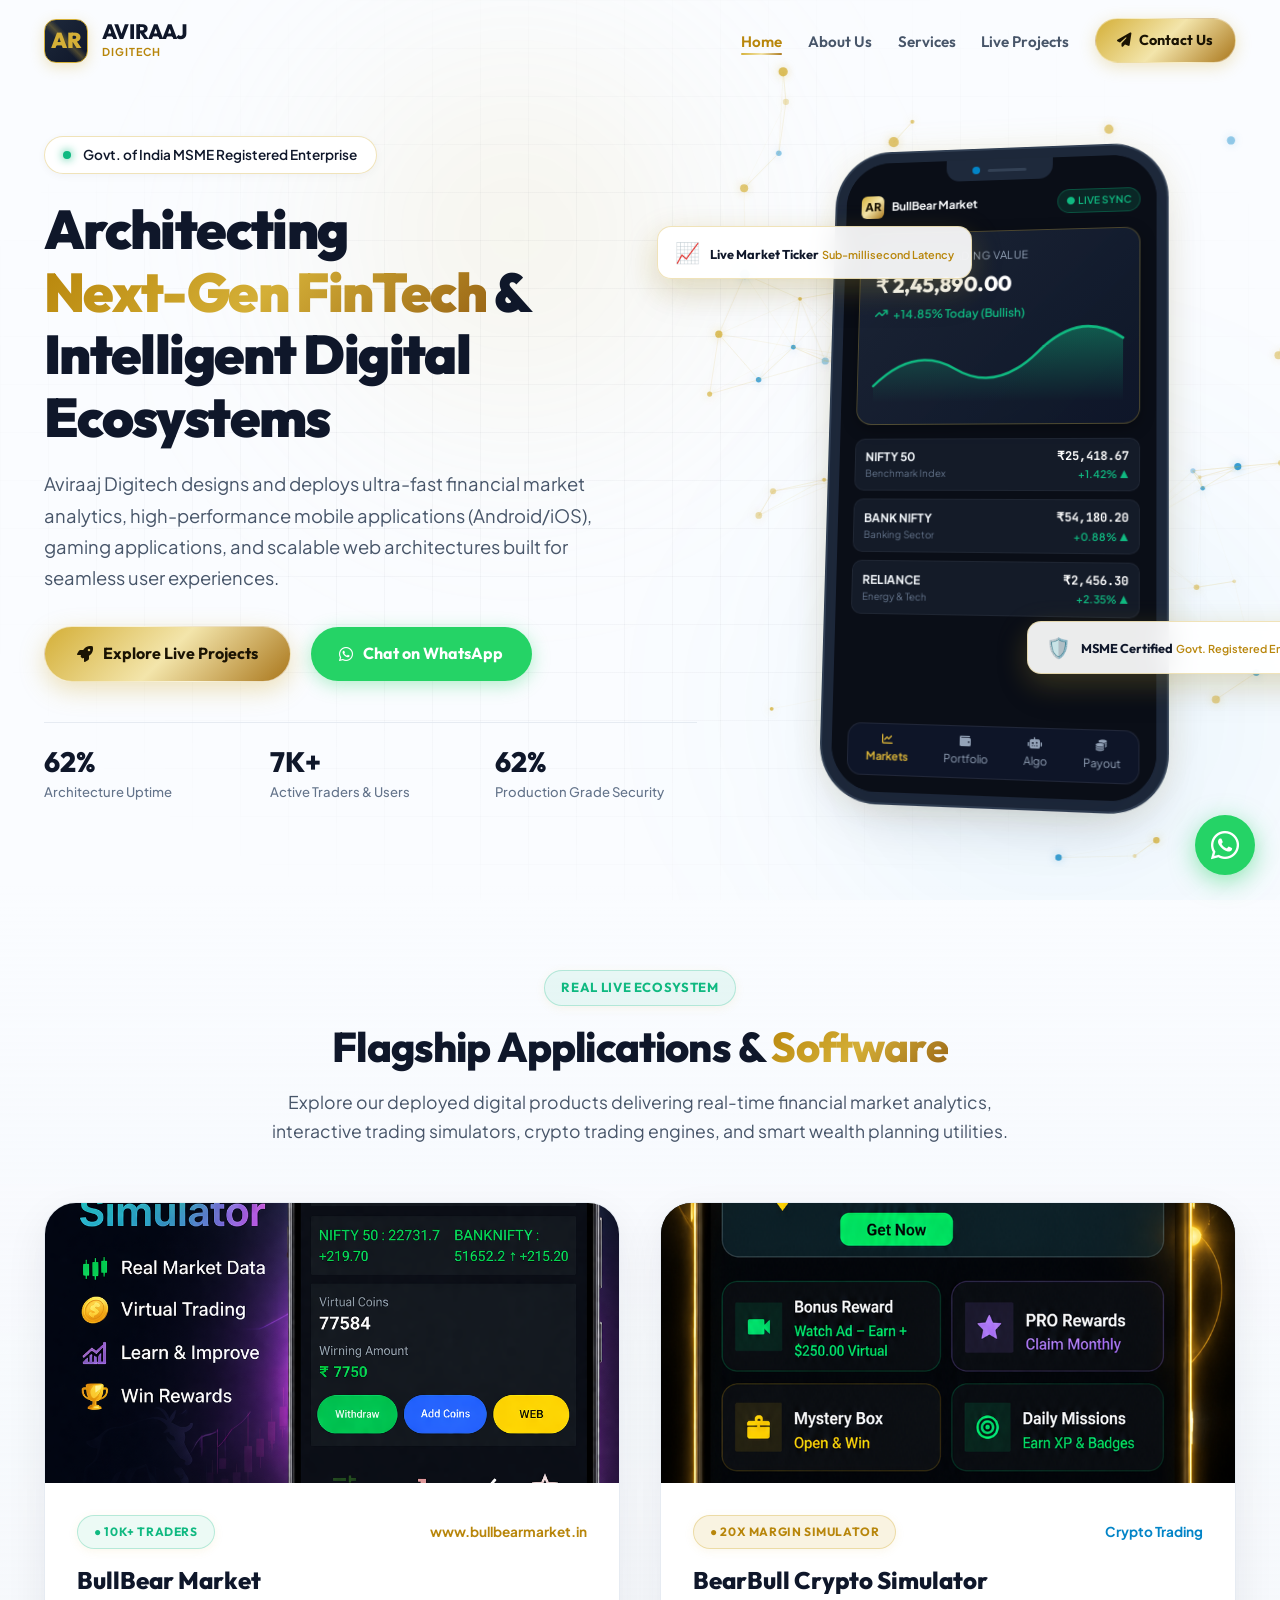
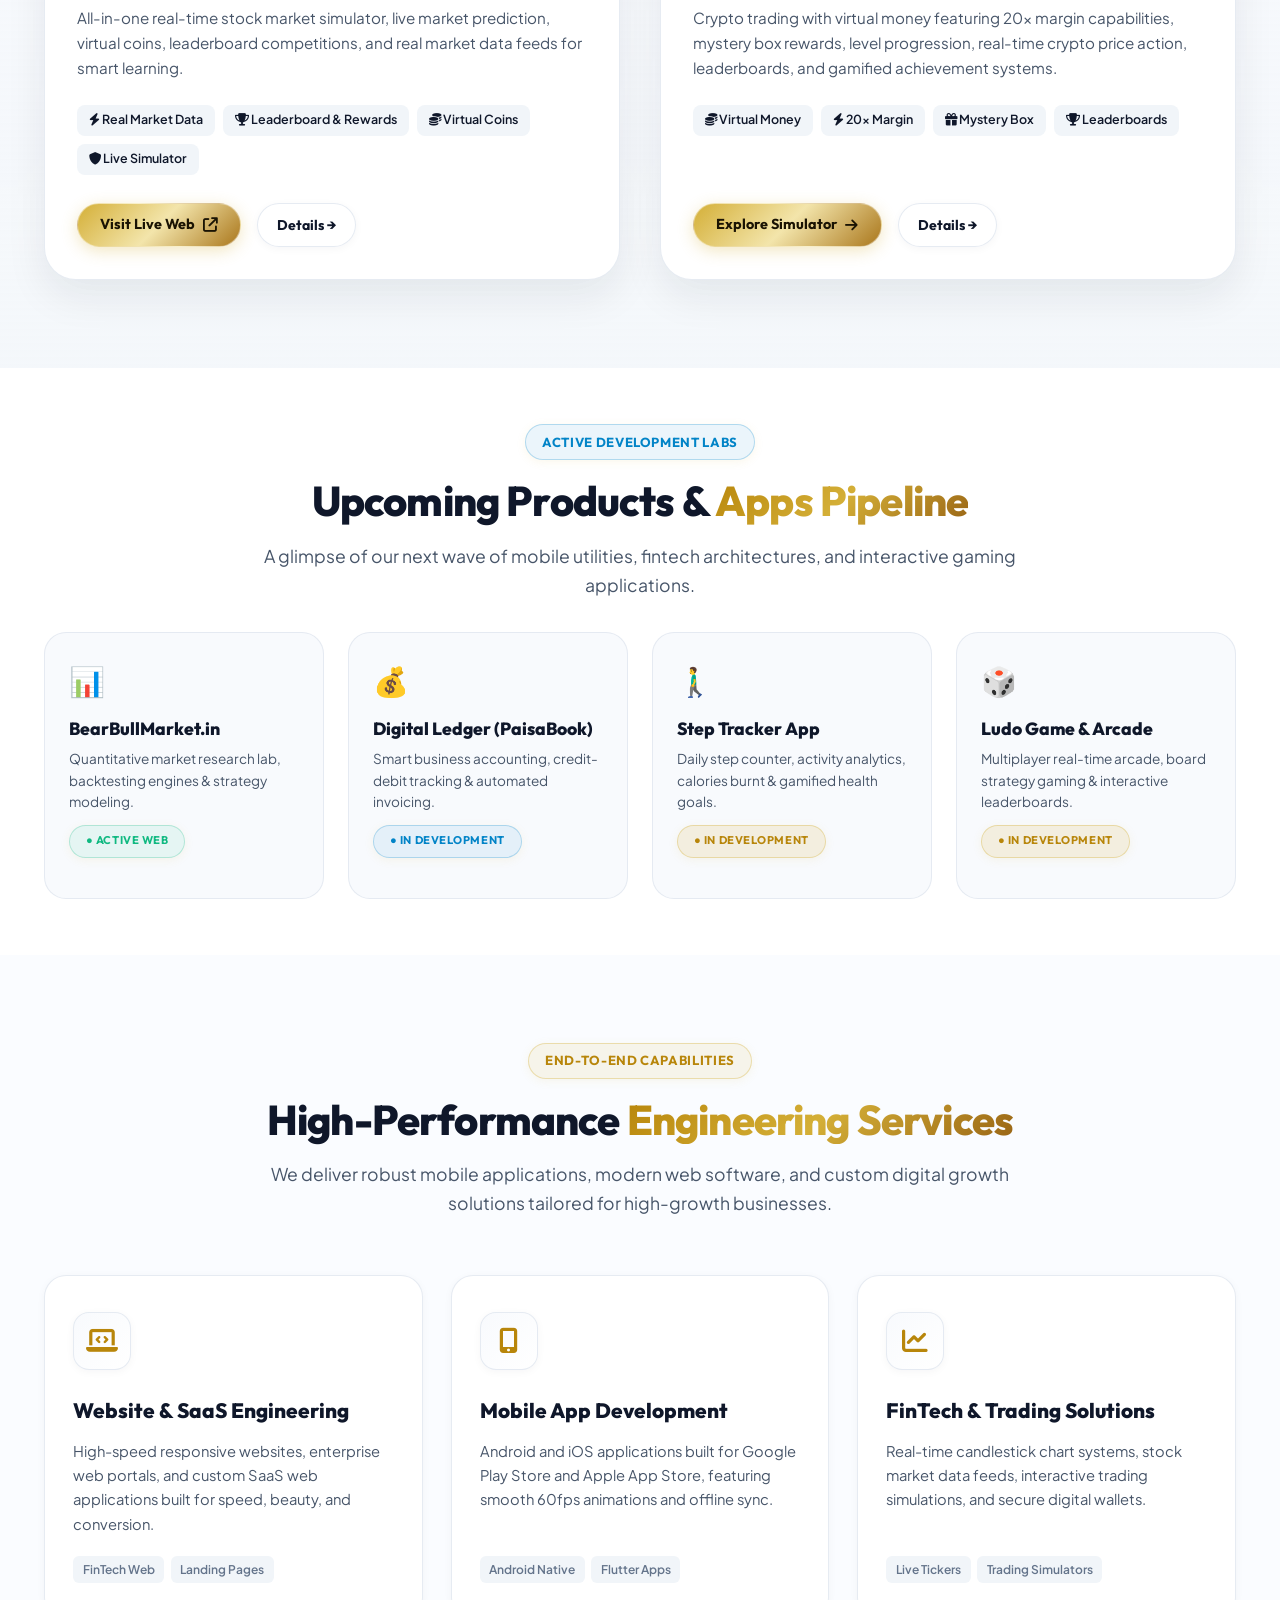
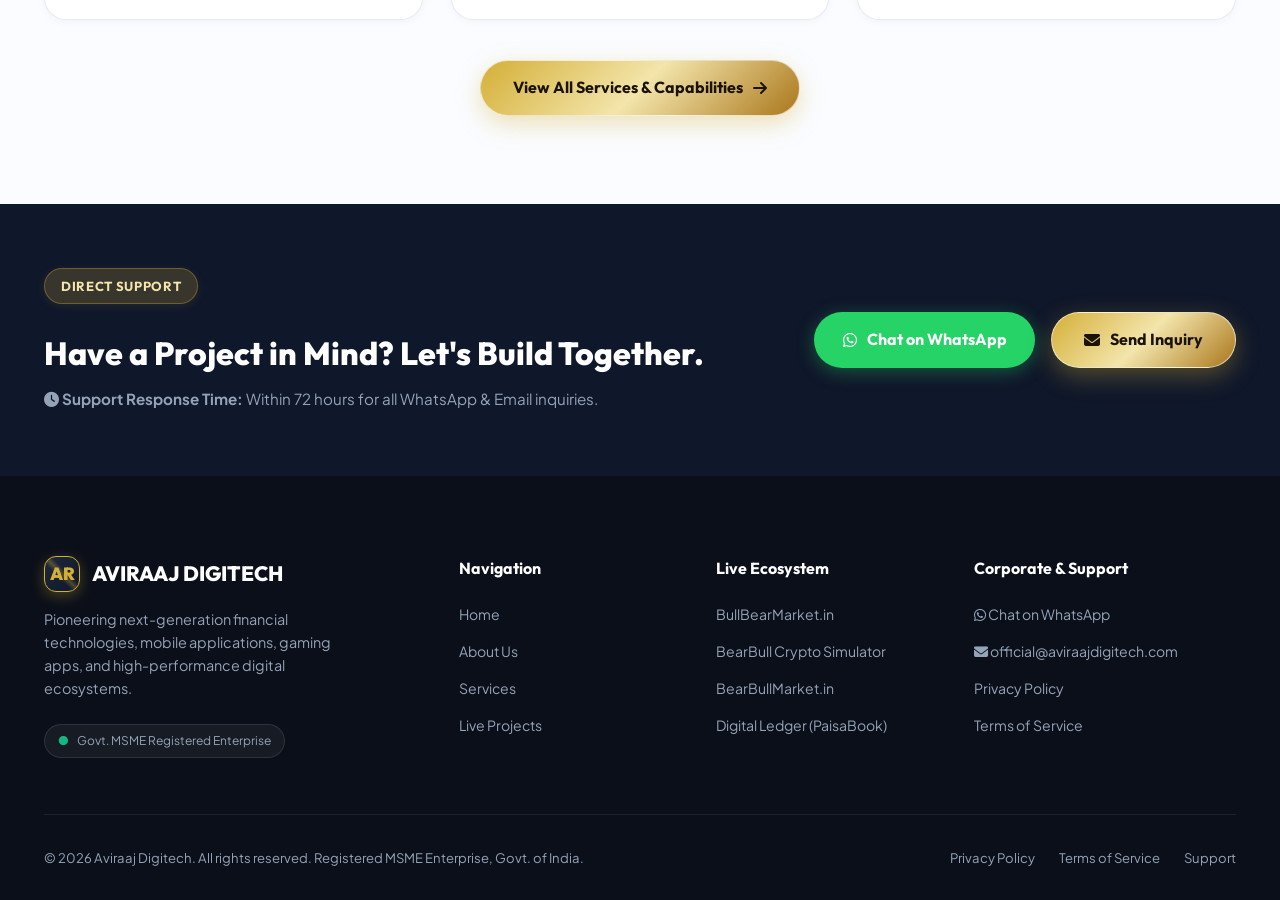
==== index.html @ 0333e838 "Update ecosystem with BearBull Crypto Simulator, pipeline apps, 72h response time notice, and clean " ====
<!DOCTYPE html>
<html lang="en">
<head>
  <meta charset="UTF-8">
  <meta name="viewport" content="width=device-width, initial-scale=1.0">
  
  <title>Aviraaj Digitech | Enterprise FinTech, Mobile Apps & Web Engineering</title>
  <meta name="title" content="Aviraaj Digitech | Enterprise FinTech, Mobile Apps & Web Engineering">
  <meta name="description" content="Aviraaj Digitech is an MSME registered digital technologies enterprise specializing in financial trading platforms, native Android/iOS mobile applications, and intelligent web systems. Creators of BullBearMarket.in, BearBull Crypto Simulator, Wealth Planner Pro, and BearBullMarket.in.">
  <meta name="keywords" content="Aviraaj Digitech, aviraajdigitech.com, BullBearMarket.in, BearBull Crypto Simulator, Wealth Planner Pro, BearBullMarket.in, Step Tracker App, Ludo Game, FinTech software development, mobile app development, Android developer, iOS apps, custom web development, MSME registered tech company">
  <meta name="author" content="Aviraaj Digitech">
  <meta name="robots" content="index, follow">
  <link rel="canonical" href="https://aviraajdigitech.com/">

  <!-- Open Graph -->
  <meta property="og:type" content="website">
  <meta property="og:url" content="https://aviraajdigitech.com/">
  <meta property="og:title" content="Aviraaj Digitech | Next-Gen Digital Products & FinTech Ecosystems">
  <meta property="og:description" content="Building enterprise-grade financial technologies, high-speed mobile apps, and scalable web platforms. Creators of BullBearMarket.in, BearBull Crypto Simulator, and Wealth Planner Pro.">
  <meta property="og:site_name" content="Aviraaj Digitech">

  <!-- Favicon -->
  <link rel="icon" type="image/jpeg" href="assets/logo.jpg">
  <link rel="stylesheet" href="https://cdnjs.cloudflare.com/ajax/libs/font-awesome/6.5.1/css/all.min.css">
  <link rel="stylesheet" href="css/style.css">

  <!-- Schema.org JSON-LD -->
  <script type="application/ld+json">
  {
    "@context": "https://schema.org",
    "@graph": [
      {
        "@type": "Organization",
        "@id": "https://aviraajdigitech.com/#organization",
        "name": "Aviraaj Digitech",
        "url": "https://aviraajdigitech.com",
        "description": "Aviraaj Digitech is a Government of India MSME registered digital technologies organization architecting FinTech platforms, mobile applications, gaming apps, and intelligent web systems.",
        "foundingDate": "2024",
        "knowsAbout": [
          "Financial Technology",
          "Mobile App Development",
          "Web Engineering",
          "Trading Simulators",
          "Gaming & Utility Applications",
          "UI/UX Design"
        ],
        "contactPoint": {
          "@type": "ContactPoint",
          "email": "official@aviraajdigitech.com",
          "contactType": "Customer Support",
          "availableLanguage": ["English", "Hindi"]
        },
        "sameAs": [
          "https://bullbearmarket.in",
          "https://bearbullmarket.in"
        ]
      }
    ]
  }
  </script>
</head>
<body>

  <!-- Ambient Light -->
  <div class="ambient-bg">
    <div class="ambient-blob-1"></div>
    <div class="ambient-blob-2"></div>
    <div class="bg-grid-pattern"></div>
  </div>

  <!-- Floating WhatsApp Quick Button (Direct chat without showing number) -->
  <a href="https://wa.me/918410625142?text=Hello%20Aviraaj%20Digitech%2C%20I%20want%20to%20inquire%20about%20your%20services%20and%20products." target="_blank" rel="noopener noreferrer" class="floating-whatsapp-btn" title="Chat on WhatsApp with Aviraaj Digitech">
    <i class="fab fa-whatsapp"></i>
  </a>

  <!-- Header Navigation -->
  <header>
    <nav class="navbar" id="navbar">
      <div class="nav-container">
        <a href="index.html" class="brand-logo">
          <div class="brand-icon-box">AR</div>
          <div class="brand-text">
            <span class="brand-name">AVIRAAJ</span>
            <span class="brand-tagline">DIGITECH</span>
          </div>
        </a>

        <ul class="nav-menu" id="navMenu">
          <li><a href="index.html" class="nav-link active">Home</a></li>
          <li><a href="about.html" class="nav-link">About Us</a></li>
          <li><a href="services.html" class="nav-link">Services</a></li>
          <li><a href="projects.html" class="nav-link">Live Projects</a></li>
          <li><a href="contact.html" class="nav-cta-btn"><i class="fas fa-paper-plane"></i> Contact Us</a></li>
        </ul>

        <button class="mobile-toggle" id="mobileToggle" aria-label="Toggle navigation">
          <i class="fas fa-bars"></i>
        </button>
      </div>
    </nav>
  </header>

  <main>
    <!-- HERO SECTION -->
    <section class="hero-section" id="home">
      <div class="container">
        <div class="hero-grid">
          
          <div class="hero-content">
            <div class="hero-trust-pill">
              <span class="dot"></span>
              <span>Govt. of India MSME Registered Enterprise</span>
            </div>

            <h1 class="hero-title">
              Architecting <span class="text-gold-gradient">Next-Gen FinTech</span> & Intelligent Digital Ecosystems
            </h1>

            <p class="hero-desc">
              Aviraaj Digitech designs and deploys ultra-fast financial market analytics, high-performance mobile applications (Android/iOS), gaming applications, and scalable web architectures built for seamless user experiences.
            </p>

            <div class="hero-actions">
              <a href="projects.html" class="btn-primary-3d">
                <i class="fas fa-rocket"></i> Explore Live Projects
              </a>
              <a href="https://wa.me/918410625142?text=Hello%20Aviraaj%20Digitech%2C%20I%20want%20to%20discuss%20a%20project." target="_blank" rel="noopener noreferrer" class="btn-whatsapp-hero">
                <i class="fab fa-whatsapp"></i> Chat on WhatsApp
              </a>
            </div>

            <!-- Stats -->
            <div class="hero-stats-row">
              <div class="stat-item">
                <span class="stat-num stat-counter" data-target="99.9" data-suffix="%">99.9%</span>
                <span class="stat-label">Architecture Uptime</span>
              </div>
              <div class="stat-item">
                <span class="stat-num stat-counter" data-target="10" data-suffix="K+">10K+</span>
                <span class="stat-label">Active Traders & Users</span>
              </div>
              <div class="stat-item">
                <span class="stat-num stat-counter" data-target="100" data-suffix="%">100%</span>
                <span class="stat-label">Production Grade Security</span>
              </div>
            </div>
          </div>

          <!-- Hero Right: 3D Visual Stage with Interactive Smartphone -->
          <div class="hero-visual-stage">
            <div class="hero-canvas-container">
              <canvas id="hero-3d-canvas"></canvas>
            </div>

            <div class="floating-chip top-left">
              <span class="chip-icon">📈</span>
              <div class="chip-text">
                <span class="chip-title">Live Market Ticker</span>
                <span class="chip-desc">Sub-millisecond Latency</span>
              </div>
            </div>

            <div class="floating-chip bottom-right">
              <span class="chip-icon">🛡️</span>
              <div class="chip-text">
                <span class="chip-title">MSME Certified</span>
                <span class="chip-desc">Govt. Registered Enterprise</span>
              </div>
            </div>

            <!-- 3D Smartphone Frame -->
            <div class="device-phone-3d">
              <div class="phone-screen">
                <div class="phone-notch">
                  <div class="notch-camera"></div>
                  <div class="notch-speaker"></div>
                </div>

                <div class="phone-header">
                  <div class="phone-brand-mini">
                    <div class="phone-brand-icon">AR</div>
                    <span class="phone-brand-title">BullBear Market</span>
                  </div>
                  <span class="phone-status-badge">● LIVE SYNC</span>
                </div>

                <div class="phone-balance-card">
                  <div class="balance-title">Simulated Trading Value</div>
                  <div class="balance-value" id="phoneBalance">₹ 2,45,890.00</div>
                  <div class="balance-growth">
                    <i class="fas fa-arrow-trend-up"></i> +14.85% Today (Bullish)
                  </div>

                  <div class="phone-chart-container">
                    <svg class="phone-chart-svg" viewBox="0 0 300 80">
                      <defs>
                        <linearGradient id="chartGrad" x1="0" y1="0" x2="0" y2="1">
                          <stop offset="0%" stop-color="#10B981" stop-opacity="0.4"/>
                          <stop offset="100%" stop-color="#10B981" stop-opacity="0.0"/>
                        </linearGradient>
                      </defs>
                      <path id="phoneChartArea" d="M 0 60 Q 50 10, 100 40 T 200 20 T 300 5 L 300 80 L 0 80 Z" fill="url(#chartGrad)"/>
                      <path id="phoneChartPath" d="M 0 60 Q 50 10, 100 40 T 200 20 T 300 5" fill="none" stroke="#10B981" stroke-width="3" stroke-linecap="round"/>
                    </svg>
                  </div>
                </div>

                <div class="phone-stock-list">
                  <div class="phone-stock-row">
                    <div>
                      <div class="stock-symbol">NIFTY 50</div>
                      <div class="stock-name">Benchmark Index</div>
                    </div>
                    <div class="stock-price-box">
                      <div class="stock-price" id="stockNifty">₹25,420.50</div>
                      <div class="stock-change up">+1.42% ▲</div>
                    </div>
                  </div>

                  <div class="phone-stock-row">
                    <div>
                      <div class="stock-symbol">BANK NIFTY</div>
                      <div class="stock-name">Banking Sector</div>
                    </div>
                    <div class="stock-price-box">
                      <div class="stock-price">₹54,180.20</div>
                      <div class="stock-change up">+0.88% ▲</div>
                    </div>
                  </div>

                  <div class="phone-stock-row">
                    <div>
                      <div class="stock-symbol">RELIANCE</div>
                      <div class="stock-name">Energy & Tech</div>
                    </div>
                    <div class="stock-price-box">
                      <div class="stock-price">₹2,456.30</div>
                      <div class="stock-change up">+2.35% ▲</div>
                    </div>
                  </div>
                </div>

                <div class="phone-nav-bar">
                  <div class="phone-nav-item active" data-tab="markets">
                    <i class="fas fa-chart-line"></i>
                    <span>Markets</span>
                  </div>
                  <div class="phone-nav-item" data-tab="portfolio">
                    <i class="fas fa-wallet"></i>
                    <span>Portfolio</span>
                  </div>
                  <div class="phone-nav-item" data-tab="algo">
                    <i class="fas fa-robot"></i>
                    <span>Algo</span>
                  </div>
                  <div class="phone-nav-item" data-tab="wallet">
                    <i class="fas fa-coins"></i>
                    <span>Payout</span>
                  </div>
                </div>
              </div>
            </div>

          </div>

        </div>
      </div>
    </section>

    <!-- REAL PROJECT SHOWCASE SECTION -->
    <section class="section" style="background: linear-gradient(180deg, transparent 0%, rgba(240, 244, 248, 0.6) 100%);">
      <div class="container">
        
        <div class="section-header">
          <span class="badge-tag green">Real Live Ecosystem</span>
          <h2 class="section-title">Flagship Applications & <span class="text-gold-gradient">Software</span></h2>
          <p class="section-subtitle">
            Explore our deployed digital products delivering real-time financial market analytics, interactive trading simulators, crypto trading engines, and smart wealth planning utilities.
          </p>
        </div>

        <div class="showcase-grid-real">
          
          <!-- Card 1: BullBear Market -->
          <div class="project-real-card">
            <div class="project-img-wrapper">
              <img src="assets/bullbear-showcase-1.png" alt="BullBear Market App Preview">
            </div>
            <div class="project-real-body">
              <div style="display:flex; justify-content:space-between; align-items:center; margin-bottom:0.75rem;">
                <span class="badge-tag green" style="margin:0; font-size:0.75rem;">● 10K+ Traders</span>
                <span style="font-size:0.85rem; color:var(--primary-gold-dark); font-weight:700;">www.bullbearmarket.in</span>
              </div>
              <h3>BullBear Market</h3>
              <p>
                All-in-one real-time stock market simulator, live market prediction, virtual coins, leaderboard competitions, and real market data feeds for smart learning.
              </p>
              <div class="project-feat-badges">
                <span class="project-feat-badge"><i class="fas fa-bolt"></i> Real Market Data</span>
                <span class="project-feat-badge"><i class="fas fa-trophy"></i> Leaderboard & Rewards</span>
                <span class="project-feat-badge"><i class="fas fa-coins"></i> Virtual Coins</span>
                <span class="project-feat-badge"><i class="fas fa-shield"></i> Live Simulator</span>
              </div>
              <div style="margin-top:auto; display:flex; gap:1rem;">
                <a href="https://bullbearmarket.in" target="_blank" rel="noopener noreferrer" class="nav-cta-btn" style="padding:0.6rem 1.4rem;">
                  Visit Live Web <i class="fas fa-arrow-up-right-from-square"></i>
                </a>
                <a href="projects.html" class="btn-secondary-glass" style="padding:0.6rem 1.2rem; font-size:0.88rem;">
                  Details →
                </a>
              </div>
            </div>
          </div>

          <!-- Card 2: BearBull Crypto Simulator -->
          <div class="project-real-card">
            <div class="project-img-wrapper">
              <img src="assets/bullbear-pro-game.png" alt="BearBull Crypto Simulator Preview">
            </div>
            <div class="project-real-body">
              <div style="display:flex; justify-content:space-between; align-items:center; margin-bottom:0.75rem;">
                <span class="badge-tag" style="background:rgba(212,175,55,0.15); color:var(--primary-gold-dark); margin:0; font-size:0.75rem;">● 20x Margin Simulator</span>
                <span style="font-size:0.85rem; color:var(--tech-blue); font-weight:700;">Crypto Trading</span>
              </div>
              <h3>BearBull Crypto Simulator</h3>
              <p>
                Crypto trading with virtual money featuring 20x margin capabilities, mystery box rewards, level progression, real-time crypto price action, leaderboards, and gamified achievement systems.
              </p>
              <div class="project-feat-badges">
                <span class="project-feat-badge"><i class="fas fa-coins"></i> Virtual Money</span>
                <span class="project-feat-badge"><i class="fas fa-bolt"></i> 20x Margin</span>
                <span class="project-feat-badge"><i class="fas fa-gift"></i> Mystery Box</span>
                <span class="project-feat-badge"><i class="fas fa-trophy"></i> Leaderboards</span>
              </div>
              <div style="margin-top:auto; display:flex; gap:1rem;">
                <a href="https://bullbearmarket.in" target="_blank" rel="noopener noreferrer" class="nav-cta-btn" style="padding:0.6rem 1.4rem;">
                  Explore Simulator <i class="fas fa-arrow-right"></i>
                </a>
                <a href="projects.html" class="btn-secondary-glass" style="padding:0.6rem 1.2rem; font-size:0.88rem;">
                  Details →
                </a>
              </div>
            </div>
          </div>

        </div>

      </div>
    </section>

    <!-- PIPELINE & IN-DEVELOPMENT APPS STRIP -->
    <section class="section" style="padding: 3.5rem 0; background:#FFFFFF;">
      <div class="container">
        <div class="section-header" style="margin-bottom: 2rem;">
          <span class="badge-tag blue">Active Development Labs</span>
          <h2 class="section-title">Upcoming Products & <span class="text-gold-gradient">Apps Pipeline</span></h2>
          <p class="section-subtitle">A glimpse of our next wave of mobile utilities, fintech architectures, and interactive gaming applications.</p>
        </div>

        <div style="display:grid; grid-template-columns: repeat(4, 1fr); gap:1.5rem;">
          <div style="background:var(--bg-accent-light); border:1px solid var(--border-subtle); padding:1.5rem; border-radius:var(--radius-lg);">
            <div style="font-size:1.8rem; margin-bottom:0.75rem;">📊</div>
            <h4 style="font-family:var(--font-heading); font-size:1.1rem; font-weight:800;">BearBullMarket.in</h4>
            <p style="font-size:0.85rem; color:var(--text-muted); margin-top:0.3rem;">Quantitative market research lab, backtesting engines & strategy modeling.</p>
            <span class="badge-tag green" style="margin-top:0.75rem; font-size:0.7rem;">● Active Web</span>
          </div>

          <div style="background:var(--bg-accent-light); border:1px solid var(--border-subtle); padding:1.5rem; border-radius:var(--radius-lg);">
            <div style="font-size:1.8rem; margin-bottom:0.75rem;">💰</div>
            <h4 style="font-family:var(--font-heading); font-size:1.1rem; font-weight:800;">Digital Ledger (PaisaBook)</h4>
            <p style="font-size:0.85rem; color:var(--text-muted); margin-top:0.3rem;">Smart business accounting, credit-debit tracking & automated invoicing.</p>
            <span class="badge-tag blue" style="margin-top:0.75rem; font-size:0.7rem;">● In Development</span>
          </div>

          <div style="background:var(--bg-accent-light); border:1px solid var(--border-subtle); padding:1.5rem; border-radius:var(--radius-lg);">
            <div style="font-size:1.8rem; margin-bottom:0.75rem;">🚶‍♂️</div>
            <h4 style="font-family:var(--font-heading); font-size:1.1rem; font-weight:800;">Step Tracker App</h4>
            <p style="font-size:0.85rem; color:var(--text-muted); margin-top:0.3rem;">Daily step counter, activity analytics, calories burnt & gamified health goals.</p>
            <span class="badge-tag" style="background:rgba(212,175,55,0.15); color:var(--primary-gold-dark); margin-top:0.75rem; font-size:0.7rem;">● In Development</span>
          </div>

          <div style="background:var(--bg-accent-light); border:1px solid var(--border-subtle); padding:1.5rem; border-radius:var(--radius-lg);">
            <div style="font-size:1.8rem; margin-bottom:0.75rem;">🎲</div>
            <h4 style="font-family:var(--font-heading); font-size:1.1rem; font-weight:800;">Ludo Game & Arcade</h4>
            <p style="font-size:0.85rem; color:var(--text-muted); margin-top:0.3rem;">Multiplayer real-time arcade, board strategy gaming & interactive leaderboards.</p>
            <span class="badge-tag" style="background:rgba(212,175,55,0.15); color:var(--primary-gold-dark); margin-top:0.75rem; font-size:0.7rem;">● In Development</span>
          </div>
        </div>
      </div>
    </section>

    <!-- CORE SERVICES OVERVIEW -->
    <section class="section">
      <div class="container">
        
        <div class="section-header">
          <span class="badge-tag">End-to-End Capabilities</span>
          <h2 class="section-title">High-Performance <span class="text-gold-gradient">Engineering Services</span></h2>
          <p class="section-subtitle">
            We deliver robust mobile applications, modern web software, and custom digital growth solutions tailored for high-growth businesses.
          </p>
        </div>

        <div class="services-grid">
          
          <div class="service-card">
            <div class="service-icon-box"><i class="fas fa-laptop-code"></i></div>
            <h3>Website & SaaS Engineering</h3>
            <p>High-speed responsive websites, enterprise web portals, and custom SaaS web applications built for speed, beauty, and conversion.</p>
            <div class="service-tags">
              <span class="service-tag-item">FinTech Web</span>
              <span class="service-tag-item">Landing Pages</span>
            </div>
          </div>

          <div class="service-card">
            <div class="service-icon-box"><i class="fas fa-mobile-screen-button"></i></div>
            <h3>Mobile App Development</h3>
            <p>Android and iOS applications built for Google Play Store and Apple App Store, featuring smooth 60fps animations and offline sync.</p>
            <div class="service-tags">
              <span class="service-tag-item">Android Native</span>
              <span class="service-tag-item">Flutter Apps</span>
            </div>
          </div>

          <div class="service-card">
            <div class="service-icon-box"><i class="fas fa-chart-line"></i></div>
            <h3>FinTech & Trading Solutions</h3>
            <p>Real-time candlestick chart systems, stock market data feeds, interactive trading simulations, and secure digital wallets.</p>
            <div class="service-tags">
              <span class="service-tag-item">Live Tickers</span>
              <span class="service-tag-item">Trading Simulators</span>
            </div>
          </div>

        </div>

        <div style="text-align:center; margin-top:2.5rem;">
          <a href="services.html" class="btn-primary-3d">
            View All Services & Capabilities <i class="fas fa-arrow-right"></i>
          </a>
        </div>

      </div>
    </section>

    <!-- QUICK CONTACT STRIP WITH 72H RESPONSE TIME NOTICE -->
    <section class="section" style="background: #0F172A; color:#FFFFFF; padding: 4rem 0;">
      <div class="container">
        <div style="display:flex; justify-content:space-between; align-items:center; flex-wrap:wrap; gap:2rem;">
          <div>
            <span class="badge-tag" style="background:rgba(212,175,55,0.2); color:#F3E5AB;">Direct Support</span>
            <h2 style="font-family:var(--font-heading); font-size:2rem; font-weight:800; margin:0.5rem 0;">Have a Project in Mind? Let's Build Together.</h2>
            <p style="color:#94A3B8; margin:0; font-size:0.95rem;">
              <i class="fas fa-clock"></i> <strong>Support Response Time:</strong> Within 72 hours for all WhatsApp & Email inquiries.
            </p>
          </div>
          <div style="display:flex; gap:1rem; flex-wrap:wrap;">
            <a href="https://wa.me/918410625142?text=Hello%20Aviraaj%20Digitech%2C%20I%20want%20to%20discuss%20a%20project." target="_blank" rel="noopener noreferrer" class="btn-whatsapp-hero">
              <i class="fab fa-whatsapp"></i> Chat on WhatsApp
            </a>
            <a href="contact.html" class="btn-primary-3d">
              <i class="fas fa-envelope"></i> Send Inquiry
            </a>
          </div>
        </div>
      </div>
    </section>
  </main>

  <!-- FOOTER -->
  <footer class="footer">
    <div class="container">
      <div class="footer-top-grid">
        
        <div class="footer-brand">
          <div style="display:flex; align-items:center; gap:0.75rem; margin-bottom:1rem;">
            <div class="brand-icon-box" style="width:36px; height:36px; font-size:1.1rem;">AR</div>
            <h3 style="margin:0; font-size:1.3rem;">AVIRAAJ DIGITECH</h3>
          </div>
          <p>
            Pioneering next-generation financial technologies, mobile applications, gaming apps, and high-performance digital ecosystems.
          </p>
          <div style="display:inline-flex; align-items:center; gap:0.5rem; background:rgba(255,255,255,0.05); padding:0.4rem 0.8rem; border-radius:20px; font-size:0.75rem; border:1px solid rgba(255,255,255,0.1);">
            <span style="color:#10B981;">●</span> Govt. MSME Registered Enterprise
          </div>
        </div>

        <div class="footer-col">
          <h4>Navigation</h4>
          <ul class="footer-links">
            <li class="footer-link"><a href="index.html">Home</a></li>
            <li class="footer-link"><a href="about.html">About Us</a></li>
            <li class="footer-link"><a href="services.html">Services</a></li>
            <li class="footer-link"><a href="projects.html">Live Projects</a></li>
          </ul>
        </div>

        <div class="footer-col">
          <h4>Live Ecosystem</h4>
          <ul class="footer-links">
            <li class="footer-link"><a href="https://bullbearmarket.in" target="_blank" rel="noopener noreferrer">BullBearMarket.in</a></li>
            <li class="footer-link"><a href="projects.html">BearBull Crypto Simulator</a></li>
            <li class="footer-link"><a href="https://bearbullmarket.in" target="_blank" rel="noopener noreferrer">BearBullMarket.in</a></li>
            <li class="footer-link"><a href="projects.html">Digital Ledger (PaisaBook)</a></li>
          </ul>
        </div>

        <div class="footer-col">
          <h4>Corporate & Support</h4>
          <ul class="footer-links">
            <li class="footer-link"><a href="https://wa.me/918410625142?text=Hello%20Aviraaj%20Digitech%2C%20I%20have%20an%20inquiry." target="_blank" rel="noopener noreferrer"><i class="fab fa-whatsapp"></i> Chat on WhatsApp</a></li>
            <li class="footer-link"><a href="mailto:official@aviraajdigitech.com"><i class="fas fa-envelope"></i> official@aviraajdigitech.com</a></li>
            <li class="footer-link"><a href="privacy.html">Privacy Policy</a></li>
            <li class="footer-link"><a href="terms.html">Terms of Service</a></li>
          </ul>
        </div>

      </div>

      <div class="footer-bottom">
        <div>
          © 2026 Aviraaj Digitech. All rights reserved. Registered MSME Enterprise, Govt. of India.
        </div>
        <div class="footer-legal-links">
          <a href="privacy.html">Privacy Policy</a>
          <a href="terms.html">Terms of Service</a>
          <a href="contact.html">Support</a>
        </div>
      </div>
    </div>
  </footer>

  <script src="js/main.js"></script>
</body>
</html>
---- css/style.css ----
/* ==========================================================================
   AVIRAAJ DIGITECH - OFFICIAL MULTI-PAGE CORPORATE PORTFOLIO
   Theme: Modern Light Tech & Gold FinTech Aesthetic (Apple / Stripe standard)
   ========================================================================== */

@import url('https://fonts.googleapis.com/css2?family=Outfit:wght@300;400;500;600;700;800;900&family=Plus+Jakarta+Sans:wght@300;400;500;600;700;800&family=JetBrains+Mono:wght@400;600;700&display=swap');

:root {
  /* Color Tokens */
  --bg-main: #FAFCFF;
  --bg-surface: #FFFFFF;
  --bg-card: rgba(255, 255, 255, 0.9);
  --bg-subtle: #F1F5F9;
  --bg-accent-light: #F8FAFD;
  
  /* Primary & Accents */
  --primary-gold: #D4AF37;
  --primary-gold-dark: #B8860B;
  --primary-gold-light: #FDF4D8;
  --gold-gradient: linear-gradient(135deg, #D4AF37 0%, #F3E5AB 50%, #AA771C 100%);
  --gold-text-gradient: linear-gradient(135deg, #B8860B 0%, #D4AF37 50%, #996515 100%);
  
  --tech-blue: #0284C7;
  --tech-blue-gradient: linear-gradient(135deg, #0284C7 0%, #2563EB 100%);
  --fintech-green: #10B981;
  --fintech-green-gradient: linear-gradient(135deg, #10B981 0%, #059669 100%);
  --whatsapp-green: #25D366;
  
  /* Typography */
  --text-dark: #0F172A;
  --text-muted: #475569;
  --text-subtle: #64748B;
  --text-light: #94A3B8;
  
  /* Borders & Shadows */
  --border-subtle: rgba(226, 232, 240, 0.85);
  --border-gold: rgba(212, 175, 55, 0.35);
  --border-gold-glow: rgba(212, 175, 55, 0.6);
  --shadow-sm: 0 2px 8px rgba(15, 23, 42, 0.04);
  --shadow-md: 0 8px 24px rgba(15, 23, 42, 0.06);
  --shadow-lg: 0 16px 40px rgba(15, 23, 42, 0.08);
  --shadow-xl: 0 24px 60px rgba(15, 23, 42, 0.12);
  --shadow-gold: 0 10px 30px rgba(212, 175, 55, 0.25);

  /* Radii & Font */
  --radius-sm: 8px;
  --radius-md: 14px;
  --radius-lg: 22px;
  --radius-xl: 32px;
  --radius-full: 9999px;
  --transition: all 0.3s cubic-bezier(0.16, 1, 0.3, 1);
  --font-heading: 'Outfit', -apple-system, BlinkMacSystemFont, sans-serif;
  --font-body: 'Plus Jakarta Sans', -apple-system, BlinkMacSystemFont, sans-serif;
  --font-mono: 'JetBrains Mono', monospace;
}

*, *::before, *::after {
  margin: 0;
  padding: 0;
  box-sizing: border-box;
}

html {
  scroll-behavior: smooth;
  font-size: 16px;
  background-color: var(--bg-main);
  color: var(--text-dark);
}

body {
  font-family: var(--font-body);
  line-height: 1.6;
  background: var(--bg-main);
  overflow-x: hidden;
  position: relative;
  -webkit-font-smoothing: antialiased;
}

/* Ambient Animated Lighting */
.ambient-bg {
  position: fixed;
  top: 0;
  left: 0;
  width: 100vw;
  height: 100vh;
  pointer-events: none;
  z-index: 0;
  overflow: hidden;
}

.ambient-blob-1 {
  position: absolute;
  top: -10%;
  left: 15%;
  width: 650px;
  height: 650px;
  background: radial-gradient(circle, rgba(212, 175, 55, 0.12) 0%, rgba(253, 244, 216, 0.05) 50%, transparent 70%);
  filter: blur(80px);
  animation: floatOrb 22s infinite alternate ease-in-out;
}

.ambient-blob-2 {
  position: absolute;
  top: 40%;
  right: -10%;
  width: 700px;
  height: 700px;
  background: radial-gradient(circle, rgba(2, 132, 199, 0.08) 0%, rgba(56, 189, 248, 0.03) 50%, transparent 70%);
  filter: blur(90px);
  animation: floatOrb 28s infinite alternate-reverse ease-in-out;
}

.bg-grid-pattern {
  position: absolute;
  inset: 0;
  background-image: 
    linear-gradient(to right, rgba(15, 23, 42, 0.03) 1px, transparent 1px),
    linear-gradient(to bottom, rgba(15, 23, 42, 0.03) 1px, transparent 1px);
  background-size: 48px 48px;
  mask-image: radial-gradient(ellipse at center, black 40%, transparent 80%);
  -webkit-mask-image: radial-gradient(ellipse at center, black 40%, transparent 80%);
}

@keyframes floatOrb {
  0% { transform: translate(0, 0) scale(1); }
  50% { transform: translate(50px, -30px) scale(1.08); }
  100% { transform: translate(-30px, 50px) scale(0.95); }
}

/* Container & Global Helpers */
.container {
  width: 100%;
  max-width: 1240px;
  margin: 0 auto;
  padding: 0 1.5rem;
  position: relative;
  z-index: 1;
}

.section {
  padding: 5.5rem 0;
  position: relative;
}

.section-header {
  text-align: center;
  max-width: 780px;
  margin: 0 auto 3.5rem auto;
}

.badge-tag {
  display: inline-flex;
  align-items: center;
  gap: 0.5rem;
  padding: 0.4rem 1rem;
  border-radius: var(--radius-full);
  background: rgba(212, 175, 55, 0.1);
  border: 1px solid var(--border-gold);
  color: var(--primary-gold-dark);
  font-family: var(--font-heading);
  font-size: 0.82rem;
  font-weight: 700;
  letter-spacing: 0.05em;
  text-transform: uppercase;
  margin-bottom: 1rem;
  box-shadow: 0 2px 10px rgba(212, 175, 55, 0.1);
}

.badge-tag.blue {
  background: rgba(2, 132, 199, 0.08);
  border-color: rgba(2, 132, 199, 0.25);
  color: var(--tech-blue);
}

.badge-tag.green {
  background: rgba(16, 185, 129, 0.08);
  border-color: rgba(16, 185, 129, 0.25);
  color: var(--fintech-green);
}

.section-title {
  font-family: var(--font-heading);
  font-size: 2.6rem;
  font-weight: 800;
  line-height: 1.2;
  color: var(--text-dark);
  letter-spacing: -0.02em;
  margin-bottom: 1rem;
}

.section-subtitle {
  font-size: 1.1rem;
  color: var(--text-muted);
  font-weight: 400;
  line-height: 1.65;
}

.text-gold-gradient {
  background: var(--gold-text-gradient);
  -webkit-background-clip: text;
  -webkit-text-fill-color: transparent;
  display: inline-block;
}

.text-blue-gradient {
  background: var(--tech-blue-gradient);
  -webkit-background-clip: text;
  -webkit-text-fill-color: transparent;
  display: inline-block;
}

/* NAVBAR */
.navbar {
  position: fixed;
  top: 0;
  left: 0;
  width: 100%;
  z-index: 1000;
  transition: var(--transition);
  padding: 1.1rem 0;
}

.navbar.scrolled {
  background: rgba(255, 255, 255, 0.94);
  backdrop-filter: blur(18px);
  -webkit-backdrop-filter: blur(18px);
  border-bottom: 1px solid rgba(226, 232, 240, 0.85);
  box-shadow: 0 4px 20px rgba(15, 23, 42, 0.04);
  padding: 0.75rem 0;
}

.nav-container {
  display: flex;
  align-items: center;
  justify-content: space-between;
  max-width: 1240px;
  margin: 0 auto;
  padding: 0 1.5rem;
}

/* Brand Logo with 3D Monogram & Correct Double-A */
.brand-logo {
  display: flex;
  align-items: center;
  gap: 0.85rem;
  text-decoration: none;
}

.brand-icon-box {
  width: 44px;
  height: 44px;
  border-radius: 12px;
  background: linear-gradient(135deg, #1E293B 0%, #0F172A 100%);
  border: 1.5px solid var(--primary-gold);
  display: flex;
  align-items: center;
  justify-content: center;
  font-family: var(--font-heading);
  font-size: 1.35rem;
  font-weight: 900;
  color: var(--primary-gold);
  box-shadow: 0 4px 14px rgba(212, 175, 55, 0.3);
  position: relative;
  overflow: hidden;
  transition: transform 0.3s ease;
}

.brand-icon-box::before {
  content: '';
  position: absolute;
  top: 0;
  left: 0;
  width: 100%;
  height: 100%;
  background: linear-gradient(45deg, transparent 40%, rgba(212,175,55,0.3) 50%, transparent 60%);
  animation: shineSheen 4s infinite;
}

.brand-logo:hover .brand-icon-box {
  transform: rotate(4deg) scale(1.06);
}

.brand-text {
  display: flex;
  flex-direction: column;
}

.brand-name {
  font-family: var(--font-heading);
  font-size: 1.3rem;
  font-weight: 800;
  color: var(--text-dark);
  letter-spacing: -0.01em;
  line-height: 1.1;
}

.brand-tagline {
  font-size: 0.68rem;
  font-weight: 700;
  letter-spacing: 0.1em;
  color: var(--primary-gold-dark);
  text-transform: uppercase;
}

.nav-menu {
  display: flex;
  align-items: center;
  list-style: none;
  gap: 1.6rem;
}

.nav-link {
  font-family: var(--font-heading);
  font-size: 0.95rem;
  font-weight: 600;
  color: var(--text-muted);
  text-decoration: none;
  transition: var(--transition);
  position: relative;
  padding: 0.3rem 0;
}

.nav-link:hover, .nav-link.active {
  color: var(--primary-gold-dark);
}

.nav-link::after {
  content: '';
  position: absolute;
  bottom: 0;
  left: 0;
  width: 0;
  height: 2px;
  background: var(--gold-gradient);
  border-radius: 2px;
  transition: width 0.3s ease;
}

.nav-link:hover::after, .nav-link.active::after {
  width: 100%;
}

.nav-cta-btn {
  display: inline-flex;
  align-items: center;
  gap: 0.5rem;
  padding: 0.65rem 1.35rem;
  background: var(--gold-gradient);
  color: #1A1303;
  font-family: var(--font-heading);
  font-size: 0.9rem;
  font-weight: 700;
  border-radius: var(--radius-full);
  text-decoration: none;
  box-shadow: 0 4px 16px rgba(212, 175, 55, 0.3);
  transition: var(--transition);
  border: 1px solid rgba(255, 255, 255, 0.4);
}

.nav-cta-btn:hover {
  transform: translateY(-2px);
  box-shadow: 0 8px 24px rgba(212, 175, 55, 0.45);
}

.mobile-toggle {
  display: none;
  background: transparent;
  border: none;
  font-size: 1.5rem;
  color: var(--text-dark);
  cursor: pointer;
}

/* SUBPAGE HERO HEADER */
.page-hero {
  padding: 8.5rem 0 4rem 0;
  background: linear-gradient(180deg, #F8FAFD 0%, #FFFFFF 100%);
  border-bottom: 1px solid var(--border-subtle);
  text-align: center;
  position: relative;
}

.page-hero-title {
  font-family: var(--font-heading);
  font-size: 3rem;
  font-weight: 900;
  color: var(--text-dark);
  margin-bottom: 1rem;
  letter-spacing: -0.02em;
}

.page-hero-subtitle {
  font-size: 1.15rem;
  color: var(--text-muted);
  max-width: 720px;
  margin: 0 auto;
  line-height: 1.6;
}

/* HERO SECTION (HOME) */
.hero-section {
  padding: 8.5rem 0 5rem 0;
  min-height: 92vh;
  display: flex;
  align-items: center;
  position: relative;
}

.hero-grid {
  display: grid;
  grid-template-columns: 1.15fr 0.85fr;
  gap: 3.5rem;
  align-items: center;
}

.hero-trust-pill {
  display: inline-flex;
  align-items: center;
  gap: 0.75rem;
  background: rgba(255, 255, 255, 0.92);
  padding: 0.45rem 1.15rem;
  border-radius: var(--radius-full);
  border: 1px solid var(--border-gold);
  box-shadow: var(--shadow-sm);
  margin-bottom: 1.5rem;
  font-size: 0.85rem;
  font-weight: 600;
  color: var(--text-dark);
  backdrop-filter: blur(10px);
}

.hero-trust-pill .dot {
  width: 8px;
  height: 8px;
  border-radius: 50%;
  background: var(--fintech-green);
  box-shadow: 0 0 10px var(--fintech-green);
  animation: pulseDot 2s infinite;
}

@keyframes pulseDot {
  0% { transform: scale(0.9); opacity: 0.8; }
  50% { transform: scale(1.3); opacity: 1; }
  100% { transform: scale(0.9); opacity: 0.8; }
}

.hero-title {
  font-family: var(--font-heading);
  font-size: 3.4rem;
  font-weight: 900;
  line-height: 1.15;
  color: var(--text-dark);
  letter-spacing: -0.03em;
  margin-bottom: 1.25rem;
}

.hero-desc {
  font-size: 1.15rem;
  color: var(--text-muted);
  line-height: 1.7;
  margin-bottom: 2rem;
  max-width: 580px;
}

.hero-actions {
  display: flex;
  align-items: center;
  gap: 1.25rem;
  flex-wrap: wrap;
  margin-bottom: 2.5rem;
}

.btn-primary-3d {
  display: inline-flex;
  align-items: center;
  gap: 0.6rem;
  padding: 0.9rem 2rem;
  background: var(--gold-gradient);
  color: #1A1303;
  font-family: var(--font-heading);
  font-size: 1rem;
  font-weight: 700;
  border-radius: var(--radius-full);
  text-decoration: none;
  box-shadow: 0 8px 25px rgba(212, 175, 55, 0.35);
  transition: var(--transition);
  border: 1px solid rgba(255, 255, 255, 0.6);
  position: relative;
  overflow: hidden;
}

.btn-primary-3d::after {
  content: '';
  position: absolute;
  top: -50%;
  left: -50%;
  width: 200%;
  height: 200%;
  background: linear-gradient(60deg, transparent 20%, rgba(255, 255, 255, 0.5) 45%, rgba(255, 255, 255, 0.8) 50%, transparent 60%);
  transform: rotate(30deg) translateX(-100%);
  animation: shineSheen 4.5s infinite;
}

@keyframes shineSheen {
  0%, 60% { transform: rotate(30deg) translateX(-100%); }
  100% { transform: rotate(30deg) translateX(100%); }
}

.btn-primary-3d:hover {
  transform: translateY(-3px) scale(1.02);
  box-shadow: 0 12px 35px rgba(212, 175, 55, 0.5);
}

.btn-whatsapp-hero {
  display: inline-flex;
  align-items: center;
  gap: 0.6rem;
  padding: 0.9rem 1.8rem;
  background: #25D366;
  color: #FFFFFF;
  font-family: var(--font-heading);
  font-size: 1rem;
  font-weight: 700;
  border-radius: var(--radius-full);
  text-decoration: none;
  box-shadow: 0 4px 18px rgba(37, 211, 102, 0.35);
  transition: var(--transition);
}

.btn-whatsapp-hero:hover {
  transform: translateY(-2px);
  box-shadow: 0 8px 25px rgba(37, 211, 102, 0.5);
  background: #20BA5A;
}

.btn-secondary-glass {
  display: inline-flex;
  align-items: center;
  gap: 0.6rem;
  padding: 0.9rem 1.8rem;
  background: rgba(255, 255, 255, 0.85);
  color: var(--text-dark);
  font-family: var(--font-heading);
  font-size: 1rem;
  font-weight: 700;
  border-radius: var(--radius-full);
  text-decoration: none;
  border: 1px solid var(--border-subtle);
  box-shadow: var(--shadow-sm);
  backdrop-filter: blur(10px);
  transition: var(--transition);
}

.btn-secondary-glass:hover {
  background: #FFFFFF;
  border-color: var(--primary-gold);
  transform: translateY(-2px);
  box-shadow: var(--shadow-md);
  color: var(--primary-gold-dark);
}

/* Quick Metrics Row */
.hero-stats-row {
  display: grid;
  grid-template-columns: repeat(3, 1fr);
  gap: 1.5rem;
  padding-top: 1.5rem;
  border-top: 1px solid rgba(226, 232, 240, 0.85);
}

.stat-item {
  display: flex;
  flex-direction: column;
}

.stat-num {
  font-family: var(--font-heading);
  font-size: 1.75rem;
  font-weight: 800;
  color: var(--text-dark);
  line-height: 1.1;
}

.stat-label {
  font-size: 0.82rem;
  color: var(--text-subtle);
  font-weight: 500;
  margin-top: 0.2rem;
}

/* 3D Visual Stage */
.hero-visual-stage {
  position: relative;
  display: flex;
  justify-content: center;
  align-items: center;
  perspective: 1200px;
}

.hero-canvas-container {
  position: absolute;
  inset: -15%;
  z-index: 1;
  pointer-events: none;
}

#hero-3d-canvas {
  width: 100%;
  height: 100%;
}

.device-phone-3d {
  position: relative;
  width: 320px;
  height: 640px;
  background: #0B0F19;
  border-radius: 46px;
  box-shadow: 
    0 25px 60px -15px rgba(15, 23, 42, 0.25),
    0 0 0 10px #1E293B,
    0 0 0 12px #334155,
    0 0 40px rgba(212, 175, 55, 0.25);
  overflow: hidden;
  z-index: 2;
  transform: rotateY(-8deg) rotateX(6deg);
  transition: transform 0.5s cubic-bezier(0.16, 1, 0.3, 1), box-shadow 0.5s ease;
  transform-style: preserve-3d;
}

.device-phone-3d:hover {
  transform: rotateY(0deg) rotateX(0deg) scale(1.02);
  box-shadow: 
    0 35px 80px -15px rgba(15, 23, 42, 0.3),
    0 0 0 10px #1E293B,
    0 0 0 12px #D4AF37,
    0 0 60px rgba(212, 175, 55, 0.4);
}

.phone-screen {
  width: 100%;
  height: 100%;
  background: #0A0E17;
  color: #FFFFFF;
  display: flex;
  flex-direction: column;
  padding: 1.25rem 1rem 1rem 1rem;
  overflow: hidden;
  position: relative;
  font-family: var(--font-body);
}

.phone-notch {
  width: 110px;
  height: 22px;
  background: #1E293B;
  border-radius: 0 0 14px 14px;
  margin: -1.25rem auto 0.75rem auto;
  display: flex;
  align-items: center;
  justify-content: center;
  gap: 8px;
}

.notch-camera {
  width: 8px;
  height: 8px;
  background: #0284C7;
  border-radius: 50%;
}

.notch-speaker {
  width: 40px;
  height: 3px;
  background: #334155;
  border-radius: 2px;
}

.phone-header {
  display: flex;
  align-items: center;
  justify-content: space-between;
  margin-bottom: 1rem;
}

.phone-brand-mini {
  display: flex;
  align-items: center;
  gap: 0.5rem;
}

.phone-brand-icon {
  width: 24px;
  height: 24px;
  background: var(--gold-gradient);
  color: #1A1303;
  border-radius: 6px;
  display: flex;
  align-items: center;
  justify-content: center;
  font-size: 0.75rem;
  font-weight: 900;
}

.phone-brand-title {
  font-size: 0.75rem;
  font-weight: 700;
  color: #F8FAFC;
}

.phone-status-badge {
  font-size: 0.65rem;
  padding: 0.2rem 0.5rem;
  background: rgba(16, 185, 129, 0.15);
  color: #10B981;
  border-radius: 20px;
  font-weight: 600;
  border: 1px solid rgba(16, 185, 129, 0.3);
}

.phone-balance-card {
  background: linear-gradient(135deg, rgba(30, 41, 59, 0.85) 0%, rgba(15, 23, 42, 0.95) 100%);
  border: 1px solid rgba(212, 175, 55, 0.3);
  border-radius: 16px;
  padding: 1rem;
  margin-bottom: 0.85rem;
  box-shadow: 0 4px 15px rgba(0,0,0,0.3);
}

.balance-title {
  font-size: 0.7rem;
  color: #94A3B8;
  text-transform: uppercase;
  letter-spacing: 0.05em;
}

.balance-value {
  font-family: var(--font-heading);
  font-size: 1.35rem;
  font-weight: 800;
  color: #FFFFFF;
  margin: 0.2rem 0;
}

.balance-growth {
  display: flex;
  align-items: center;
  gap: 0.3rem;
  font-size: 0.75rem;
  color: #10B981;
  font-weight: 600;
}

.phone-chart-container {
  height: 80px;
  width: 100%;
  margin-top: 0.5rem;
  position: relative;
}

.phone-chart-svg {
  width: 100%;
  height: 100%;
  overflow: visible;
}

.phone-stock-list {
  display: flex;
  flex-direction: column;
  gap: 0.5rem;
  flex: 1;
}

.phone-stock-row {
  display: flex;
  align-items: center;
  justify-content: space-between;
  padding: 0.5rem 0.6rem;
  background: rgba(30, 41, 59, 0.5);
  border-radius: 10px;
  font-size: 0.75rem;
  border: 1px solid rgba(255, 255, 255, 0.05);
}

.stock-symbol {
  font-weight: 700;
  color: #F1F5F9;
}

.stock-name {
  font-size: 0.62rem;
  color: #64748B;
}

.stock-price-box {
  text-align: right;
}

.stock-price {
  font-weight: 700;
  color: #FFFFFF;
  font-family: var(--font-mono);
}

.stock-change {
  font-size: 0.65rem;
  font-weight: 600;
}

.stock-change.up { color: #10B981; }

.phone-nav-bar {
  display: flex;
  justify-content: space-around;
  padding: 0.6rem 0;
  background: rgba(15, 23, 42, 0.95);
  border-radius: 14px;
  border: 1px solid rgba(255, 255, 255, 0.08);
  margin-top: auto;
}

.phone-nav-item {
  font-size: 0.68rem;
  color: #94A3B8;
  display: flex;
  flex-direction: column;
  align-items: center;
  gap: 2px;
  cursor: pointer;
}

.phone-nav-item.active {
  color: var(--primary-gold);
  font-weight: 700;
}

.floating-chip {
  position: absolute;
  background: rgba(255, 255, 255, 0.92);
  backdrop-filter: blur(14px);
  -webkit-backdrop-filter: blur(14px);
  padding: 0.6rem 1.1rem;
  border-radius: var(--radius-md);
  border: 1px solid var(--border-gold);
  box-shadow: var(--shadow-lg), var(--shadow-gold);
  display: flex;
  align-items: center;
  gap: 0.6rem;
  z-index: 3;
  animation: floatChip 5s infinite ease-in-out;
}

.floating-chip.top-left {
  top: 12%;
  left: -20%;
  animation-delay: 0s;
}

.floating-chip.bottom-right {
  bottom: 18%;
  right: -22%;
  animation-delay: 2.5s;
}

.floating-chip .chip-icon { font-size: 1.25rem; }
.floating-chip .chip-title {
  font-family: var(--font-heading);
  font-size: 0.8rem;
  font-weight: 700;
  color: var(--text-dark);
}
.floating-chip .chip-desc {
  font-size: 0.68rem;
  color: var(--primary-gold-dark);
  font-weight: 600;
}

@keyframes floatChip {
  0%, 100% { transform: translateY(0); }
  50% { transform: translateY(-12px); }
}

/* REAL PROJECT SHOWCASE CARDS */
.showcase-grid-real {
  display: grid;
  grid-template-columns: repeat(2, 1fr);
  gap: 2.5rem;
}

.project-real-card {
  background: #FFFFFF;
  border: 1px solid var(--border-subtle);
  border-radius: var(--radius-xl);
  overflow: hidden;
  box-shadow: var(--shadow-lg);
  display: flex;
  flex-direction: column;
  transition: var(--transition);
}

.project-real-card:hover {
  transform: translateY(-6px);
  box-shadow: var(--shadow-xl), var(--shadow-gold);
  border-color: var(--border-gold);
}

.project-img-wrapper {
  width: 100%;
  height: 280px;
  background: #0B0F19;
  position: relative;
  overflow: hidden;
  display: flex;
  align-items: center;
  justify-content: center;
}

.project-img-wrapper img {
  width: 100%;
  height: 100%;
  object-fit: cover;
  transition: transform 0.5s ease;
}

.project-real-card:hover .project-img-wrapper img {
  transform: scale(1.05);
}

.project-real-body {
  padding: 2rem;
  display: flex;
  flex-direction: column;
  flex: 1;
}

.project-real-body h3 {
  font-family: var(--font-heading);
  font-size: 1.5rem;
  font-weight: 800;
  color: var(--text-dark);
  margin-bottom: 0.4rem;
}

.project-real-body p {
  font-size: 0.95rem;
  color: var(--text-muted);
  line-height: 1.65;
  margin-bottom: 1.5rem;
}

.project-feat-badges {
  display: flex;
  flex-wrap: wrap;
  gap: 0.5rem;
  margin-bottom: 1.75rem;
}

.project-feat-badge {
  font-size: 0.78rem;
  font-weight: 600;
  padding: 0.35rem 0.75rem;
  background: var(--bg-subtle);
  border-radius: var(--radius-sm);
  color: var(--text-dark);
}

/* SERVICES GRID */
.services-grid {
  display: grid;
  grid-template-columns: repeat(3, 1fr);
  gap: 1.75rem;
}

.service-card {
  background: var(--bg-surface);
  border: 1px solid var(--border-subtle);
  border-radius: var(--radius-lg);
  padding: 2.25rem 1.75rem;
  box-shadow: var(--shadow-sm);
  transition: var(--transition);
  position: relative;
  overflow: hidden;
  display: flex;
  flex-direction: column;
}

.service-card::after {
  content: '';
  position: absolute;
  bottom: 0;
  left: 0;
  width: 100%;
  height: 3px;
  background: var(--gold-gradient);
  transform: scaleX(0);
  transform-origin: left;
  transition: transform 0.35s ease;
}

.service-card:hover {
  transform: translateY(-6px);
  box-shadow: var(--shadow-xl);
  border-color: var(--border-gold);
}

.service-card:hover::after {
  transform: scaleX(1);
}

.service-icon-box {
  width: 58px;
  height: 58px;
  border-radius: 16px;
  background: linear-gradient(135deg, #F8FAFD 0%, #FFFFFF 100%);
  border: 1px solid var(--border-subtle);
  display: flex;
  align-items: center;
  justify-content: center;
  font-size: 1.6rem;
  color: var(--primary-gold-dark);
  margin-bottom: 1.5rem;
  box-shadow: var(--shadow-sm);
  transition: var(--transition);
}

.service-card:hover .service-icon-box {
  background: var(--gold-gradient);
  color: #1A1303;
  transform: rotate(-6deg) scale(1.08);
  box-shadow: 0 8px 20px rgba(212, 175, 55, 0.35);
}

.service-card h3 {
  font-family: var(--font-heading);
  font-size: 1.3rem;
  font-weight: 800;
  color: var(--text-dark);
  margin-bottom: 0.75rem;
}

.service-card p {
  color: var(--text-muted);
  font-size: 0.92rem;
  line-height: 1.65;
  margin-bottom: 1.25rem;
}

.service-tags {
  display: flex;
  flex-wrap: wrap;
  gap: 0.4rem;
  margin-top: auto;
}

.service-tag-item {
  font-size: 0.75rem;
  font-weight: 600;
  padding: 0.25rem 0.6rem;
  background: var(--bg-subtle);
  color: var(--text-subtle);
  border-radius: 6px;
}

/* CONTACT PAGE CARDS */
.contact-hub-grid {
  display: grid;
  grid-template-columns: repeat(3, 1fr);
  gap: 1.5rem;
  margin-bottom: 3.5rem;
}

.contact-hub-card {
  background: #FFFFFF;
  border: 1px solid var(--border-subtle);
  border-radius: var(--radius-lg);
  padding: 2rem;
  text-align: center;
  box-shadow: var(--shadow-sm);
  transition: var(--transition);
  display: flex;
  flex-direction: column;
  align-items: center;
}

.contact-hub-card:hover {
  transform: translateY(-4px);
  border-color: var(--primary-gold);
  box-shadow: var(--shadow-md);
}

.contact-hub-icon {
  width: 60px;
  height: 60px;
  border-radius: 50%;
  display: flex;
  align-items: center;
  justify-content: center;
  font-size: 1.6rem;
  margin-bottom: 1.25rem;
}

.contact-hub-icon.whatsapp { background: rgba(37, 211, 102, 0.12); color: #25D366; }
.contact-hub-icon.email { background: rgba(212, 175, 55, 0.12); color: var(--primary-gold-dark); }
.contact-hub-icon.location { background: rgba(2, 132, 199, 0.12); color: var(--tech-blue); }

.contact-hub-card h3 {
  font-family: var(--font-heading);
  font-size: 1.25rem;
  font-weight: 800;
  margin-bottom: 0.4rem;
}

.contact-hub-card p {
  font-size: 0.9rem;
  color: var(--text-muted);
  margin-bottom: 1.25rem;
}

.btn-contact-action {
  display: inline-flex;
  align-items: center;
  gap: 0.5rem;
  padding: 0.6rem 1.4rem;
  border-radius: var(--radius-full);
  font-family: var(--font-heading);
  font-size: 0.88rem;
  font-weight: 700;
  text-decoration: none;
  transition: var(--transition);
}

.btn-contact-action.wa {
  background: #25D366;
  color: #FFFFFF;
}

.btn-contact-action.mail {
  background: var(--text-dark);
  color: #FFFFFF;
}

/* FLOATING WHATSAPP BUTTON */
.floating-whatsapp-btn {
  position: fixed;
  bottom: 25px;
  right: 25px;
  width: 60px;
  height: 60px;
  background: #25D366;
  color: #FFFFFF;
  border-radius: 50%;
  display: flex;
  align-items: center;
  justify-content: center;
  font-size: 2rem;
  box-shadow: 0 6px 25px rgba(37, 211, 102, 0.5);
  z-index: 9999;
  text-decoration: none;
  transition: transform 0.3s ease, box-shadow 0.3s ease;
  animation: pulseWa 2.5s infinite;
}

.floating-whatsapp-btn:hover {
  transform: scale(1.1);
  box-shadow: 0 10px 30px rgba(37, 211, 102, 0.7);
}

@keyframes pulseWa {
  0% { box-shadow: 0 0 0 0 rgba(37, 211, 102, 0.6); }
  70% { box-shadow: 0 0 0 15px rgba(37, 211, 102, 0); }
  100% { box-shadow: 0 0 0 0 rgba(37, 211, 102, 0); }
}

/* LEGAL CONTENT PAGES */
.legal-content-card {
  background: #FFFFFF;
  border: 1px solid var(--border-subtle);
  border-radius: var(--radius-xl);
  padding: 3.5rem;
  box-shadow: var(--shadow-md);
  margin: 2rem auto;
  max-width: 960px;
}

.legal-content-card h2 {
  font-family: var(--font-heading);
  font-size: 1.45rem;
  font-weight: 800;
  color: var(--text-dark);
  margin: 2.2rem 0 0.75rem 0;
  padding-bottom: 0.4rem;
  border-bottom: 2px solid var(--bg-subtle);
}

.legal-content-card h2:first-of-type { margin-top: 0; }
.legal-content-card p, .legal-content-card li {
  color: var(--text-muted);
  font-size: 1rem;
  line-height: 1.75;
  margin-bottom: 1rem;
}
.legal-content-card ul { padding-left: 1.5rem; margin-bottom: 1.5rem; }

/* FOOTER */
.footer {
  background: #0B0F19;
  color: #94A3B8;
  padding: 5rem 0 2rem 0;
  position: relative;
  overflow: hidden;
}

.footer-top-grid {
  display: grid;
  grid-template-columns: 1.4fr 0.8fr 0.8fr 1fr;
  gap: 3rem;
  padding-bottom: 3.5rem;
  border-bottom: 1px solid rgba(255, 255, 255, 0.08);
}

.footer-brand h3 {
  font-family: var(--font-heading);
  font-size: 1.4rem;
  font-weight: 800;
  color: #FFFFFF;
  margin-bottom: 0.75rem;
}

.footer-brand p {
  font-size: 0.9rem;
  line-height: 1.6;
  margin-bottom: 1.5rem;
  max-width: 320px;
}

.footer-col h4 {
  font-family: var(--font-heading);
  font-size: 1rem;
  font-weight: 700;
  color: #FFFFFF;
  margin-bottom: 1.25rem;
}

.footer-links {
  list-style: none;
  display: flex;
  flex-direction: column;
  gap: 0.7rem;
}

.footer-link a {
  color: #94A3B8;
  text-decoration: none;
  font-size: 0.88rem;
  transition: color 0.2s ease;
}

.footer-link a:hover { color: var(--primary-gold); }

.footer-bottom {
  display: flex;
  align-items: center;
  justify-content: space-between;
  padding-top: 2rem;
  font-size: 0.82rem;
}

.footer-legal-links {
  display: flex;
  gap: 1.5rem;
}

.footer-legal-links a {
  color: #94A3B8;
  text-decoration: none;
  transition: color 0.2s ease;
}

.footer-legal-links a:hover { color: var(--primary-gold); }

/* RESPONSIVE DESIGN */
@media (max-width: 1024px) {
  .hero-grid, .showcase-grid-real, .services-grid, .contact-hub-grid {
    grid-template-columns: 1fr;
    gap: 2.5rem;
  }
  .hero-title { font-size: 2.8rem; }
  .page-hero-title { font-size: 2.4rem; }
  .footer-top-grid { grid-template-columns: repeat(2, 1fr); }
  .hero-visual-stage { margin-top: 2rem; }
}

@media (max-width: 768px) {
  .section { padding: 3.5rem 0; }
  .hero-section { padding: 6.5rem 0 3.5rem 0; }
  .hero-title { font-size: 2.2rem; }
  .section-title { font-size: 2rem; }
  .page-hero-title { font-size: 2rem; }
  
  .mobile-toggle { display: block; }
  
  .nav-menu {
    position: fixed;
    top: 70px;
    left: -100%;
    width: 100%;
    height: calc(100vh - 70px);
    background: rgba(255, 255, 255, 0.98);
    backdrop-filter: blur(20px);
    flex-direction: column;
    padding: 2.5rem 2rem;
    gap: 1.5rem;
    align-items: flex-start;
    transition: left 0.35s ease;
    box-shadow: var(--shadow-xl);
  }
  
  .nav-menu.open { left: 0; }
  .nav-link { font-size: 1.15rem; }
  .hero-stats-row { grid-template-columns: 1fr; gap: 1rem; }
  .device-phone-3d { width: 290px; height: 580px; }
  .floating-chip.top-left { left: -5%; }
  .floating-chip.bottom-right { right: -5%; }
  .footer-top-grid { grid-template-columns: 1fr; }
  .footer-bottom { flex-direction: column; gap: 1rem; text-align: center; }
  .legal-content-card { padding: 2rem 1.25rem; }
}
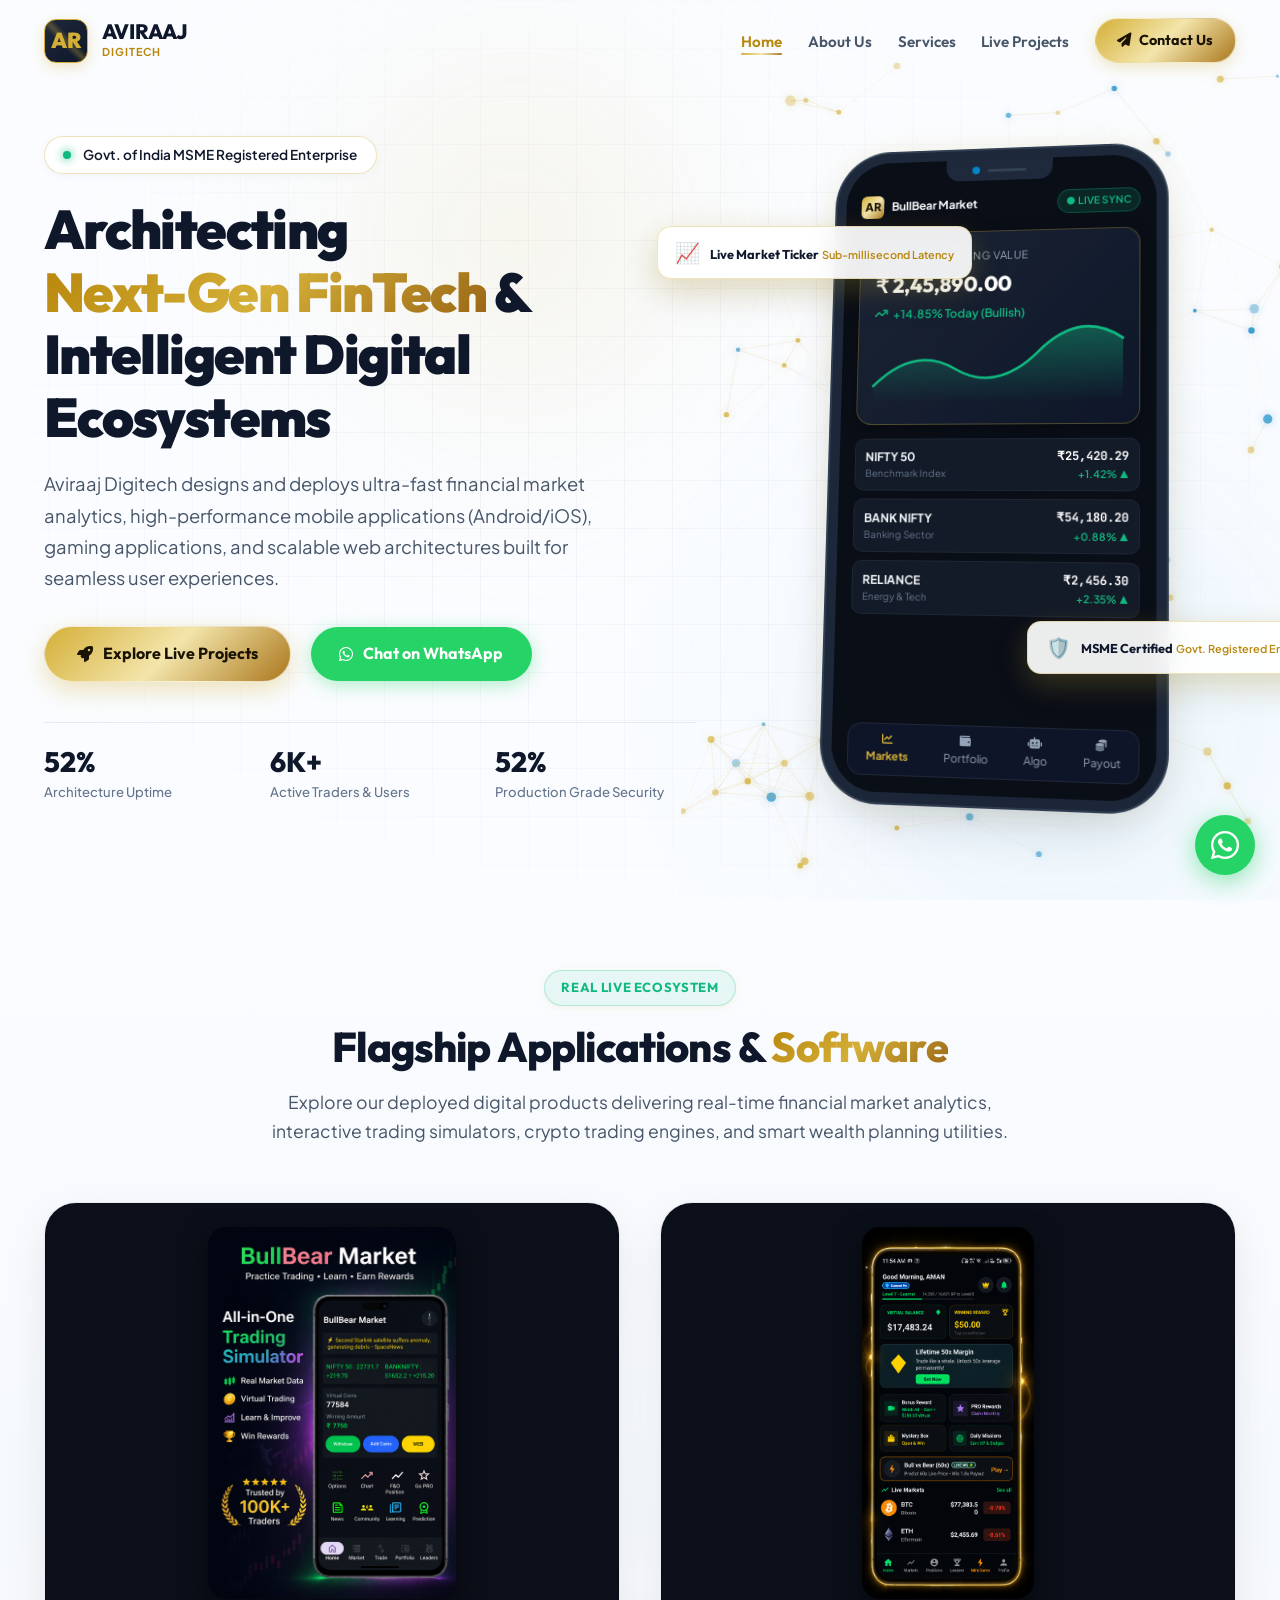
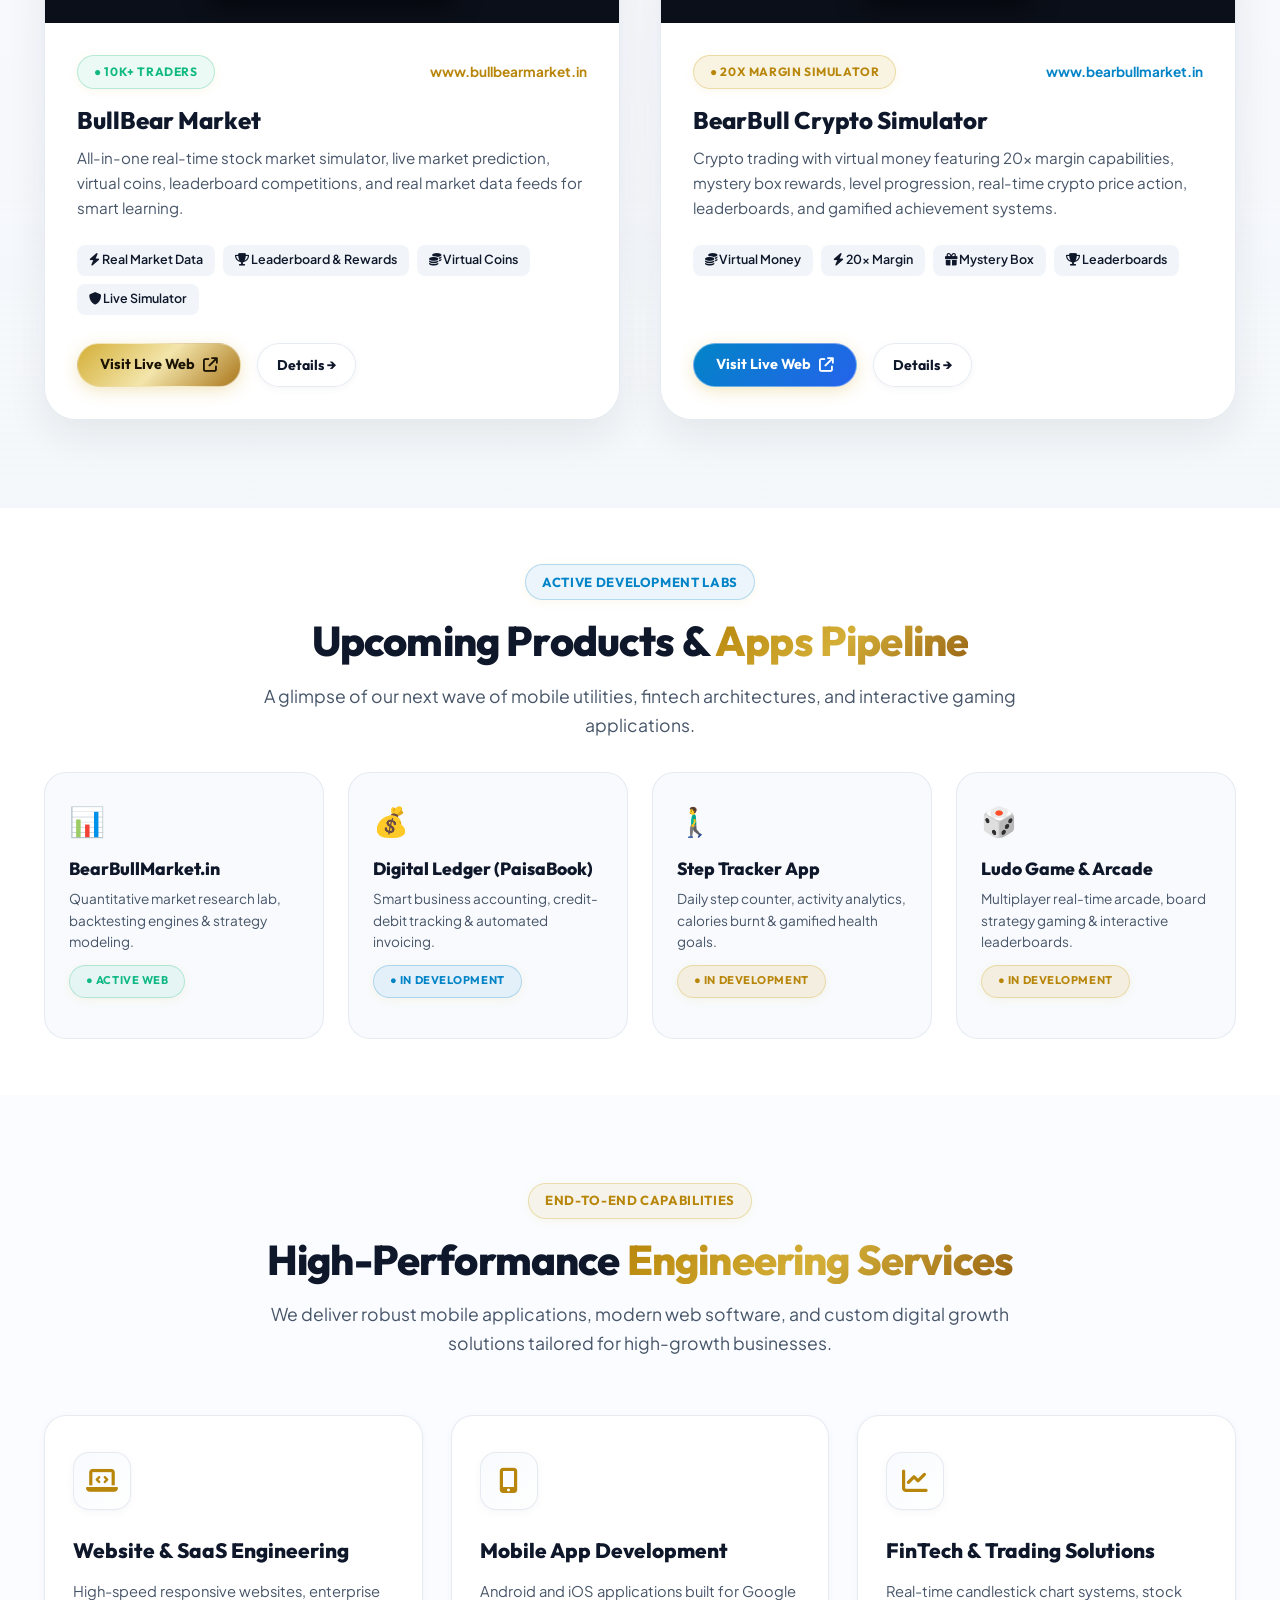
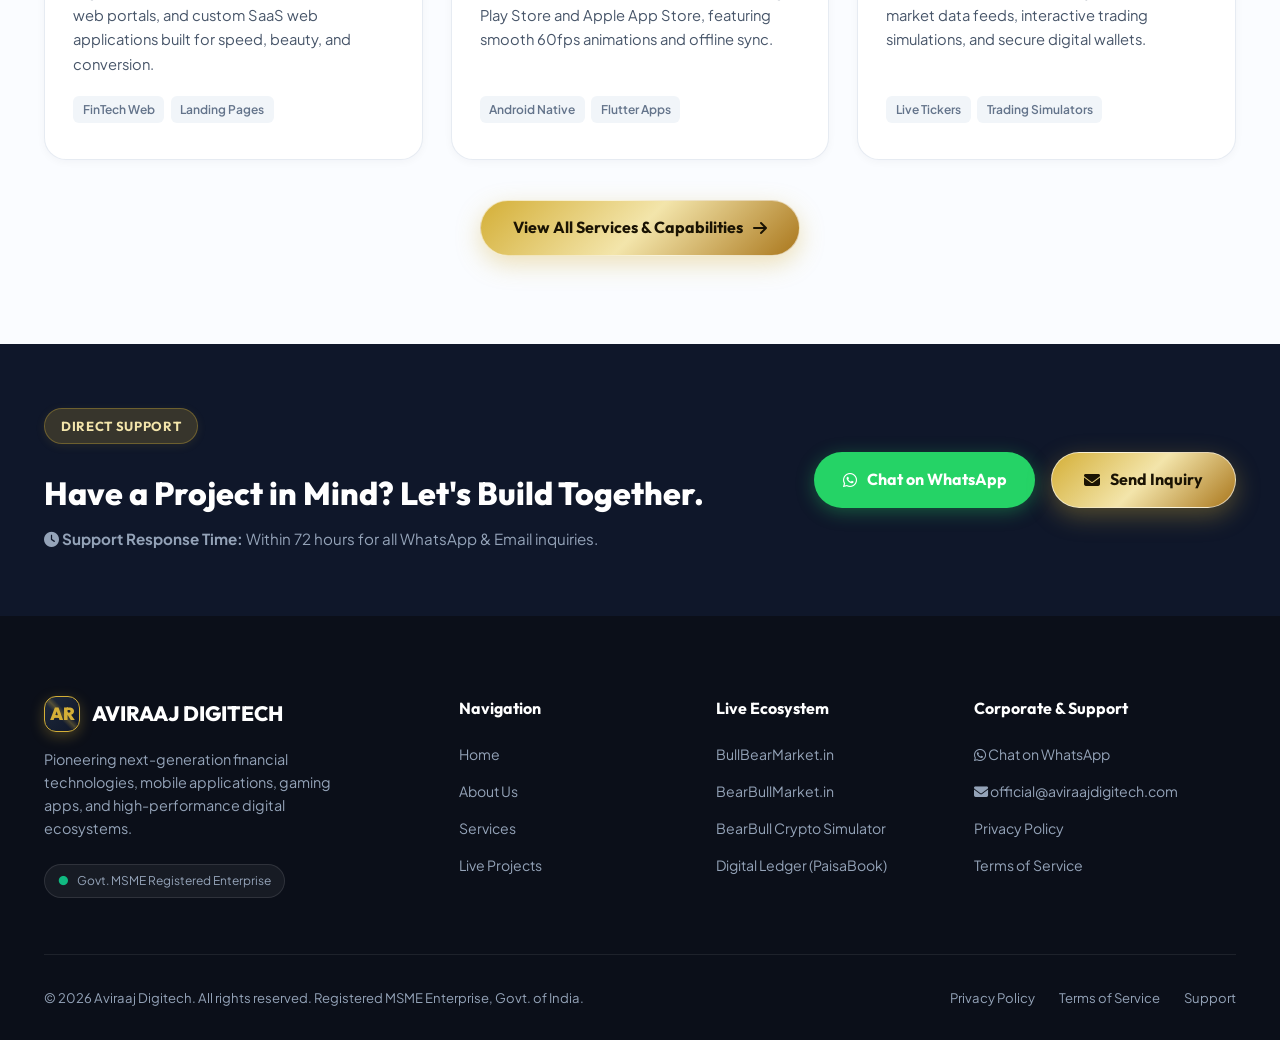
==== commit 9fa02e30: "Fix project screenshot container framing and set BearBull Crypto Simulator link to bearbullmarket.in" ====
--- a/index.html
+++ b/index.html
@@ -6,8 +6,8 @@
   
   <title>Aviraaj Digitech | Enterprise FinTech, Mobile Apps & Web Engineering</title>
   <meta name="title" content="Aviraaj Digitech | Enterprise FinTech, Mobile Apps & Web Engineering">
-  <meta name="description" content="Aviraaj Digitech is an MSME registered digital technologies enterprise specializing in financial trading platforms, native Android/iOS mobile applications, and intelligent web systems. Creators of BullBearMarket.in, BearBull Crypto Simulator, Wealth Planner Pro, and BearBullMarket.in.">
-  <meta name="keywords" content="Aviraaj Digitech, aviraajdigitech.com, BullBearMarket.in, BearBull Crypto Simulator, Wealth Planner Pro, BearBullMarket.in, Step Tracker App, Ludo Game, FinTech software development, mobile app development, Android developer, iOS apps, custom web development, MSME registered tech company">
+  <meta name="description" content="Aviraaj Digitech is an MSME registered digital technologies enterprise specializing in financial trading platforms, native Android/iOS mobile applications, and intelligent web systems. Creators of BullBearMarket.in, BearBull Crypto Simulator (bearbullmarket.in), Wealth Planner Pro, and more.">
+  <meta name="keywords" content="Aviraaj Digitech, aviraajdigitech.com, BullBearMarket.in, BearBull Crypto Simulator, bearbullmarket.in, Wealth Planner Pro, Step Tracker App, Ludo Game, FinTech software development, mobile app development, Android developer, iOS apps, custom web development, MSME registered tech company">
   <meta name="author" content="Aviraaj Digitech">
   <meta name="robots" content="index, follow">
   <link rel="canonical" href="https://aviraajdigitech.com/">
@@ -16,7 +16,7 @@
   <meta property="og:type" content="website">
   <meta property="og:url" content="https://aviraajdigitech.com/">
   <meta property="og:title" content="Aviraaj Digitech | Next-Gen Digital Products & FinTech Ecosystems">
-  <meta property="og:description" content="Building enterprise-grade financial technologies, high-speed mobile apps, and scalable web platforms. Creators of BullBearMarket.in, BearBull Crypto Simulator, and Wealth Planner Pro.">
+  <meta property="og:description" content="Building enterprise-grade financial technologies, high-speed mobile apps, and scalable web platforms. Creators of BullBearMarket.in, BearBull Crypto Simulator (bearbullmarket.in), and Wealth Planner Pro.">
   <meta property="og:site_name" content="Aviraaj Digitech">
 
   <!-- Favicon -->
@@ -68,7 +68,7 @@
     <div class="bg-grid-pattern"></div>
   </div>
 
-  <!-- Floating WhatsApp Quick Button (Direct chat without showing number) -->
+  <!-- Floating WhatsApp Quick Button -->
   <a href="https://wa.me/918410625142?text=Hello%20Aviraaj%20Digitech%2C%20I%20want%20to%20inquire%20about%20your%20services%20and%20products." target="_blank" rel="noopener noreferrer" class="floating-whatsapp-btn" title="Chat on WhatsApp with Aviraaj Digitech">
     <i class="fab fa-whatsapp"></i>
   </a>
@@ -312,7 +312,7 @@
             </div>
           </div>
 
-          <!-- Card 2: BearBull Crypto Simulator -->
+          <!-- Card 2: BearBull Crypto Simulator (Connected to bearbullmarket.in) -->
           <div class="project-real-card">
             <div class="project-img-wrapper">
               <img src="assets/bullbear-pro-game.png" alt="BearBull Crypto Simulator Preview">
@@ -320,7 +320,7 @@
             <div class="project-real-body">
               <div style="display:flex; justify-content:space-between; align-items:center; margin-bottom:0.75rem;">
                 <span class="badge-tag" style="background:rgba(212,175,55,0.15); color:var(--primary-gold-dark); margin:0; font-size:0.75rem;">● 20x Margin Simulator</span>
-                <span style="font-size:0.85rem; color:var(--tech-blue); font-weight:700;">Crypto Trading</span>
+                <span style="font-size:0.85rem; color:var(--tech-blue); font-weight:700;">www.bearbullmarket.in</span>
               </div>
               <h3>BearBull Crypto Simulator</h3>
               <p>
@@ -333,8 +333,8 @@
                 <span class="project-feat-badge"><i class="fas fa-trophy"></i> Leaderboards</span>
               </div>
               <div style="margin-top:auto; display:flex; gap:1rem;">
-                <a href="https://bullbearmarket.in" target="_blank" rel="noopener noreferrer" class="nav-cta-btn" style="padding:0.6rem 1.4rem;">
-                  Explore Simulator <i class="fas fa-arrow-right"></i>
+                <a href="https://bearbullmarket.in" target="_blank" rel="noopener noreferrer" class="nav-cta-btn" style="padding:0.6rem 1.4rem; background: var(--tech-blue-gradient); color:#fff;">
+                  Visit Live Web <i class="fas fa-arrow-up-right-from-square"></i>
                 </a>
                 <a href="projects.html" class="btn-secondary-glass" style="padding:0.6rem 1.2rem; font-size:0.88rem;">
                   Details →
@@ -500,8 +500,8 @@
           <h4>Live Ecosystem</h4>
           <ul class="footer-links">
             <li class="footer-link"><a href="https://bullbearmarket.in" target="_blank" rel="noopener noreferrer">BullBearMarket.in</a></li>
+            <li class="footer-link"><a href="https://bearbullmarket.in" target="_blank" rel="noopener noreferrer">BearBullMarket.in</a></li>
             <li class="footer-link"><a href="projects.html">BearBull Crypto Simulator</a></li>
-            <li class="footer-link"><a href="https://bearbullmarket.in" target="_blank" rel="noopener noreferrer">BearBullMarket.in</a></li>
             <li class="footer-link"><a href="projects.html">Digital Ledger (PaisaBook)</a></li>
           </ul>
         </div>
--- a/css/style.css
+++ b/css/style.css
@@ -238,7 +238,7 @@
   padding: 0 1.5rem;
 }
 
-/* Brand Logo with 3D Monogram & Correct Double-A */
+/* Brand Logo */
 .brand-logo {
   display: flex;
   align-items: center;
@@ -879,7 +879,7 @@
   50% { transform: translateY(-12px); }
 }
 
-/* REAL PROJECT SHOWCASE CARDS */
+/* REAL PROJECT SHOWCASE CARDS (Full Phone View, No Crop) */
 .showcase-grid-real {
   display: grid;
   grid-template-columns: repeat(2, 1fr);
@@ -905,24 +905,29 @@
 
 .project-img-wrapper {
   width: 100%;
-  height: 280px;
+  height: 420px;
   background: #0B0F19;
   position: relative;
   overflow: hidden;
   display: flex;
   align-items: center;
   justify-content: center;
+  padding: 1.5rem;
 }
 
 .project-img-wrapper img {
-  width: 100%;
+  max-width: 100%;
+  max-height: 100%;
+  width: auto;
   height: 100%;
-  object-fit: cover;
-  transition: transform 0.5s ease;
+  object-fit: contain;
+  border-radius: 18px;
+  box-shadow: 0 10px 25px rgba(0, 0, 0, 0.5);
+  transition: transform 0.4s ease;
 }
 
 .project-real-card:hover .project-img-wrapper img {
-  transform: scale(1.05);
+  transform: scale(1.03);
 }
 
 .project-real-body {
@@ -1295,6 +1300,7 @@
   .hero-title { font-size: 2.2rem; }
   .section-title { font-size: 2rem; }
   .page-hero-title { font-size: 2rem; }
+  .project-img-wrapper { height: 320px; }
   
   .mobile-toggle { display: block; }
   
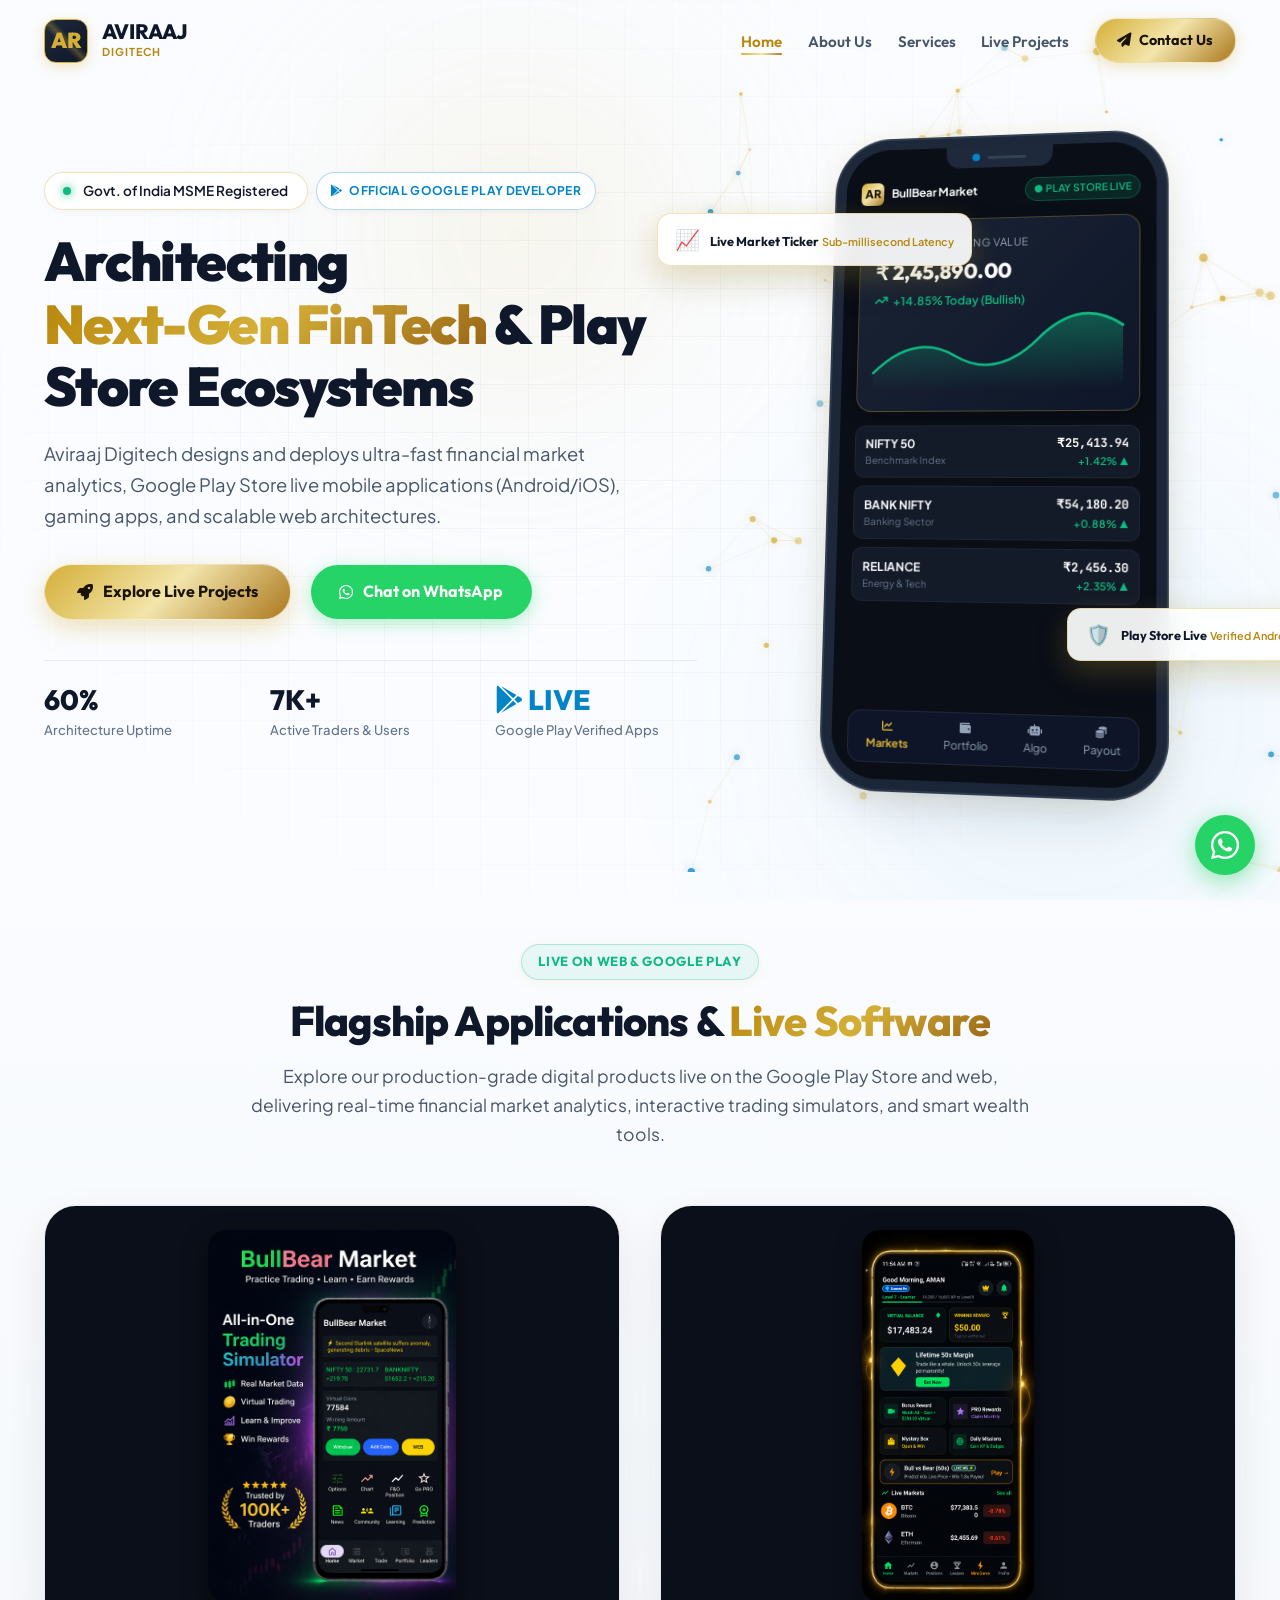
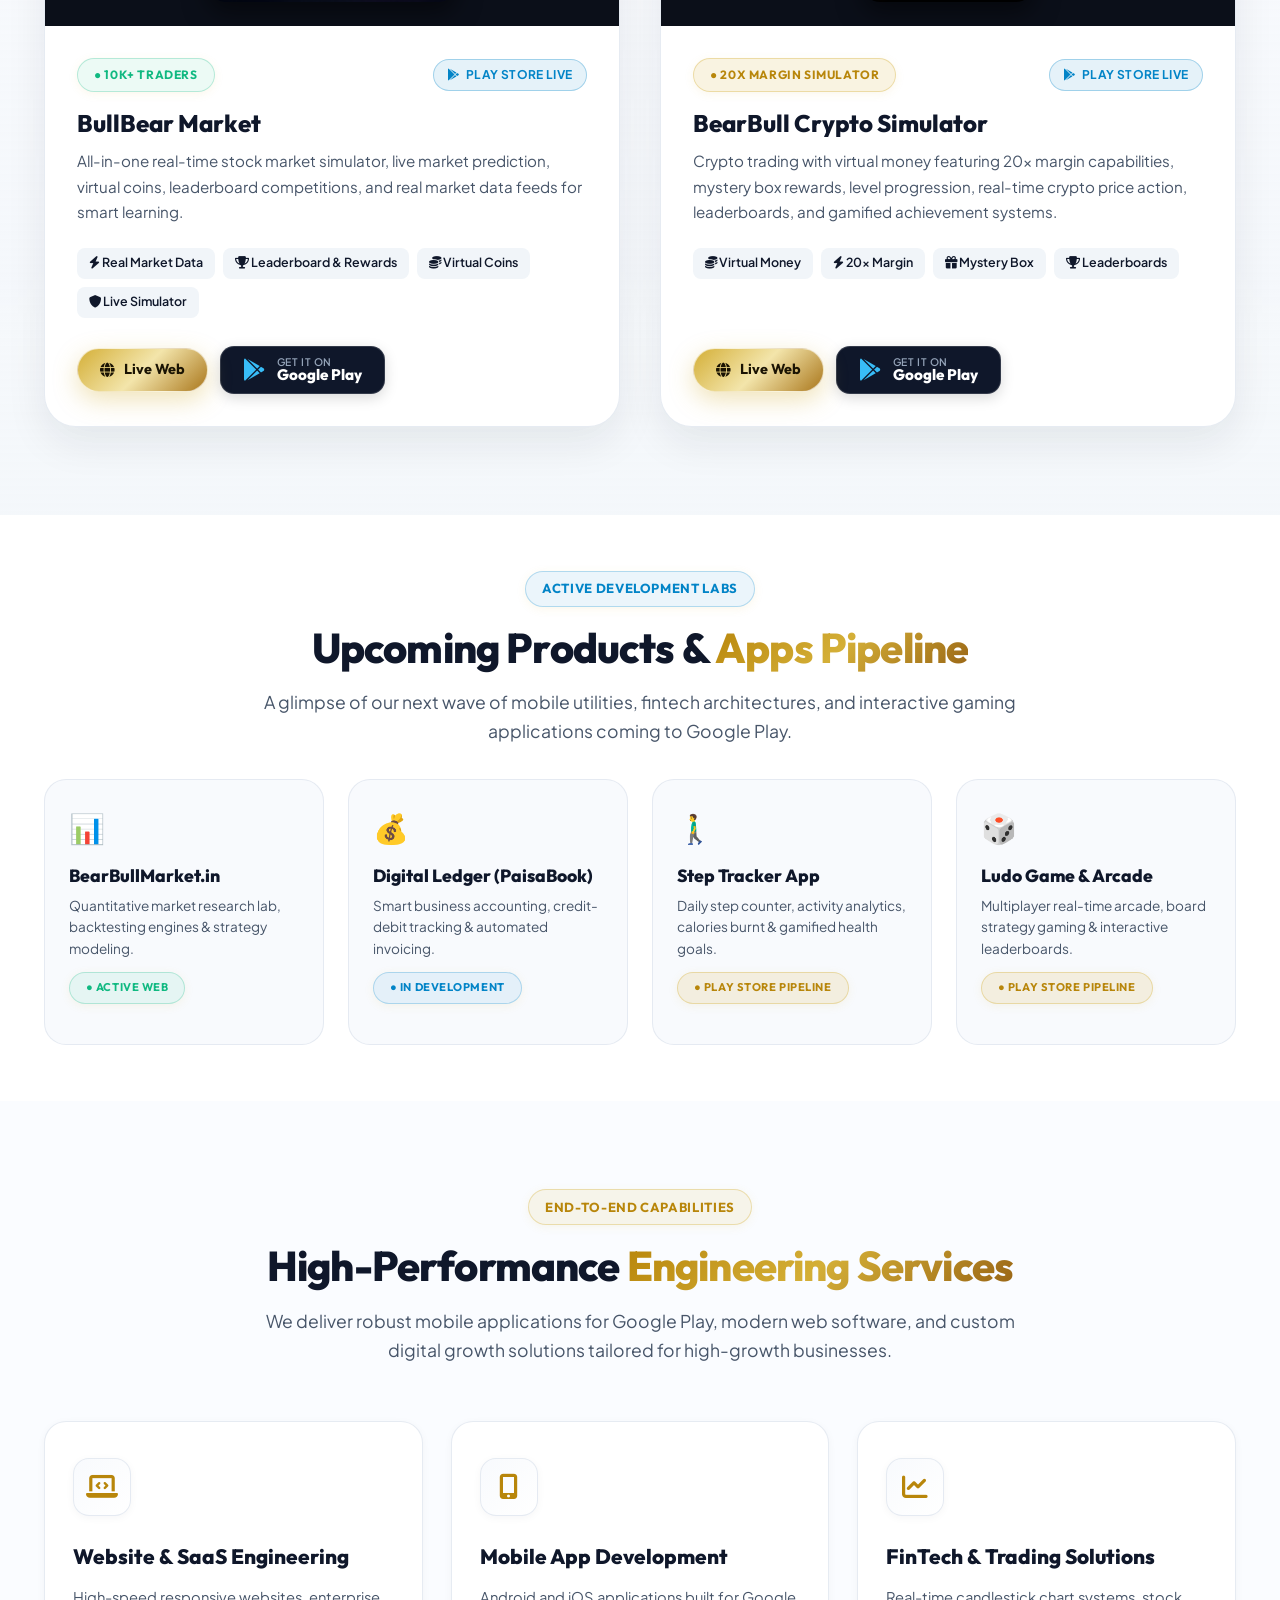
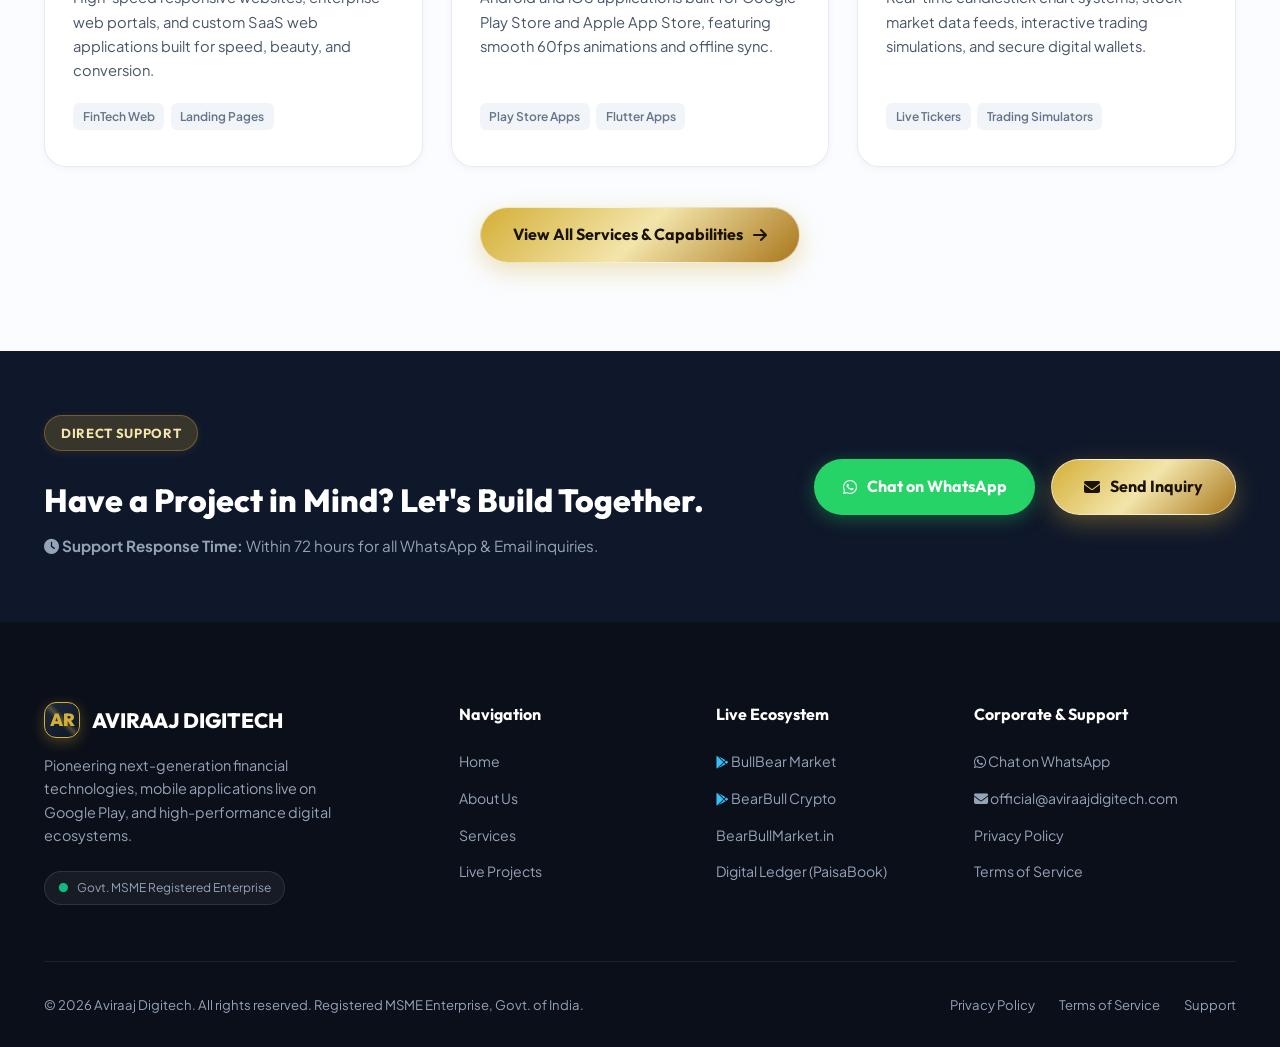
==== commit 60f08462: "Highlight Google Play Store verified developer status and live app badges across website" ====
--- a/index.html
+++ b/index.html
@@ -6,8 +6,8 @@
   
   <title>Aviraaj Digitech | Enterprise FinTech, Mobile Apps & Web Engineering</title>
   <meta name="title" content="Aviraaj Digitech | Enterprise FinTech, Mobile Apps & Web Engineering">
-  <meta name="description" content="Aviraaj Digitech is an MSME registered digital technologies enterprise specializing in financial trading platforms, native Android/iOS mobile applications, and intelligent web systems. Creators of BullBearMarket.in, BearBull Crypto Simulator (bearbullmarket.in), Wealth Planner Pro, and more.">
-  <meta name="keywords" content="Aviraaj Digitech, aviraajdigitech.com, BullBearMarket.in, BearBull Crypto Simulator, bearbullmarket.in, Wealth Planner Pro, Step Tracker App, Ludo Game, FinTech software development, mobile app development, Android developer, iOS apps, custom web development, MSME registered tech company">
+  <meta name="description" content="Aviraaj Digitech is an MSME registered digital technologies enterprise specializing in financial trading platforms, native Android/iOS mobile applications, and intelligent web systems. Official Google Play Store developer of BullBear Market and BearBull Crypto Simulator.">
+  <meta name="keywords" content="Aviraaj Digitech, aviraajdigitech.com, Google Play Developer, BullBearMarket.in, BearBull Crypto Simulator, bearbullmarket.in, Wealth Planner Pro, Step Tracker App, Ludo Game, FinTech software development, mobile app development, Android developer, iOS apps, custom web development, MSME registered tech company">
   <meta name="author" content="Aviraaj Digitech">
   <meta name="robots" content="index, follow">
   <link rel="canonical" href="https://aviraajdigitech.com/">
@@ -16,7 +16,7 @@
   <meta property="og:type" content="website">
   <meta property="og:url" content="https://aviraajdigitech.com/">
   <meta property="og:title" content="Aviraaj Digitech | Next-Gen Digital Products & FinTech Ecosystems">
-  <meta property="og:description" content="Building enterprise-grade financial technologies, high-speed mobile apps, and scalable web platforms. Creators of BullBearMarket.in, BearBull Crypto Simulator (bearbullmarket.in), and Wealth Planner Pro.">
+  <meta property="og:description" content="Building enterprise-grade financial technologies, high-speed mobile apps live on Google Play, and scalable web platforms.">
   <meta property="og:site_name" content="Aviraaj Digitech">
 
   <!-- Favicon -->
@@ -34,10 +34,11 @@
         "@id": "https://aviraajdigitech.com/#organization",
         "name": "Aviraaj Digitech",
         "url": "https://aviraajdigitech.com",
-        "description": "Aviraaj Digitech is a Government of India MSME registered digital technologies organization architecting FinTech platforms, mobile applications, gaming apps, and intelligent web systems.",
+        "description": "Aviraaj Digitech is a Government of India MSME registered digital technologies organization and Google Play Developer architecting FinTech platforms, mobile applications, gaming apps, and intelligent web systems.",
         "foundingDate": "2024",
         "knowsAbout": [
           "Financial Technology",
+          "Google Play Store Applications",
           "Mobile App Development",
           "Web Engineering",
           "Trading Simulators",
@@ -107,17 +108,22 @@
         <div class="hero-grid">
           
           <div class="hero-content">
-            <div class="hero-trust-pill">
-              <span class="dot"></span>
-              <span>Govt. of India MSME Registered Enterprise</span>
+            <div style="display:flex; flex-wrap:wrap; gap:0.5rem; margin-bottom:1.25rem;">
+              <div class="hero-trust-pill" style="margin:0;">
+                <span class="dot"></span>
+                <span>Govt. of India MSME Registered</span>
+              </div>
+              <div class="badge-playstore-live" style="background:#FFFFFF; box-shadow:var(--shadow-sm);">
+                <i class="fab fa-google-play" style="color:#0284C7;"></i> Official Google Play Developer
+              </div>
             </div>
 
             <h1 class="hero-title">
-              Architecting <span class="text-gold-gradient">Next-Gen FinTech</span> & Intelligent Digital Ecosystems
+              Architecting <span class="text-gold-gradient">Next-Gen FinTech</span> & Play Store Ecosystems
             </h1>
 
             <p class="hero-desc">
-              Aviraaj Digitech designs and deploys ultra-fast financial market analytics, high-performance mobile applications (Android/iOS), gaming applications, and scalable web architectures built for seamless user experiences.
+              Aviraaj Digitech designs and deploys ultra-fast financial market analytics, Google Play Store live mobile applications (Android/iOS), gaming apps, and scalable web architectures.
             </p>
 
             <div class="hero-actions">
@@ -140,8 +146,8 @@
                 <span class="stat-label">Active Traders & Users</span>
               </div>
               <div class="stat-item">
-                <span class="stat-num stat-counter" data-target="100" data-suffix="%">100%</span>
-                <span class="stat-label">Production Grade Security</span>
+                <span class="stat-num" style="color:var(--tech-blue);"><i class="fab fa-google-play"></i> LIVE</span>
+                <span class="stat-label">Google Play Verified Apps</span>
               </div>
             </div>
           </div>
@@ -163,8 +169,8 @@
             <div class="floating-chip bottom-right">
               <span class="chip-icon">🛡️</span>
               <div class="chip-text">
-                <span class="chip-title">MSME Certified</span>
-                <span class="chip-desc">Govt. Registered Enterprise</span>
+                <span class="chip-title">Play Store Live</span>
+                <span class="chip-desc">Verified Android Build</span>
               </div>
             </div>
 
@@ -181,7 +187,7 @@
                     <div class="phone-brand-icon">AR</div>
                     <span class="phone-brand-title">BullBear Market</span>
                   </div>
-                  <span class="phone-status-badge">● LIVE SYNC</span>
+                  <span class="phone-status-badge">● PLAY STORE LIVE</span>
                 </div>
 
                 <div class="phone-balance-card">
@@ -272,10 +278,10 @@
       <div class="container">
         
         <div class="section-header">
-          <span class="badge-tag green">Real Live Ecosystem</span>
-          <h2 class="section-title">Flagship Applications & <span class="text-gold-gradient">Software</span></h2>
+          <span class="badge-tag green">Live On Web & Google Play</span>
+          <h2 class="section-title">Flagship Applications & <span class="text-gold-gradient">Live Software</span></h2>
           <p class="section-subtitle">
-            Explore our deployed digital products delivering real-time financial market analytics, interactive trading simulators, crypto trading engines, and smart wealth planning utilities.
+            Explore our production-grade digital products live on the Google Play Store and web, delivering real-time financial market analytics, interactive trading simulators, and smart wealth tools.
           </p>
         </div>
 
@@ -287,9 +293,9 @@
               <img src="assets/bullbear-showcase-1.png" alt="BullBear Market App Preview">
             </div>
             <div class="project-real-body">
-              <div style="display:flex; justify-content:space-between; align-items:center; margin-bottom:0.75rem;">
+              <div style="display:flex; justify-content:space-between; align-items:center; margin-bottom:0.75rem; flex-wrap:wrap; gap:0.4rem;">
                 <span class="badge-tag green" style="margin:0; font-size:0.75rem;">● 10K+ Traders</span>
-                <span style="font-size:0.85rem; color:var(--primary-gold-dark); font-weight:700;">www.bullbearmarket.in</span>
+                <span class="badge-playstore-live"><i class="fab fa-google-play"></i> Play Store Live</span>
               </div>
               <h3>BullBear Market</h3>
               <p>
@@ -301,12 +307,17 @@
                 <span class="project-feat-badge"><i class="fas fa-coins"></i> Virtual Coins</span>
                 <span class="project-feat-badge"><i class="fas fa-shield"></i> Live Simulator</span>
               </div>
-              <div style="margin-top:auto; display:flex; gap:1rem;">
-                <a href="https://bullbearmarket.in" target="_blank" rel="noopener noreferrer" class="nav-cta-btn" style="padding:0.6rem 1.4rem;">
-                  Visit Live Web <i class="fas fa-arrow-up-right-from-square"></i>
+              
+              <div style="margin-top:auto; display:flex; gap:0.75rem; flex-wrap:wrap; align-items:center;">
+                <a href="https://bullbearmarket.in" target="_blank" rel="noopener noreferrer" class="btn-primary-3d" style="padding:0.6rem 1.4rem; font-size:0.9rem;">
+                  <i class="fas fa-globe"></i> Live Web
                 </a>
-                <a href="projects.html" class="btn-secondary-glass" style="padding:0.6rem 1.2rem; font-size:0.88rem;">
-                  Details →
+                <a href="https://bullbearmarket.in" target="_blank" rel="noopener noreferrer" class="btn-playstore">
+                  <i class="fab fa-google-play"></i>
+                  <div class="btn-playstore-text">
+                    <span class="small">GET IT ON</span>
+                    <span class="big">Google Play</span>
+                  </div>
                 </a>
               </div>
             </div>
@@ -318,9 +329,9 @@
               <img src="assets/bullbear-pro-game.png" alt="BearBull Crypto Simulator Preview">
             </div>
             <div class="project-real-body">
-              <div style="display:flex; justify-content:space-between; align-items:center; margin-bottom:0.75rem;">
+              <div style="display:flex; justify-content:space-between; align-items:center; margin-bottom:0.75rem; flex-wrap:wrap; gap:0.4rem;">
                 <span class="badge-tag" style="background:rgba(212,175,55,0.15); color:var(--primary-gold-dark); margin:0; font-size:0.75rem;">● 20x Margin Simulator</span>
-                <span style="font-size:0.85rem; color:var(--tech-blue); font-weight:700;">www.bearbullmarket.in</span>
+                <span class="badge-playstore-live"><i class="fab fa-google-play"></i> Play Store Live</span>
               </div>
               <h3>BearBull Crypto Simulator</h3>
               <p>
@@ -332,12 +343,17 @@
                 <span class="project-feat-badge"><i class="fas fa-gift"></i> Mystery Box</span>
                 <span class="project-feat-badge"><i class="fas fa-trophy"></i> Leaderboards</span>
               </div>
-              <div style="margin-top:auto; display:flex; gap:1rem;">
-                <a href="https://bearbullmarket.in" target="_blank" rel="noopener noreferrer" class="nav-cta-btn" style="padding:0.6rem 1.4rem; background: var(--tech-blue-gradient); color:#fff;">
-                  Visit Live Web <i class="fas fa-arrow-up-right-from-square"></i>
+
+              <div style="margin-top:auto; display:flex; gap:0.75rem; flex-wrap:wrap; align-items:center;">
+                <a href="https://bearbullmarket.in" target="_blank" rel="noopener noreferrer" class="btn-primary-3d" style="padding:0.6rem 1.4rem; font-size:0.9rem;">
+                  <i class="fas fa-globe"></i> Live Web
                 </a>
-                <a href="projects.html" class="btn-secondary-glass" style="padding:0.6rem 1.2rem; font-size:0.88rem;">
-                  Details →
+                <a href="https://bearbullmarket.in" target="_blank" rel="noopener noreferrer" class="btn-playstore">
+                  <i class="fab fa-google-play"></i>
+                  <div class="btn-playstore-text">
+                    <span class="small">GET IT ON</span>
+                    <span class="big">Google Play</span>
+                  </div>
                 </a>
               </div>
             </div>
@@ -354,7 +370,7 @@
         <div class="section-header" style="margin-bottom: 2rem;">
           <span class="badge-tag blue">Active Development Labs</span>
           <h2 class="section-title">Upcoming Products & <span class="text-gold-gradient">Apps Pipeline</span></h2>
-          <p class="section-subtitle">A glimpse of our next wave of mobile utilities, fintech architectures, and interactive gaming applications.</p>
+          <p class="section-subtitle">A glimpse of our next wave of mobile utilities, fintech architectures, and interactive gaming applications coming to Google Play.</p>
         </div>
 
         <div style="display:grid; grid-template-columns: repeat(4, 1fr); gap:1.5rem;">
@@ -376,14 +392,14 @@
             <div style="font-size:1.8rem; margin-bottom:0.75rem;">🚶‍♂️</div>
             <h4 style="font-family:var(--font-heading); font-size:1.1rem; font-weight:800;">Step Tracker App</h4>
             <p style="font-size:0.85rem; color:var(--text-muted); margin-top:0.3rem;">Daily step counter, activity analytics, calories burnt & gamified health goals.</p>
-            <span class="badge-tag" style="background:rgba(212,175,55,0.15); color:var(--primary-gold-dark); margin-top:0.75rem; font-size:0.7rem;">● In Development</span>
+            <span class="badge-tag" style="background:rgba(212,175,55,0.15); color:var(--primary-gold-dark); margin-top:0.75rem; font-size:0.7rem;">● Play Store Pipeline</span>
           </div>
 
           <div style="background:var(--bg-accent-light); border:1px solid var(--border-subtle); padding:1.5rem; border-radius:var(--radius-lg);">
             <div style="font-size:1.8rem; margin-bottom:0.75rem;">🎲</div>
             <h4 style="font-family:var(--font-heading); font-size:1.1rem; font-weight:800;">Ludo Game & Arcade</h4>
             <p style="font-size:0.85rem; color:var(--text-muted); margin-top:0.3rem;">Multiplayer real-time arcade, board strategy gaming & interactive leaderboards.</p>
-            <span class="badge-tag" style="background:rgba(212,175,55,0.15); color:var(--primary-gold-dark); margin-top:0.75rem; font-size:0.7rem;">● In Development</span>
+            <span class="badge-tag" style="background:rgba(212,175,55,0.15); color:var(--primary-gold-dark); margin-top:0.75rem; font-size:0.7rem;">● Play Store Pipeline</span>
           </div>
         </div>
       </div>
@@ -397,7 +413,7 @@
           <span class="badge-tag">End-to-End Capabilities</span>
           <h2 class="section-title">High-Performance <span class="text-gold-gradient">Engineering Services</span></h2>
           <p class="section-subtitle">
-            We deliver robust mobile applications, modern web software, and custom digital growth solutions tailored for high-growth businesses.
+            We deliver robust mobile applications for Google Play, modern web software, and custom digital growth solutions tailored for high-growth businesses.
           </p>
         </div>
 
@@ -418,7 +434,7 @@
             <h3>Mobile App Development</h3>
             <p>Android and iOS applications built for Google Play Store and Apple App Store, featuring smooth 60fps animations and offline sync.</p>
             <div class="service-tags">
-              <span class="service-tag-item">Android Native</span>
+              <span class="service-tag-item">Play Store Apps</span>
               <span class="service-tag-item">Flutter Apps</span>
             </div>
           </div>
@@ -479,7 +495,7 @@
             <h3 style="margin:0; font-size:1.3rem;">AVIRAAJ DIGITECH</h3>
           </div>
           <p>
-            Pioneering next-generation financial technologies, mobile applications, gaming apps, and high-performance digital ecosystems.
+            Pioneering next-generation financial technologies, mobile applications live on Google Play, and high-performance digital ecosystems.
           </p>
           <div style="display:inline-flex; align-items:center; gap:0.5rem; background:rgba(255,255,255,0.05); padding:0.4rem 0.8rem; border-radius:20px; font-size:0.75rem; border:1px solid rgba(255,255,255,0.1);">
             <span style="color:#10B981;">●</span> Govt. MSME Registered Enterprise
@@ -499,9 +515,9 @@
         <div class="footer-col">
           <h4>Live Ecosystem</h4>
           <ul class="footer-links">
-            <li class="footer-link"><a href="https://bullbearmarket.in" target="_blank" rel="noopener noreferrer">BullBearMarket.in</a></li>
+            <li class="footer-link"><a href="https://bullbearmarket.in" target="_blank" rel="noopener noreferrer"><i class="fab fa-google-play" style="color:#38BDF8; font-size:0.8rem;"></i> BullBear Market</a></li>
+            <li class="footer-link"><a href="https://bearbullmarket.in" target="_blank" rel="noopener noreferrer"><i class="fab fa-google-play" style="color:#38BDF8; font-size:0.8rem;"></i> BearBull Crypto</a></li>
             <li class="footer-link"><a href="https://bearbullmarket.in" target="_blank" rel="noopener noreferrer">BearBullMarket.in</a></li>
-            <li class="footer-link"><a href="projects.html">BearBull Crypto Simulator</a></li>
             <li class="footer-link"><a href="projects.html">Digital Ledger (PaisaBook)</a></li>
           </ul>
         </div>
--- a/css/style.css
+++ b/css/style.css
@@ -178,6 +178,21 @@
   color: var(--fintech-green);
 }
 
+.badge-playstore-live {
+  display: inline-flex;
+  align-items: center;
+  gap: 0.4rem;
+  padding: 0.35rem 0.85rem;
+  background: rgba(2, 132, 199, 0.1);
+  border: 1px solid rgba(2, 132, 199, 0.3);
+  color: var(--tech-blue);
+  border-radius: var(--radius-full);
+  font-size: 0.75rem;
+  font-weight: 700;
+  text-transform: uppercase;
+  letter-spacing: 0.03em;
+}
+
 .section-title {
   font-family: var(--font-heading);
   font-size: 2.6rem;
@@ -509,6 +524,56 @@
 .btn-primary-3d:hover {
   transform: translateY(-3px) scale(1.02);
   box-shadow: 0 12px 35px rgba(212, 175, 55, 0.5);
+}
+
+/* Professional Google Play Store Button */
+.btn-playstore {
+  display: inline-flex;
+  align-items: center;
+  gap: 0.75rem;
+  padding: 0.55rem 1.35rem;
+  background: #0F172A;
+  color: #FFFFFF;
+  border-radius: var(--radius-md);
+  text-decoration: none;
+  border: 1px solid rgba(255, 255, 255, 0.15);
+  box-shadow: 0 4px 14px rgba(0, 0, 0, 0.15);
+  transition: var(--transition);
+}
+
+.btn-playstore:hover {
+  background: #1E293B;
+  transform: translateY(-2px);
+  border-color: var(--primary-gold);
+  box-shadow: 0 6px 20px rgba(0, 0, 0, 0.25);
+  color: #FFFFFF;
+}
+
+.btn-playstore i {
+  font-size: 1.4rem;
+  color: #38BDF8;
+}
+
+.btn-playstore-text {
+  display: flex;
+  flex-direction: column;
+  line-height: 1.1;
+  text-align: left;
+}
+
+.btn-playstore-text .small {
+  font-size: 0.65rem;
+  font-weight: 600;
+  letter-spacing: 0.05em;
+  color: #94A3B8;
+  text-transform: uppercase;
+}
+
+.btn-playstore-text .big {
+  font-family: var(--font-heading);
+  font-size: 0.95rem;
+  font-weight: 800;
+  color: #FFFFFF;
 }
 
 .btn-whatsapp-hero {
@@ -1300,7 +1365,7 @@
   .hero-title { font-size: 2.2rem; }
   .section-title { font-size: 2rem; }
   .page-hero-title { font-size: 2rem; }
-  .project-img-wrapper { height: 320px; }
+  .project-img-wrapper { height: 340px; }
   
   .mobile-toggle { display: block; }
   
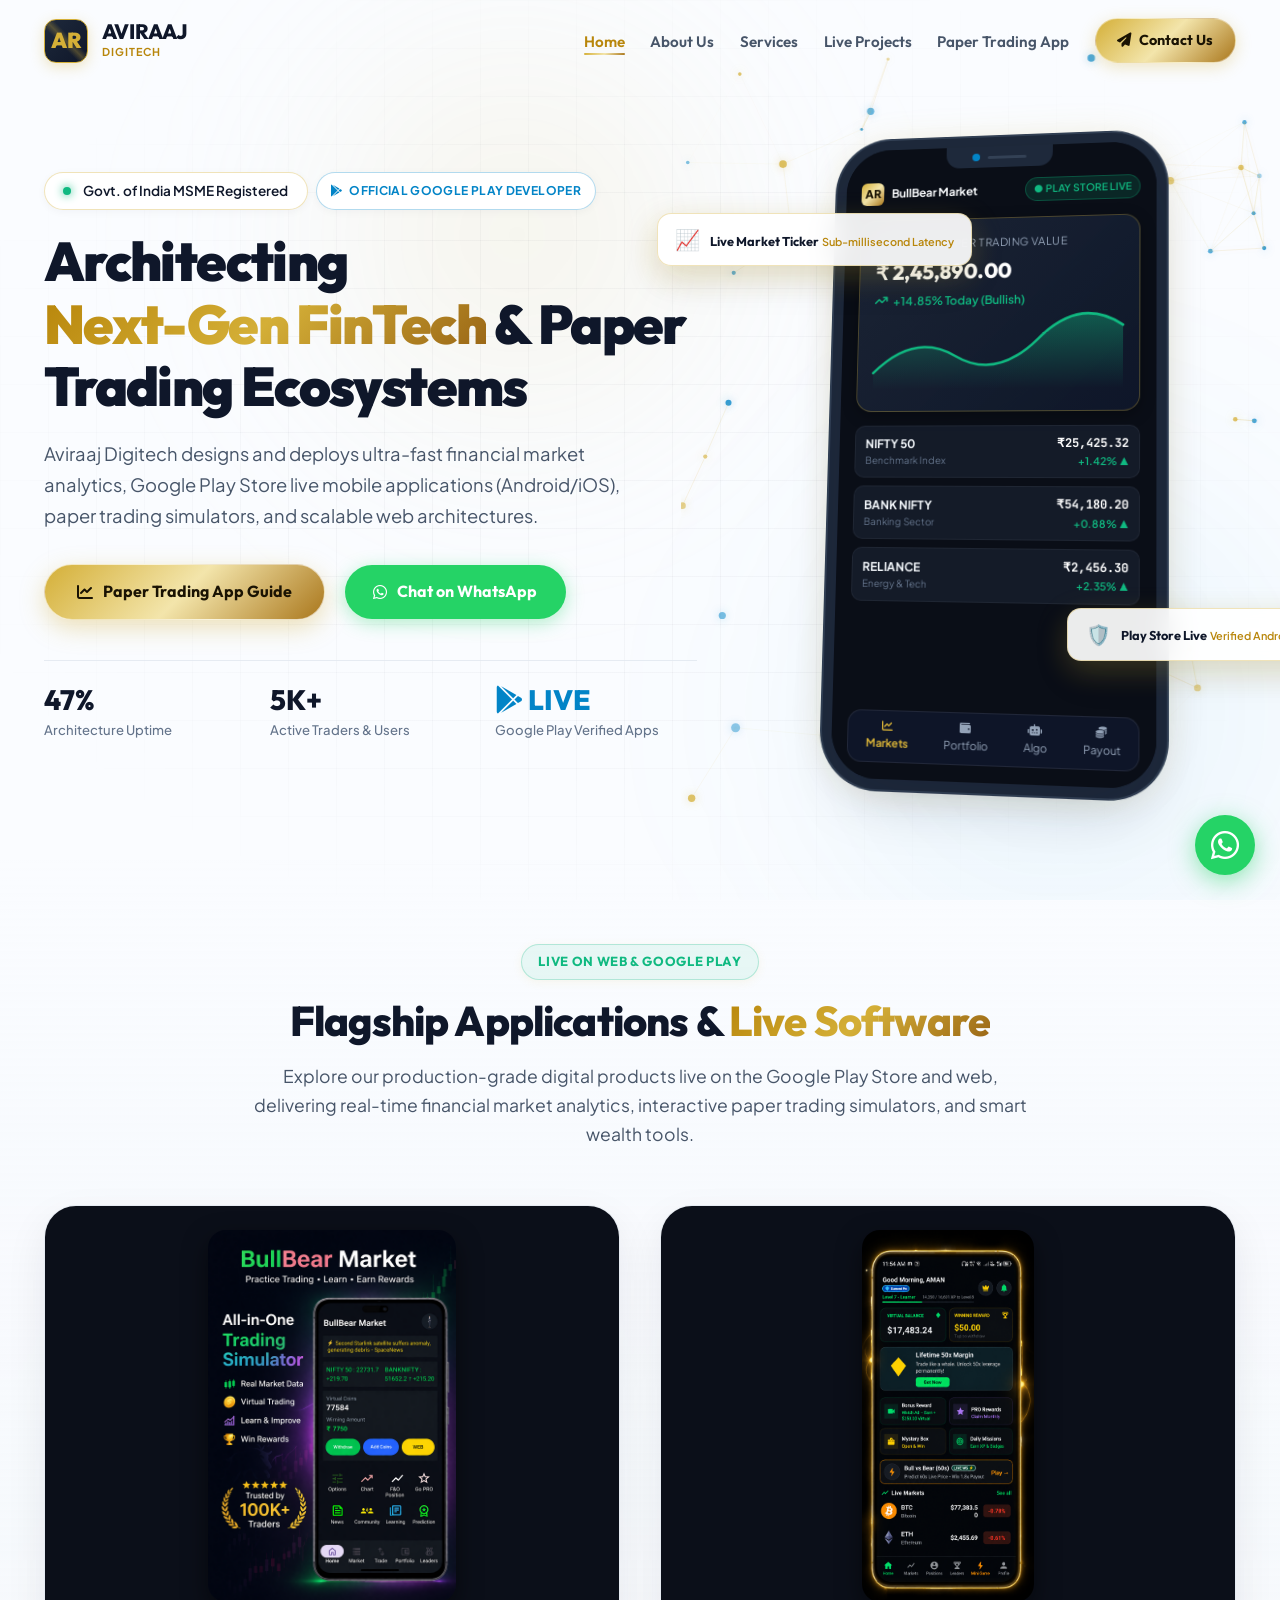
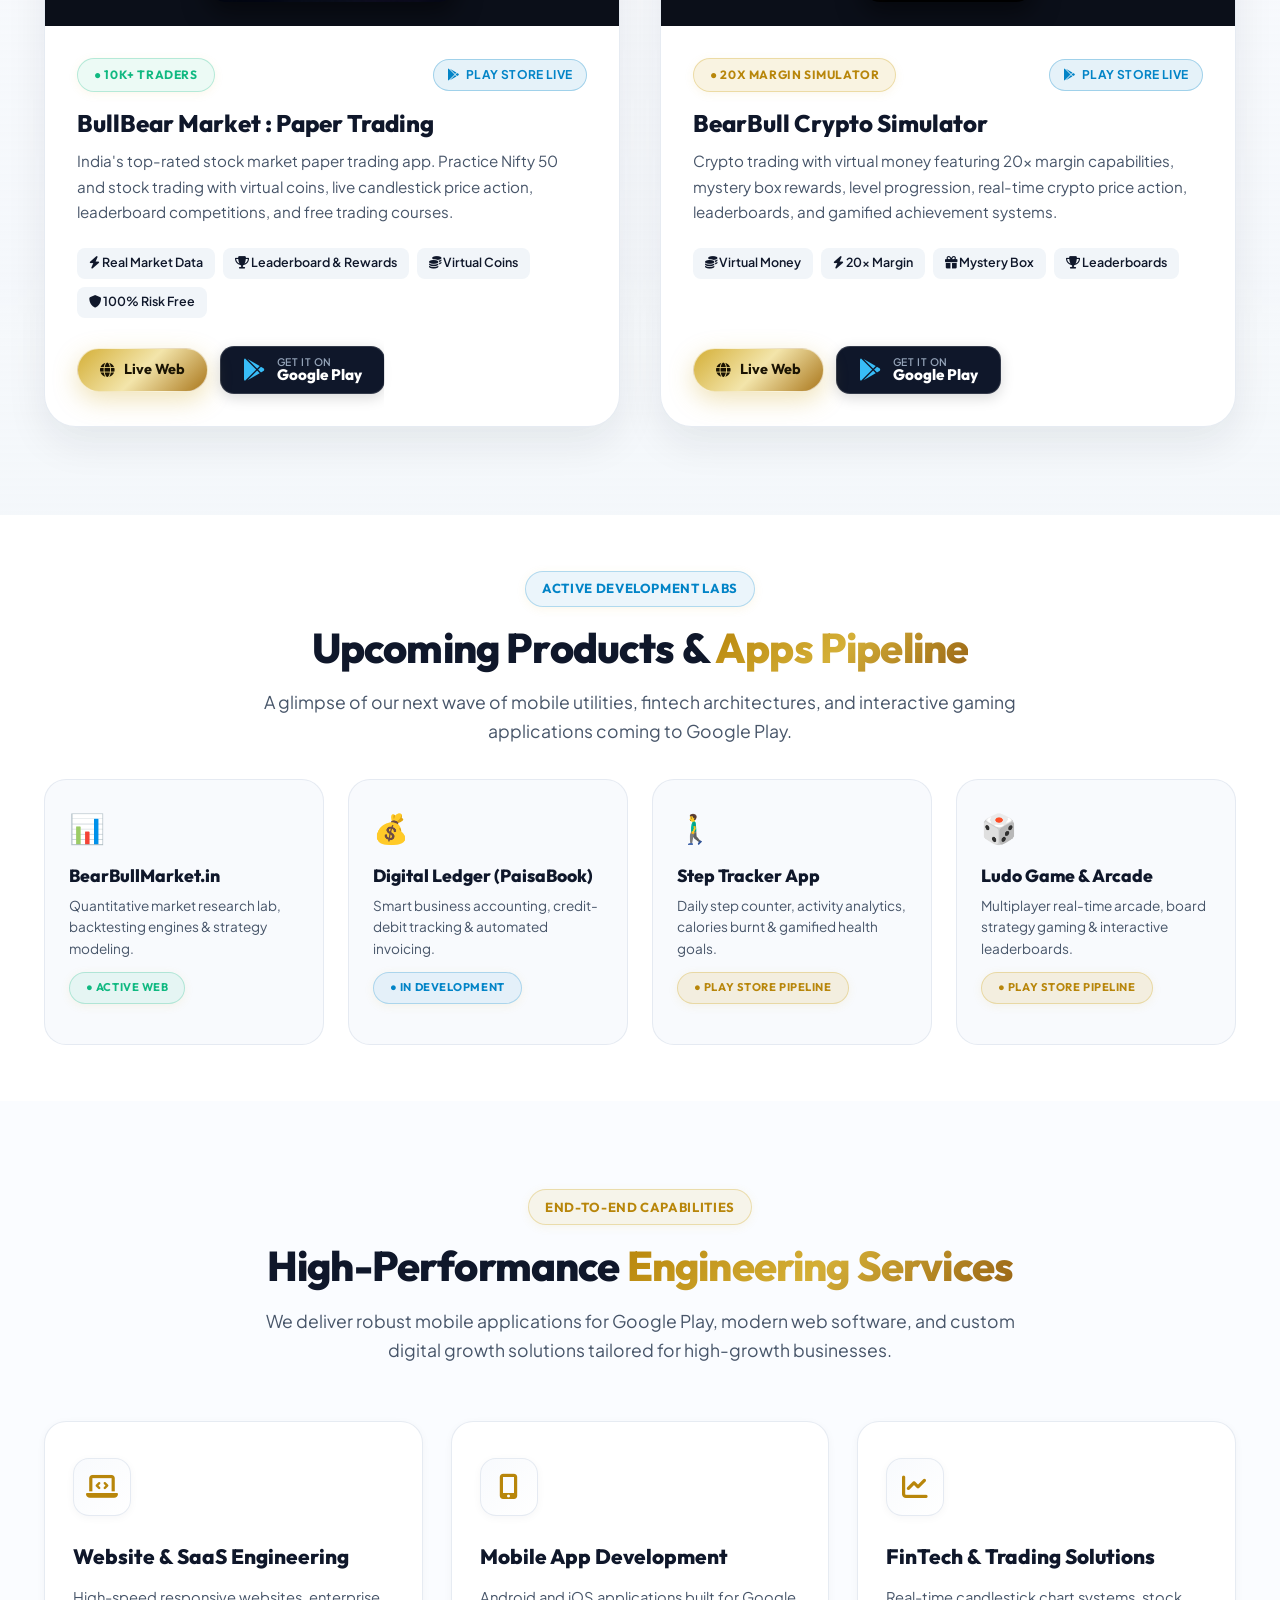
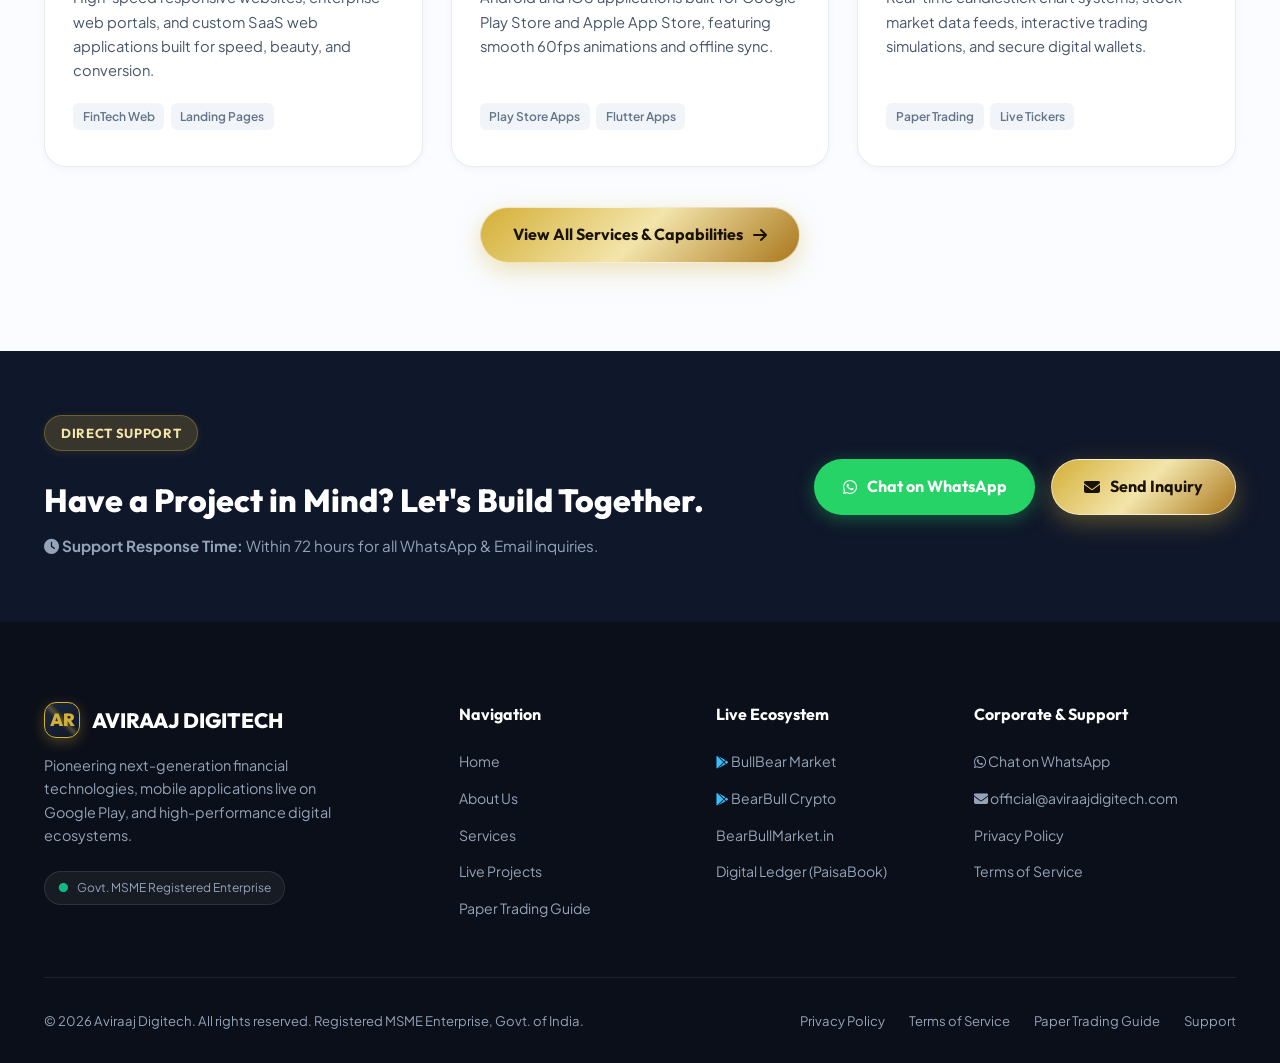
==== commit 35621cce: "Add SEO-optimized BullBear Market Paper Trading App deep-dive guide, Schema markup, and interlinking" ====
--- a/index.html
+++ b/index.html
@@ -6,8 +6,8 @@
   
   <title>Aviraaj Digitech | Enterprise FinTech, Mobile Apps & Web Engineering</title>
   <meta name="title" content="Aviraaj Digitech | Enterprise FinTech, Mobile Apps & Web Engineering">
-  <meta name="description" content="Aviraaj Digitech is an MSME registered digital technologies enterprise specializing in financial trading platforms, native Android/iOS mobile applications, and intelligent web systems. Official Google Play Store developer of BullBear Market and BearBull Crypto Simulator.">
-  <meta name="keywords" content="Aviraaj Digitech, aviraajdigitech.com, Google Play Developer, BullBearMarket.in, BearBull Crypto Simulator, bearbullmarket.in, Wealth Planner Pro, Step Tracker App, Ludo Game, FinTech software development, mobile app development, Android developer, iOS apps, custom web development, MSME registered tech company">
+  <meta name="description" content="Aviraaj Digitech is an MSME registered digital technologies enterprise specializing in financial trading platforms, native Android/iOS mobile applications, and intelligent web systems. Official Google Play developer of BullBear Market (Stock Market Paper Trading App).">
+  <meta name="keywords" content="Aviraaj Digitech, aviraajdigitech.com, stock market paper trading app, best paper trading app india, Google Play Developer, BullBearMarket.in, BearBull Crypto Simulator, bearbullmarket.in, Wealth Planner Pro, Step Tracker App, Ludo Game, FinTech software development, mobile app development, Android developer, iOS apps, custom web development, MSME registered tech company">
   <meta name="author" content="Aviraaj Digitech">
   <meta name="robots" content="index, follow">
   <link rel="canonical" href="https://aviraajdigitech.com/">
@@ -16,7 +16,7 @@
   <meta property="og:type" content="website">
   <meta property="og:url" content="https://aviraajdigitech.com/">
   <meta property="og:title" content="Aviraaj Digitech | Next-Gen Digital Products & FinTech Ecosystems">
-  <meta property="og:description" content="Building enterprise-grade financial technologies, high-speed mobile apps live on Google Play, and scalable web platforms.">
+  <meta property="og:description" content="Building enterprise-grade financial technologies, high-speed mobile apps live on Google Play, and scalable web platforms. Creators of BullBear Market Paper Trading App.">
   <meta property="og:site_name" content="Aviraaj Digitech">
 
   <!-- Favicon -->
@@ -38,6 +38,7 @@
         "foundingDate": "2024",
         "knowsAbout": [
           "Financial Technology",
+          "Stock Market Paper Trading",
           "Google Play Store Applications",
           "Mobile App Development",
           "Web Engineering",
@@ -91,6 +92,7 @@
           <li><a href="about.html" class="nav-link">About Us</a></li>
           <li><a href="services.html" class="nav-link">Services</a></li>
           <li><a href="projects.html" class="nav-link">Live Projects</a></li>
+          <li><a href="paper-trading.html" class="nav-link">Paper Trading App</a></li>
           <li><a href="contact.html" class="nav-cta-btn"><i class="fas fa-paper-plane"></i> Contact Us</a></li>
         </ul>
 
@@ -119,16 +121,16 @@
             </div>
 
             <h1 class="hero-title">
-              Architecting <span class="text-gold-gradient">Next-Gen FinTech</span> & Play Store Ecosystems
+              Architecting <span class="text-gold-gradient">Next-Gen FinTech</span> & Paper Trading Ecosystems
             </h1>
 
             <p class="hero-desc">
-              Aviraaj Digitech designs and deploys ultra-fast financial market analytics, Google Play Store live mobile applications (Android/iOS), gaming apps, and scalable web architectures.
+              Aviraaj Digitech designs and deploys ultra-fast financial market analytics, Google Play Store live mobile applications (Android/iOS), paper trading simulators, and scalable web architectures.
             </p>
 
             <div class="hero-actions">
-              <a href="projects.html" class="btn-primary-3d">
-                <i class="fas fa-rocket"></i> Explore Live Projects
+              <a href="paper-trading.html" class="btn-primary-3d">
+                <i class="fas fa-chart-line"></i> Paper Trading App Guide
               </a>
               <a href="https://wa.me/918410625142?text=Hello%20Aviraaj%20Digitech%2C%20I%20want%20to%20discuss%20a%20project." target="_blank" rel="noopener noreferrer" class="btn-whatsapp-hero">
                 <i class="fab fa-whatsapp"></i> Chat on WhatsApp
@@ -191,7 +193,7 @@
                 </div>
 
                 <div class="phone-balance-card">
-                  <div class="balance-title">Simulated Trading Value</div>
+                  <div class="balance-title">Simulated Paper Trading Value</div>
                   <div class="balance-value" id="phoneBalance">₹ 2,45,890.00</div>
                   <div class="balance-growth">
                     <i class="fas fa-arrow-trend-up"></i> +14.85% Today (Bullish)
@@ -281,31 +283,31 @@
           <span class="badge-tag green">Live On Web & Google Play</span>
           <h2 class="section-title">Flagship Applications & <span class="text-gold-gradient">Live Software</span></h2>
           <p class="section-subtitle">
-            Explore our production-grade digital products live on the Google Play Store and web, delivering real-time financial market analytics, interactive trading simulators, and smart wealth tools.
+            Explore our production-grade digital products live on the Google Play Store and web, delivering real-time financial market analytics, interactive paper trading simulators, and smart wealth tools.
           </p>
         </div>
 
         <div class="showcase-grid-real">
           
-          <!-- Card 1: BullBear Market -->
+          <!-- Card 1: BullBear Market (Stock Market Paper Trading App) -->
           <div class="project-real-card">
             <div class="project-img-wrapper">
-              <img src="assets/bullbear-showcase-1.png" alt="BullBear Market App Preview">
+              <img src="assets/bullbear-showcase-1.png" alt="BullBear Market Stock Market Paper Trading App">
             </div>
             <div class="project-real-body">
               <div style="display:flex; justify-content:space-between; align-items:center; margin-bottom:0.75rem; flex-wrap:wrap; gap:0.4rem;">
                 <span class="badge-tag green" style="margin:0; font-size:0.75rem;">● 10K+ Traders</span>
                 <span class="badge-playstore-live"><i class="fab fa-google-play"></i> Play Store Live</span>
               </div>
-              <h3>BullBear Market</h3>
+              <h3>BullBear Market : Paper Trading</h3>
               <p>
-                All-in-one real-time stock market simulator, live market prediction, virtual coins, leaderboard competitions, and real market data feeds for smart learning.
+                India's top-rated stock market paper trading app. Practice Nifty 50 and stock trading with virtual coins, live candlestick price action, leaderboard competitions, and free trading courses.
               </p>
               <div class="project-feat-badges">
                 <span class="project-feat-badge"><i class="fas fa-bolt"></i> Real Market Data</span>
                 <span class="project-feat-badge"><i class="fas fa-trophy"></i> Leaderboard & Rewards</span>
                 <span class="project-feat-badge"><i class="fas fa-coins"></i> Virtual Coins</span>
-                <span class="project-feat-badge"><i class="fas fa-shield"></i> Live Simulator</span>
+                <span class="project-feat-badge"><i class="fas fa-shield"></i> 100% Risk Free</span>
               </div>
               
               <div style="margin-top:auto; display:flex; gap:0.75rem; flex-wrap:wrap; align-items:center;">
@@ -319,6 +321,9 @@
                     <span class="big">Google Play</span>
                   </div>
                 </a>
+                <a href="paper-trading.html" class="btn-secondary-glass" style="padding:0.6rem 1.2rem; font-size:0.85rem;">
+                  Read App Guide →
+                </a>
               </div>
             </div>
           </div>
@@ -444,8 +449,8 @@
             <h3>FinTech & Trading Solutions</h3>
             <p>Real-time candlestick chart systems, stock market data feeds, interactive trading simulations, and secure digital wallets.</p>
             <div class="service-tags">
+              <span class="service-tag-item">Paper Trading</span>
               <span class="service-tag-item">Live Tickers</span>
-              <span class="service-tag-item">Trading Simulators</span>
             </div>
           </div>
 
@@ -509,6 +514,7 @@
             <li class="footer-link"><a href="about.html">About Us</a></li>
             <li class="footer-link"><a href="services.html">Services</a></li>
             <li class="footer-link"><a href="projects.html">Live Projects</a></li>
+            <li class="footer-link"><a href="paper-trading.html">Paper Trading Guide</a></li>
           </ul>
         </div>
 
@@ -541,6 +547,7 @@
         <div class="footer-legal-links">
           <a href="privacy.html">Privacy Policy</a>
           <a href="terms.html">Terms of Service</a>
+          <a href="paper-trading.html">Paper Trading Guide</a>
           <a href="contact.html">Support</a>
         </div>
       </div>
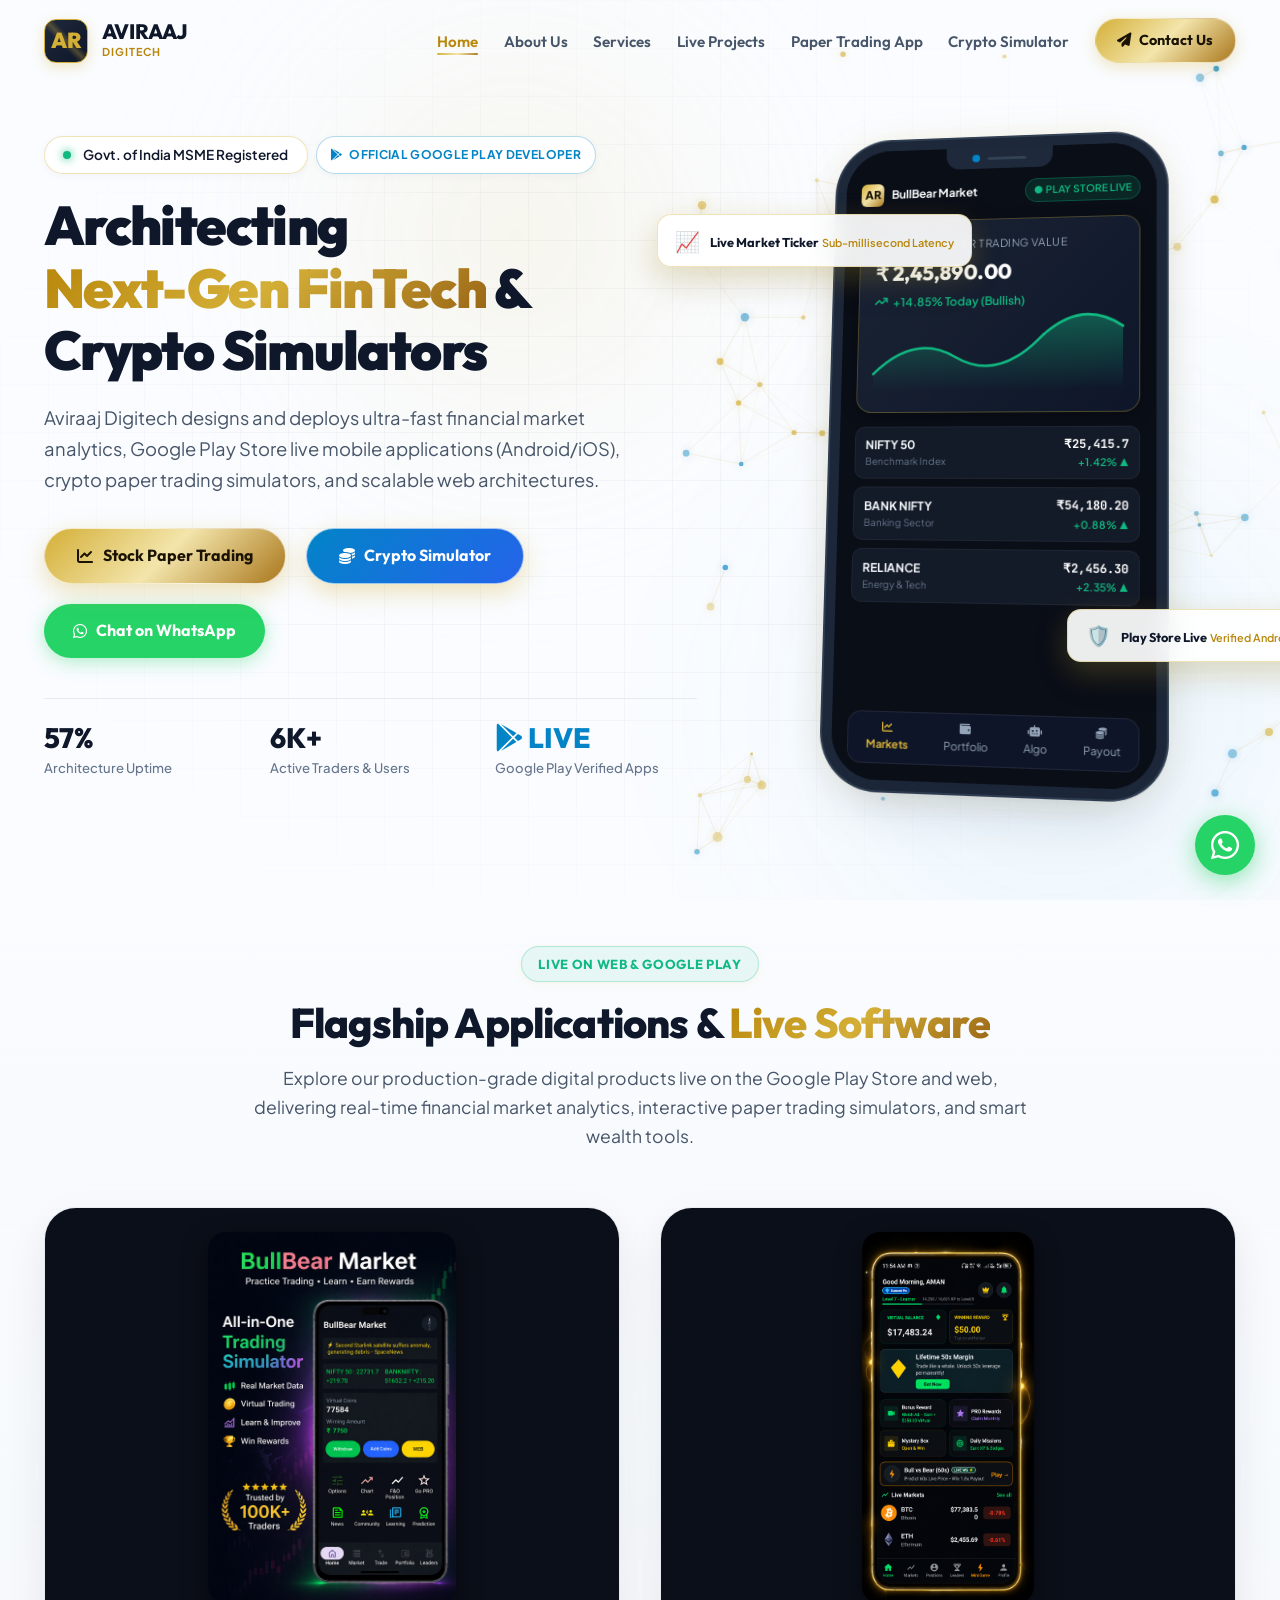
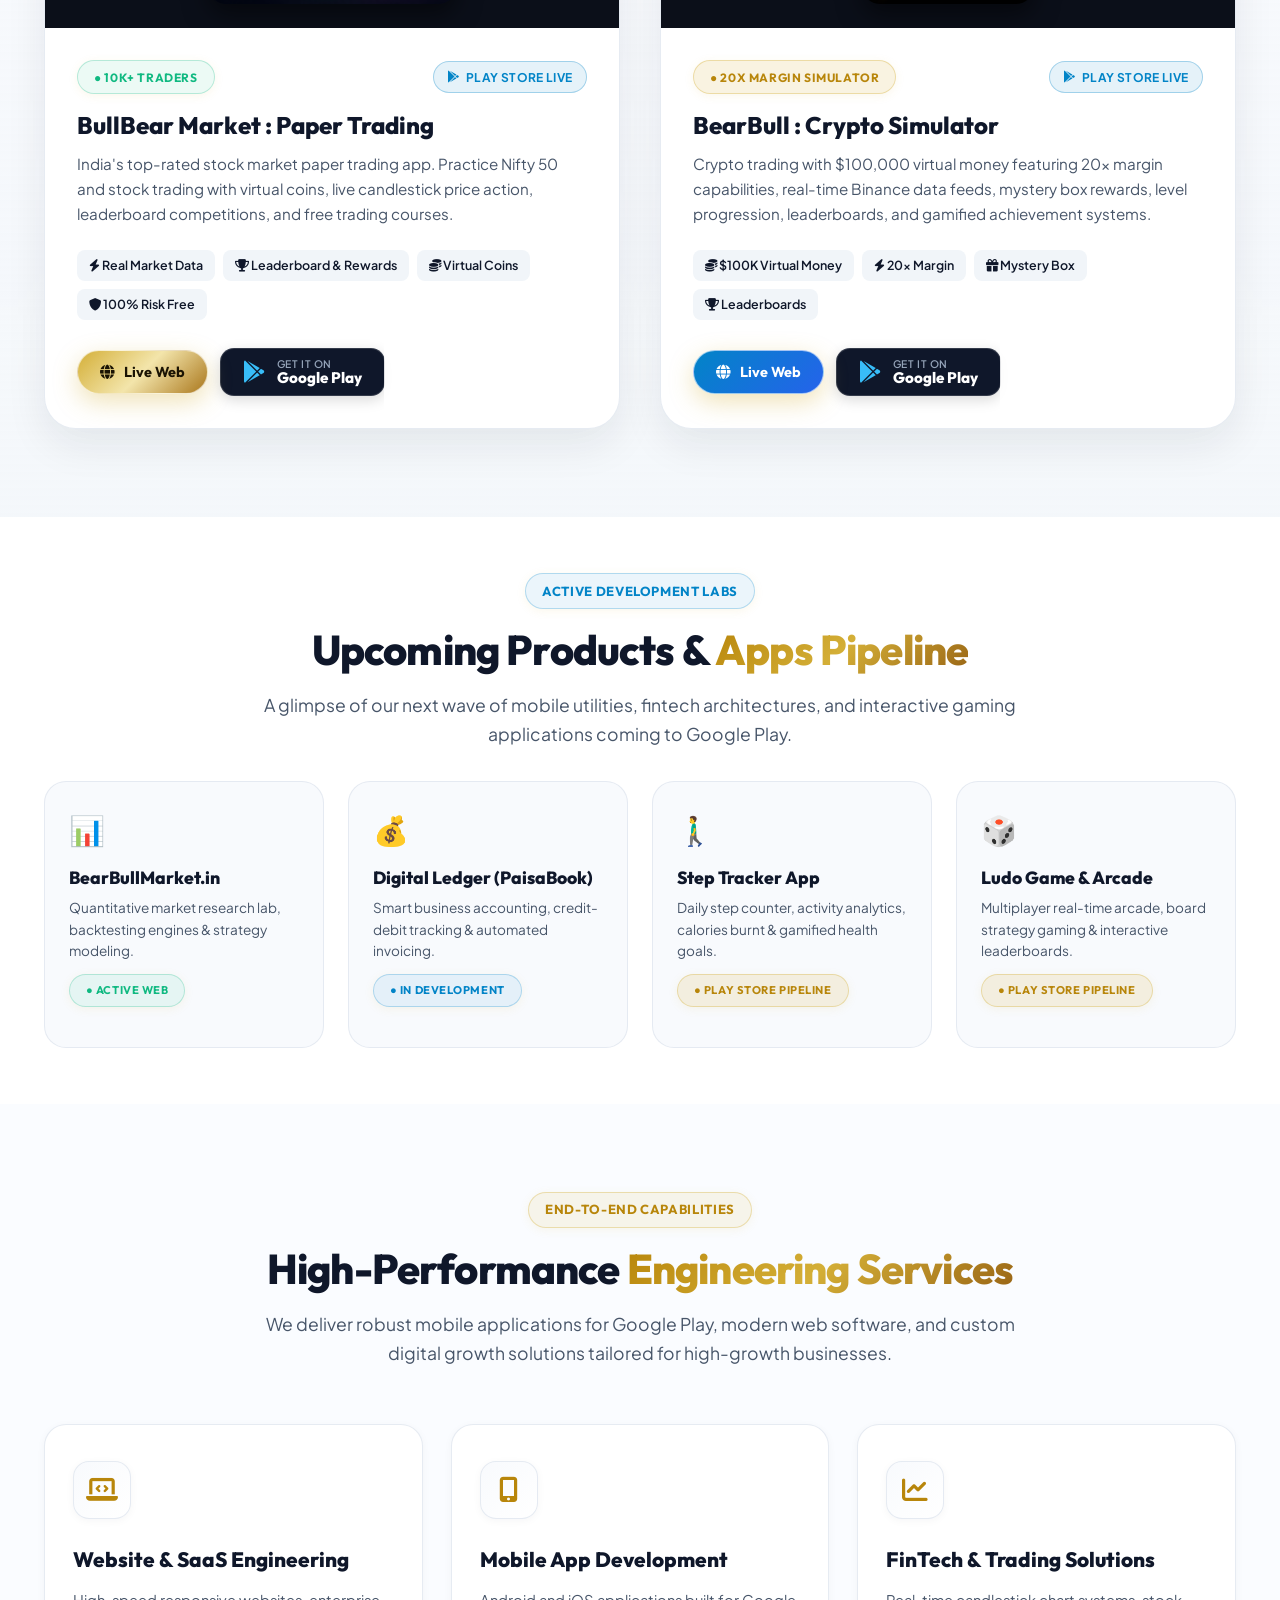
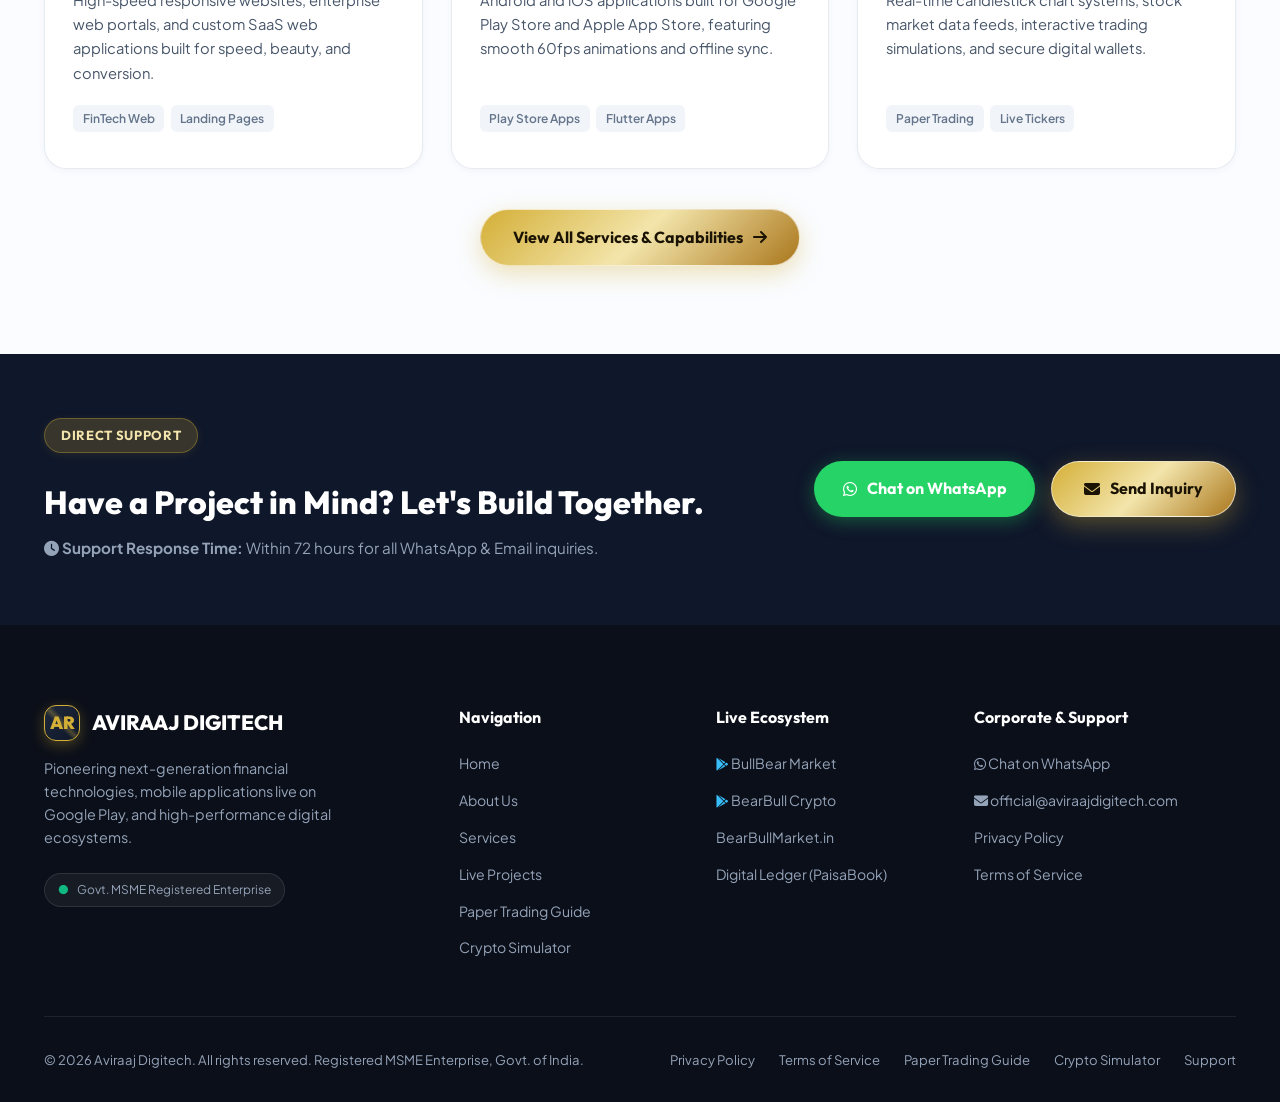
==== commit 61d3aa03: "Add SEO and GEO optimized BearBull Crypto Simulator deep-dive guide, Schema markup, and interlinking" ====
--- a/index.html
+++ b/index.html
@@ -6,8 +6,8 @@
   
   <title>Aviraaj Digitech | Enterprise FinTech, Mobile Apps & Web Engineering</title>
   <meta name="title" content="Aviraaj Digitech | Enterprise FinTech, Mobile Apps & Web Engineering">
-  <meta name="description" content="Aviraaj Digitech is an MSME registered digital technologies enterprise specializing in financial trading platforms, native Android/iOS mobile applications, and intelligent web systems. Official Google Play developer of BullBear Market (Stock Market Paper Trading App).">
-  <meta name="keywords" content="Aviraaj Digitech, aviraajdigitech.com, stock market paper trading app, best paper trading app india, Google Play Developer, BullBearMarket.in, BearBull Crypto Simulator, bearbullmarket.in, Wealth Planner Pro, Step Tracker App, Ludo Game, FinTech software development, mobile app development, Android developer, iOS apps, custom web development, MSME registered tech company">
+  <meta name="description" content="Aviraaj Digitech is an MSME registered digital technologies enterprise specializing in financial trading platforms, native Android/iOS mobile applications, and intelligent web systems. Official Google Play developer of BullBear Market and BearBull Crypto Simulator.">
+  <meta name="keywords" content="Aviraaj Digitech, aviraajdigitech.com, crypto paper trading app, best crypto simulator, stock market paper trading app, best paper trading app india, Google Play Developer, BullBearMarket.in, BearBull Crypto Simulator, bearbullmarket.in, Wealth Planner Pro, Step Tracker App, Ludo Game, FinTech software development, mobile app development, Android developer, iOS apps, custom web development, MSME registered tech company">
   <meta name="author" content="Aviraaj Digitech">
   <meta name="robots" content="index, follow">
   <link rel="canonical" href="https://aviraajdigitech.com/">
@@ -16,7 +16,7 @@
   <meta property="og:type" content="website">
   <meta property="og:url" content="https://aviraajdigitech.com/">
   <meta property="og:title" content="Aviraaj Digitech | Next-Gen Digital Products & FinTech Ecosystems">
-  <meta property="og:description" content="Building enterprise-grade financial technologies, high-speed mobile apps live on Google Play, and scalable web platforms. Creators of BullBear Market Paper Trading App.">
+  <meta property="og:description" content="Building enterprise-grade financial technologies, high-speed mobile apps live on Google Play, and scalable web platforms. Creators of BullBear Market and BearBull Crypto Simulator.">
   <meta property="og:site_name" content="Aviraaj Digitech">
 
   <!-- Favicon -->
@@ -38,6 +38,7 @@
         "foundingDate": "2024",
         "knowsAbout": [
           "Financial Technology",
+          "Crypto Paper Trading Simulators",
           "Stock Market Paper Trading",
           "Google Play Store Applications",
           "Mobile App Development",
@@ -93,6 +94,7 @@
           <li><a href="services.html" class="nav-link">Services</a></li>
           <li><a href="projects.html" class="nav-link">Live Projects</a></li>
           <li><a href="paper-trading.html" class="nav-link">Paper Trading App</a></li>
+          <li><a href="crypto-simulator.html" class="nav-link">Crypto Simulator</a></li>
           <li><a href="contact.html" class="nav-cta-btn"><i class="fas fa-paper-plane"></i> Contact Us</a></li>
         </ul>
 
@@ -121,16 +123,19 @@
             </div>
 
             <h1 class="hero-title">
-              Architecting <span class="text-gold-gradient">Next-Gen FinTech</span> & Paper Trading Ecosystems
+              Architecting <span class="text-gold-gradient">Next-Gen FinTech</span> & Crypto Simulators
             </h1>
 
             <p class="hero-desc">
-              Aviraaj Digitech designs and deploys ultra-fast financial market analytics, Google Play Store live mobile applications (Android/iOS), paper trading simulators, and scalable web architectures.
+              Aviraaj Digitech designs and deploys ultra-fast financial market analytics, Google Play Store live mobile applications (Android/iOS), crypto paper trading simulators, and scalable web architectures.
             </p>
 
             <div class="hero-actions">
               <a href="paper-trading.html" class="btn-primary-3d">
-                <i class="fas fa-chart-line"></i> Paper Trading App Guide
+                <i class="fas fa-chart-line"></i> Stock Paper Trading
+              </a>
+              <a href="crypto-simulator.html" class="btn-primary-3d" style="background:var(--tech-blue-gradient); color:#FFFFFF;">
+                <i class="fas fa-coins"></i> Crypto Simulator
               </a>
               <a href="https://wa.me/918410625142?text=Hello%20Aviraaj%20Digitech%2C%20I%20want%20to%20discuss%20a%20project." target="_blank" rel="noopener noreferrer" class="btn-whatsapp-hero">
                 <i class="fab fa-whatsapp"></i> Chat on WhatsApp
@@ -338,19 +343,19 @@
                 <span class="badge-tag" style="background:rgba(212,175,55,0.15); color:var(--primary-gold-dark); margin:0; font-size:0.75rem;">● 20x Margin Simulator</span>
                 <span class="badge-playstore-live"><i class="fab fa-google-play"></i> Play Store Live</span>
               </div>
-              <h3>BearBull Crypto Simulator</h3>
+              <h3>BearBull : Crypto Simulator</h3>
               <p>
-                Crypto trading with virtual money featuring 20x margin capabilities, mystery box rewards, level progression, real-time crypto price action, leaderboards, and gamified achievement systems.
+                Crypto trading with $100,000 virtual money featuring 20x margin capabilities, real-time Binance data feeds, mystery box rewards, level progression, leaderboards, and gamified achievement systems.
               </p>
               <div class="project-feat-badges">
-                <span class="project-feat-badge"><i class="fas fa-coins"></i> Virtual Money</span>
+                <span class="project-feat-badge"><i class="fas fa-coins"></i> $100K Virtual Money</span>
                 <span class="project-feat-badge"><i class="fas fa-bolt"></i> 20x Margin</span>
                 <span class="project-feat-badge"><i class="fas fa-gift"></i> Mystery Box</span>
                 <span class="project-feat-badge"><i class="fas fa-trophy"></i> Leaderboards</span>
               </div>
 
               <div style="margin-top:auto; display:flex; gap:0.75rem; flex-wrap:wrap; align-items:center;">
-                <a href="https://bearbullmarket.in" target="_blank" rel="noopener noreferrer" class="btn-primary-3d" style="padding:0.6rem 1.4rem; font-size:0.9rem;">
+                <a href="https://bearbullmarket.in" target="_blank" rel="noopener noreferrer" class="btn-primary-3d" style="padding:0.6rem 1.4rem; font-size:0.9rem; background:var(--tech-blue-gradient); color:#FFFFFF;">
                   <i class="fas fa-globe"></i> Live Web
                 </a>
                 <a href="https://bearbullmarket.in" target="_blank" rel="noopener noreferrer" class="btn-playstore">
@@ -359,6 +364,9 @@
                     <span class="small">GET IT ON</span>
                     <span class="big">Google Play</span>
                   </div>
+                </a>
+                <a href="crypto-simulator.html" class="btn-secondary-glass" style="padding:0.6rem 1.2rem; font-size:0.85rem;">
+                  Read Crypto Guide →
                 </a>
               </div>
             </div>
@@ -515,6 +523,7 @@
             <li class="footer-link"><a href="services.html">Services</a></li>
             <li class="footer-link"><a href="projects.html">Live Projects</a></li>
             <li class="footer-link"><a href="paper-trading.html">Paper Trading Guide</a></li>
+            <li class="footer-link"><a href="crypto-simulator.html">Crypto Simulator</a></li>
           </ul>
         </div>
 
@@ -548,6 +557,7 @@
           <a href="privacy.html">Privacy Policy</a>
           <a href="terms.html">Terms of Service</a>
           <a href="paper-trading.html">Paper Trading Guide</a>
+          <a href="crypto-simulator.html">Crypto Simulator</a>
           <a href="contact.html">Support</a>
         </div>
       </div>
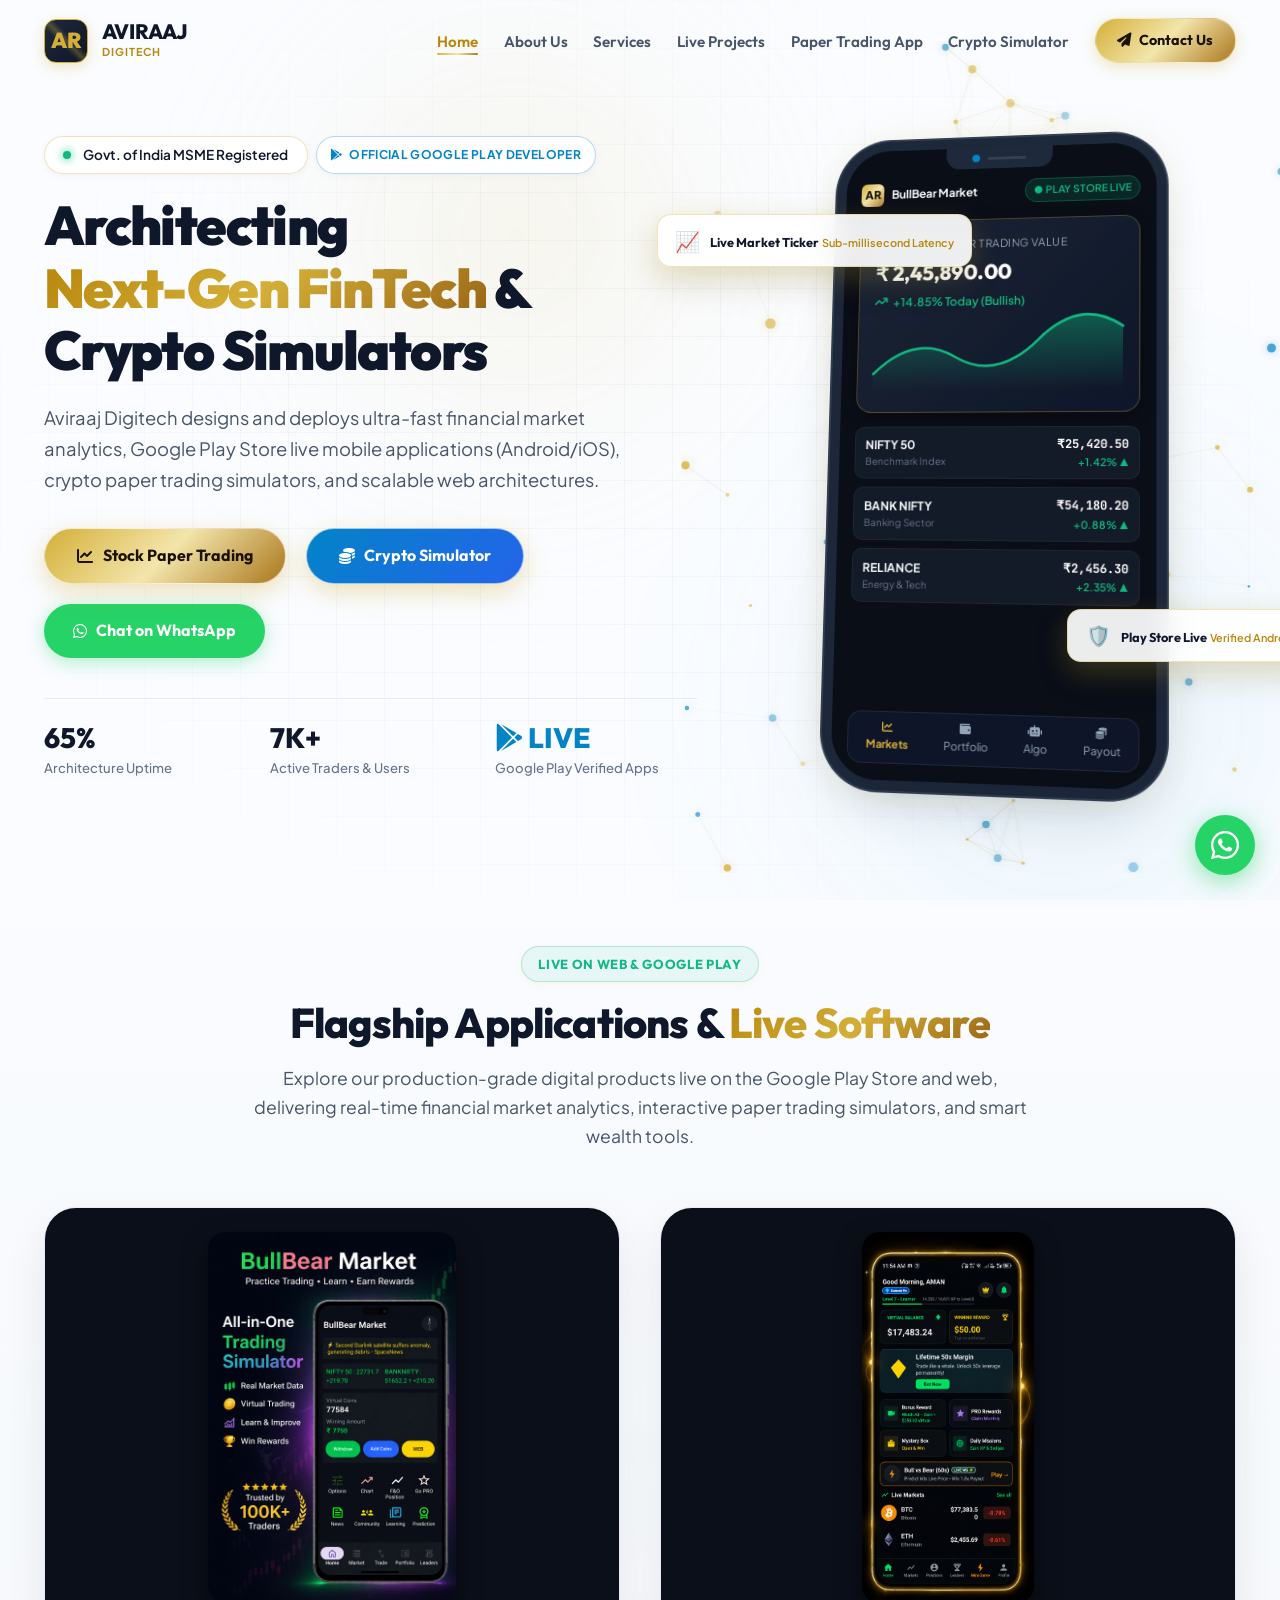
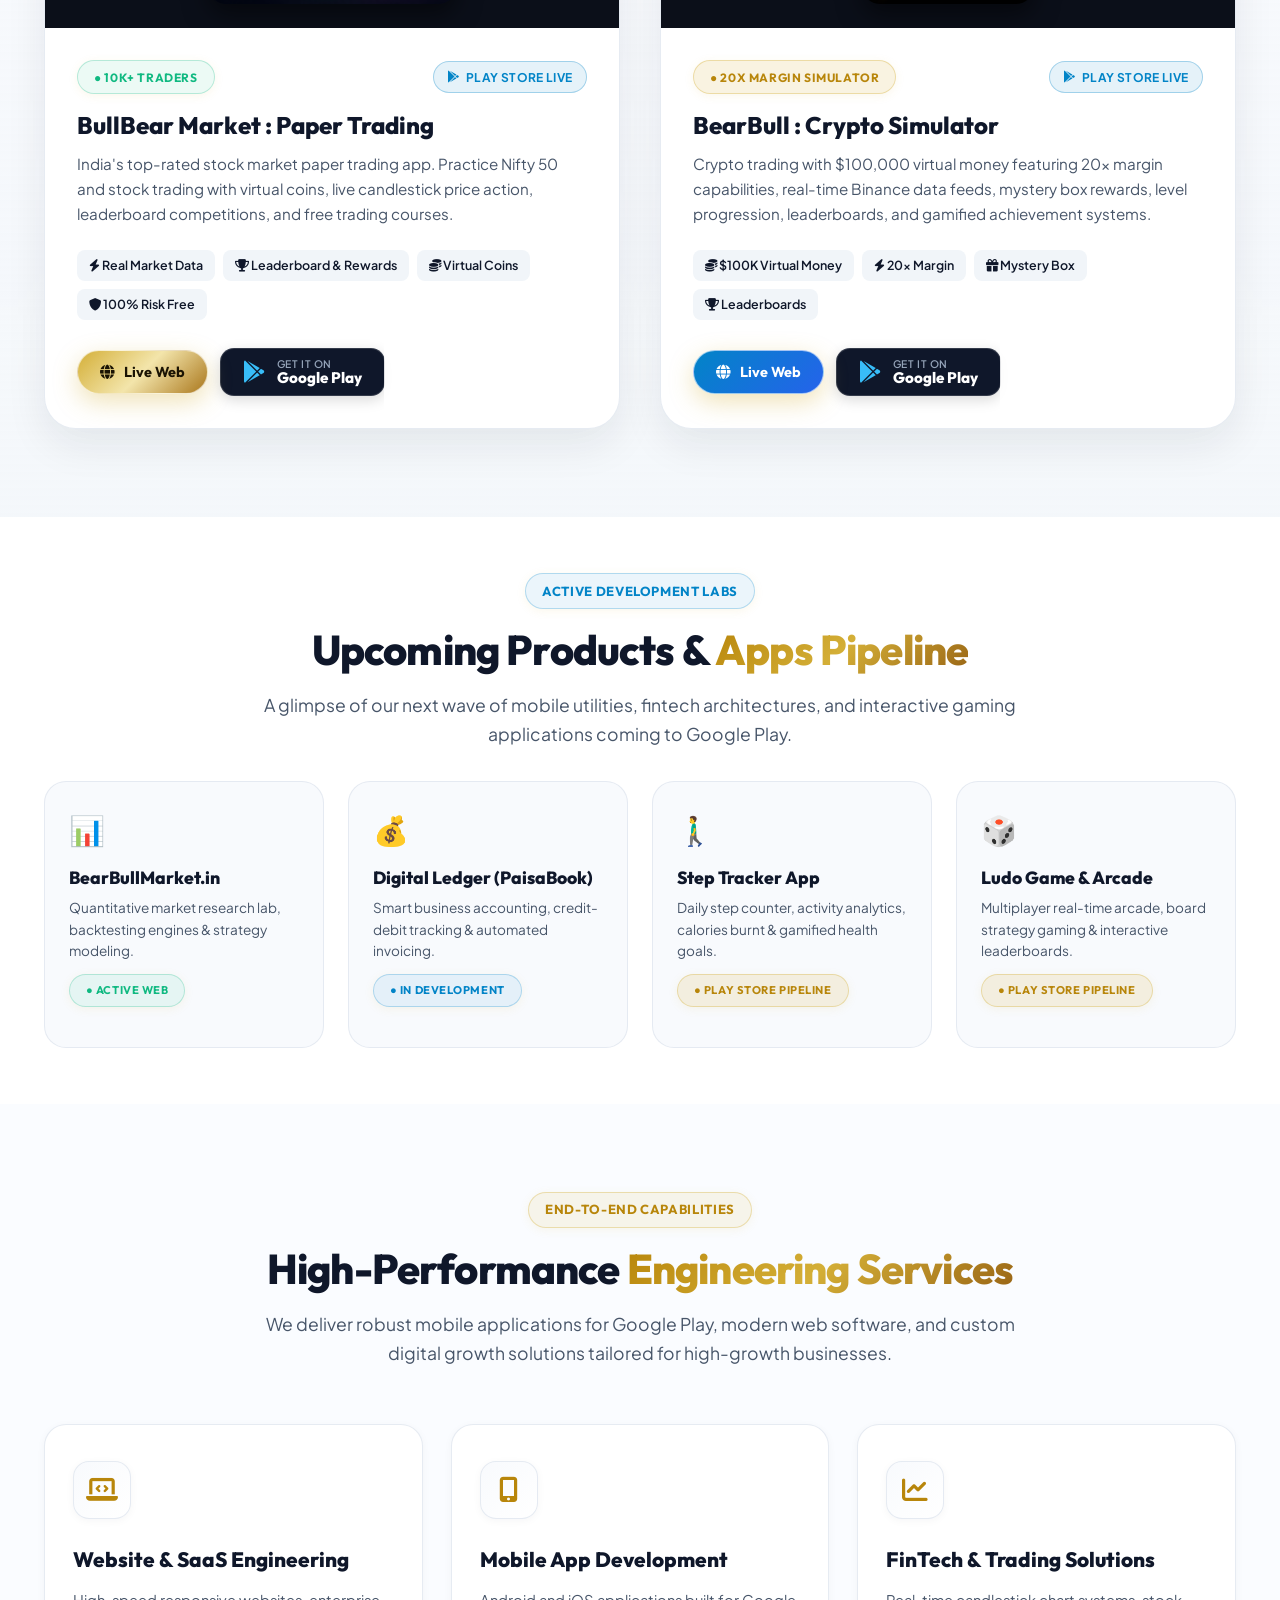
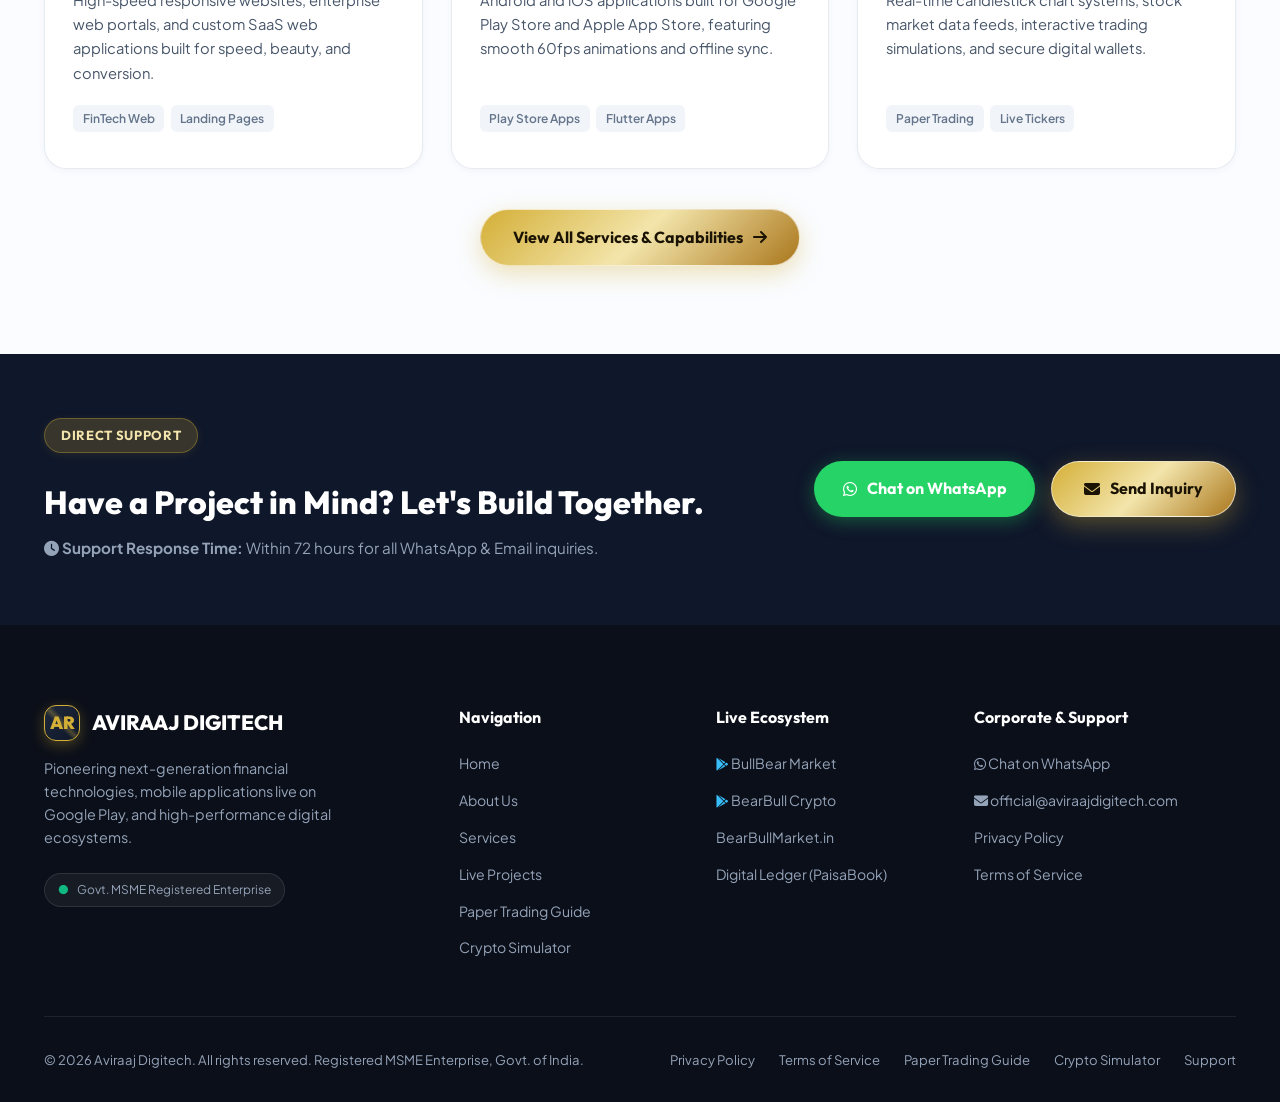
==== commit 81b0f0c4: "chore(seo): add Google Search Console verification meta tag and html file for Play Console developer" ====
--- a/index.html
+++ b/index.html
@@ -11,6 +11,7 @@
   <meta name="author" content="Aviraaj Digitech">
   <meta name="robots" content="index, follow">
   <link rel="canonical" href="https://aviraajdigitech.com/">
+  <meta name="google-site-verification" content="DkfCkZ8iwTdMlrMBTYx-JMckhIuGWbJLpbwuLLJZ73E">
 
   <!-- Open Graph -->
   <meta property="og:type" content="website">
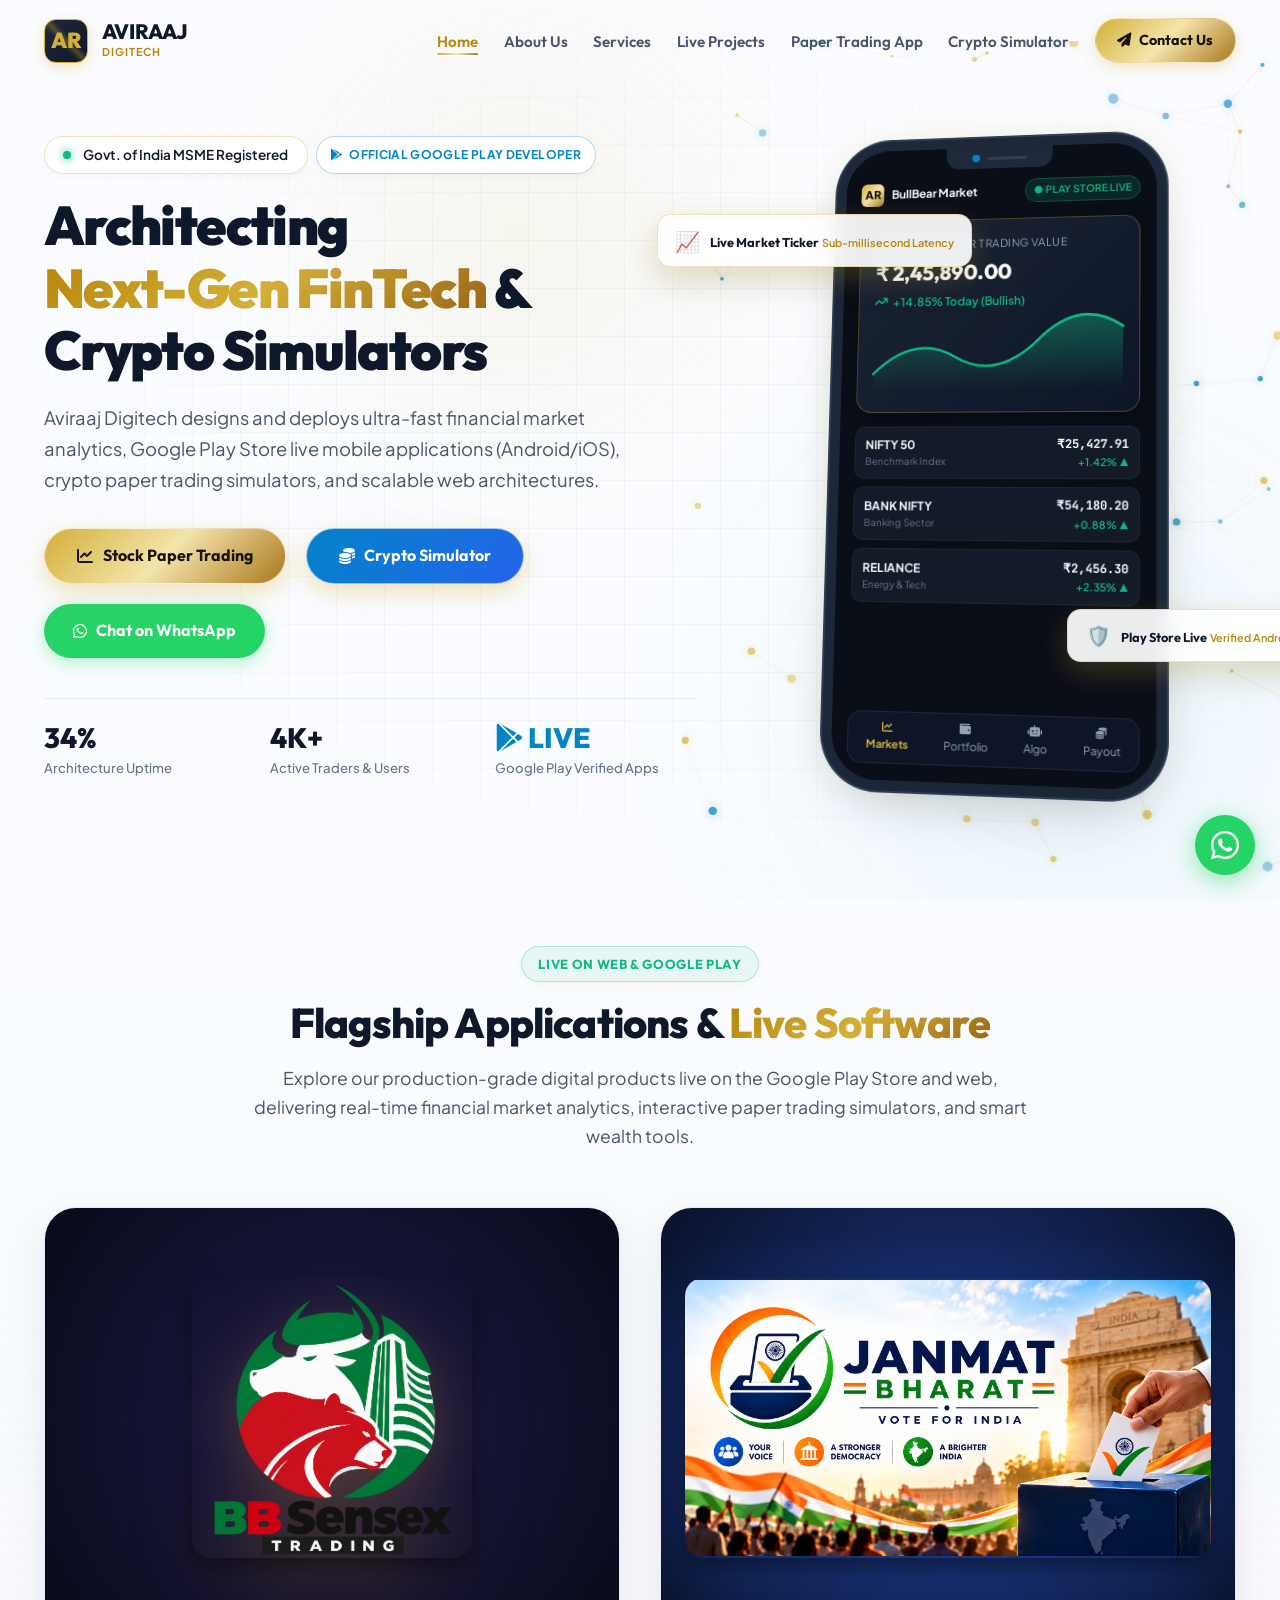
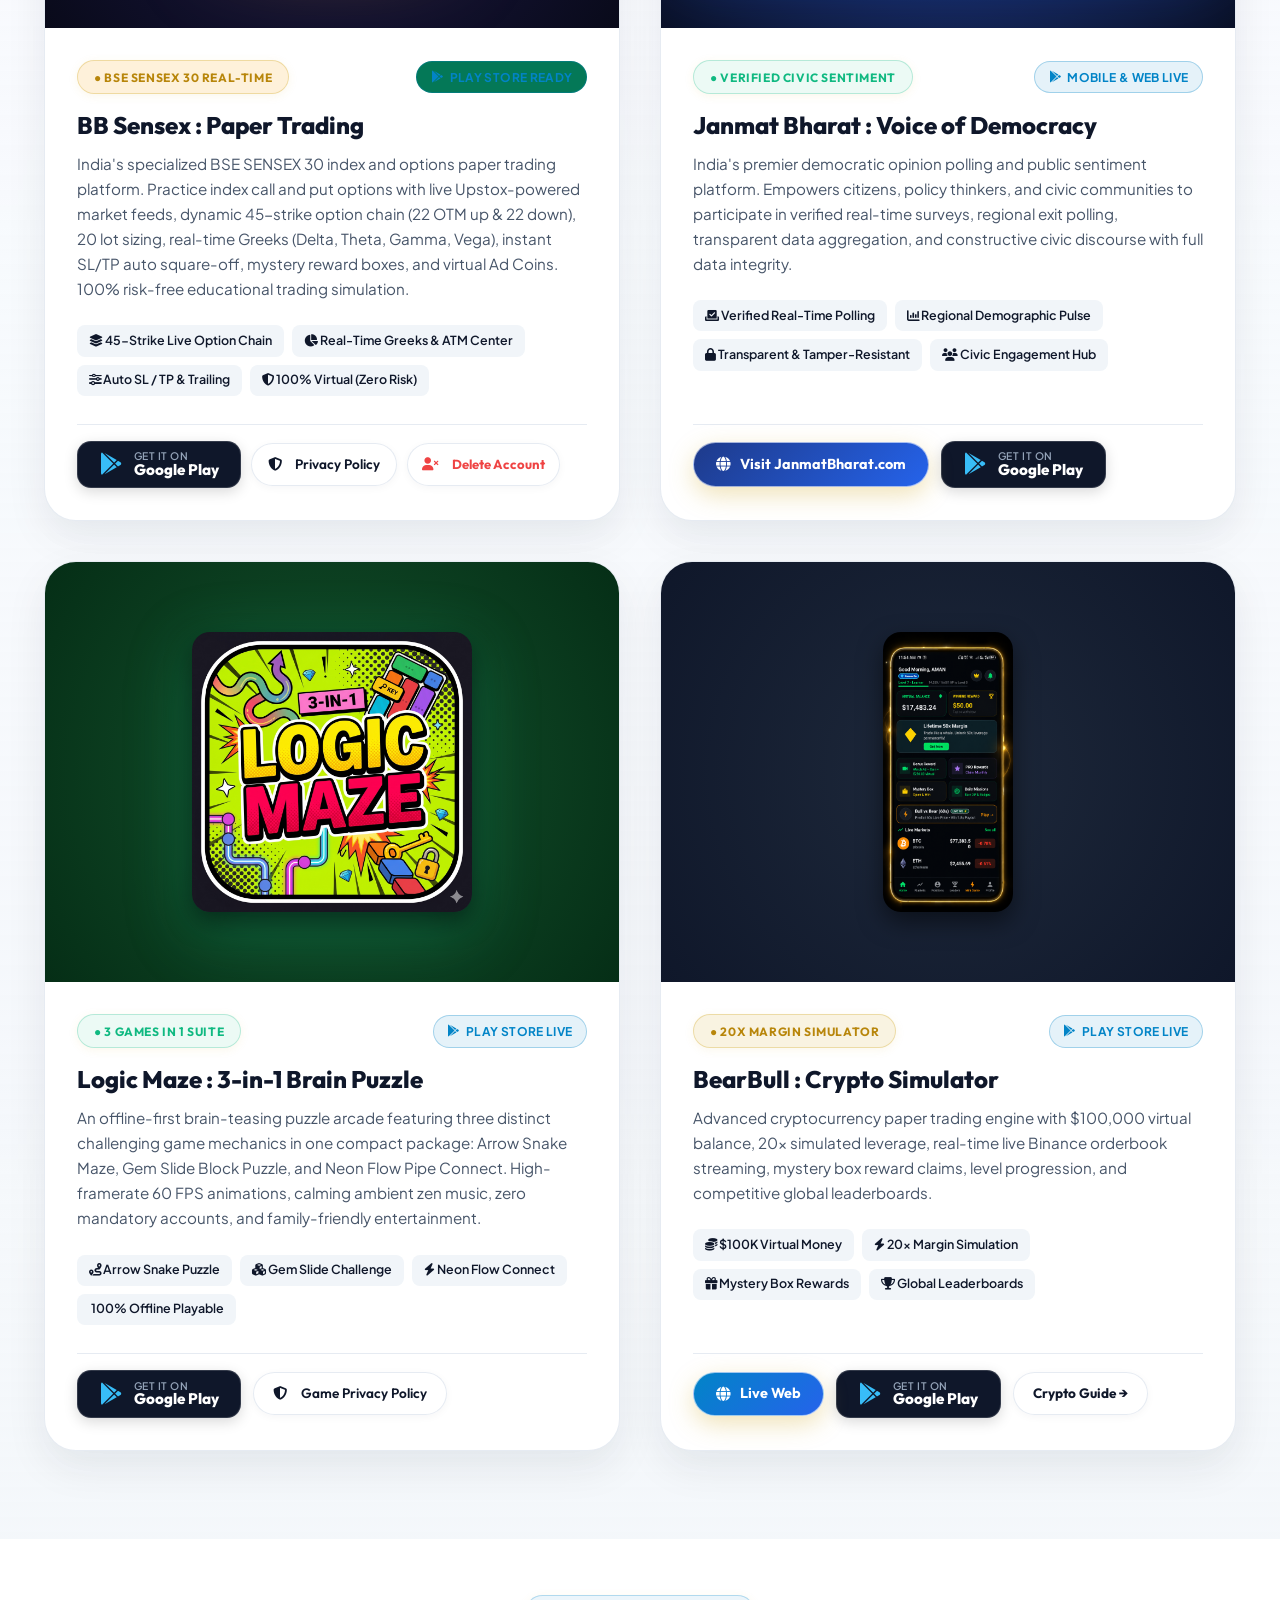
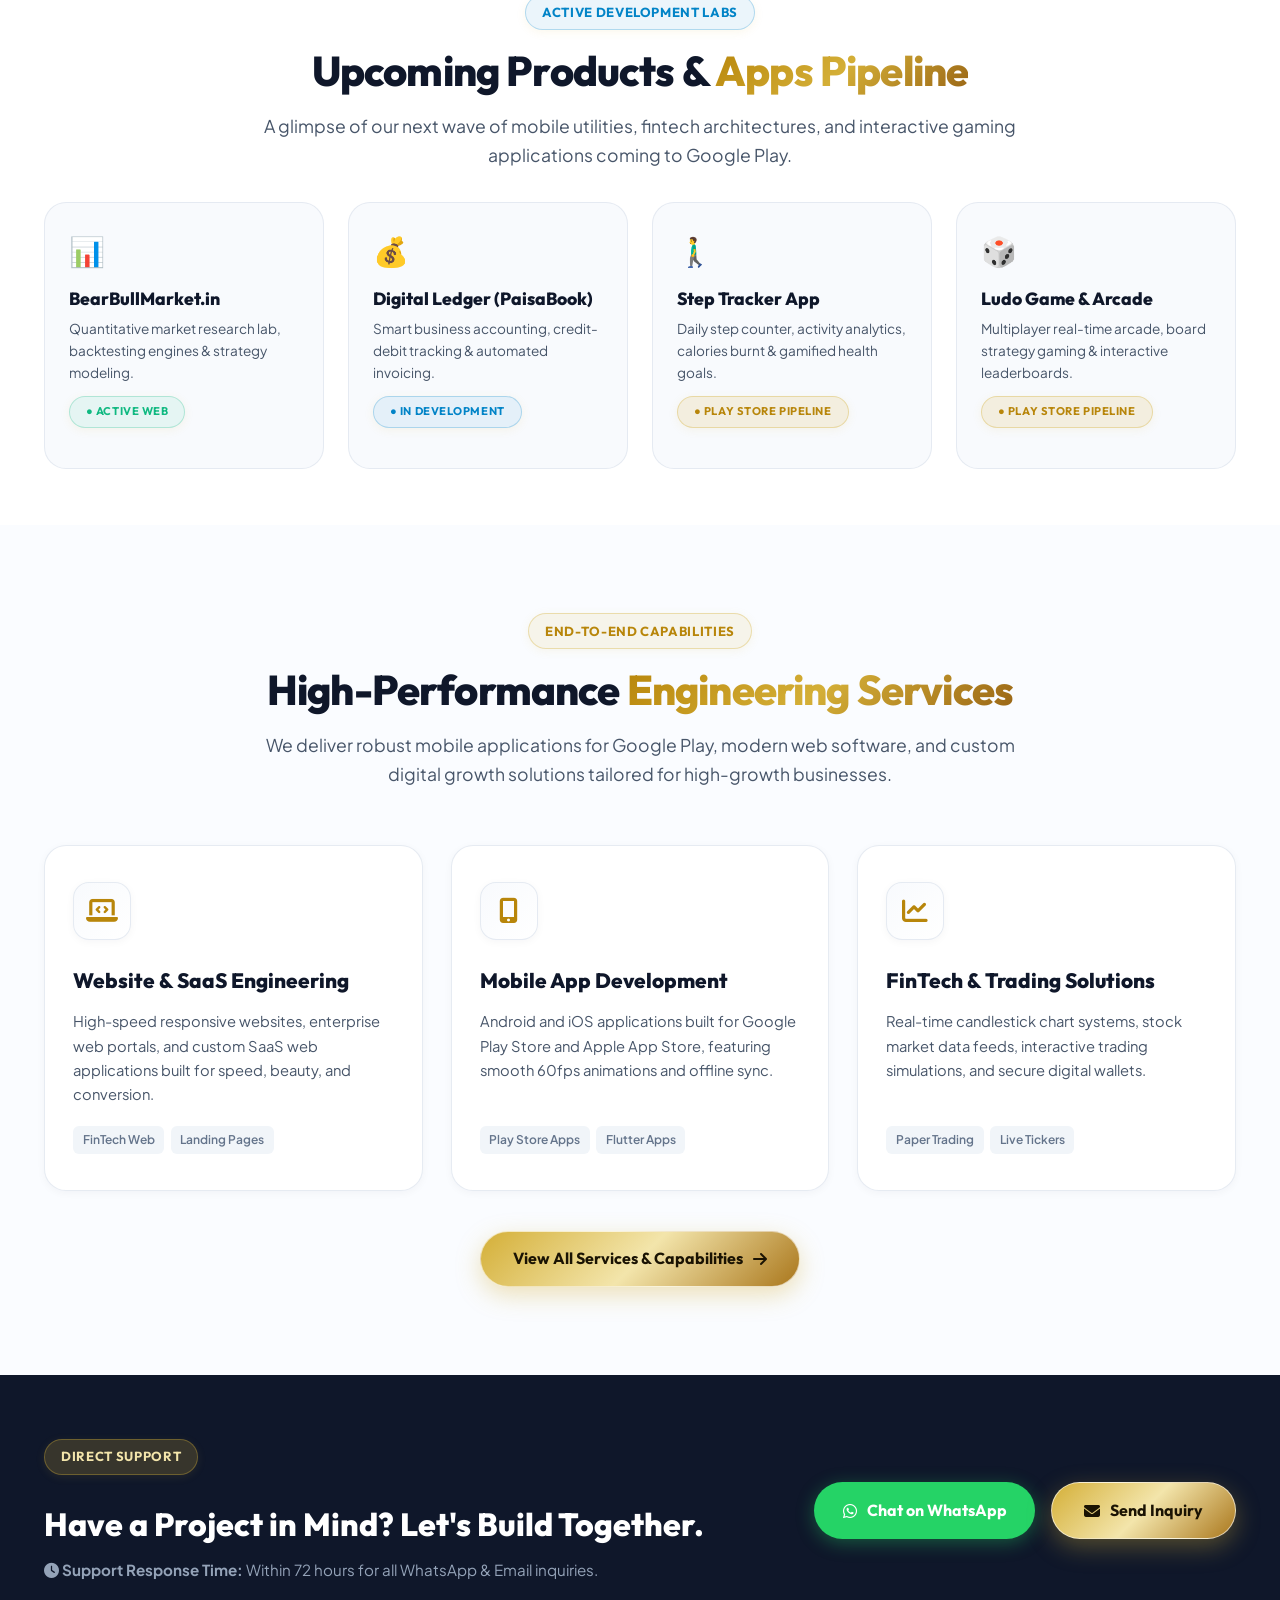
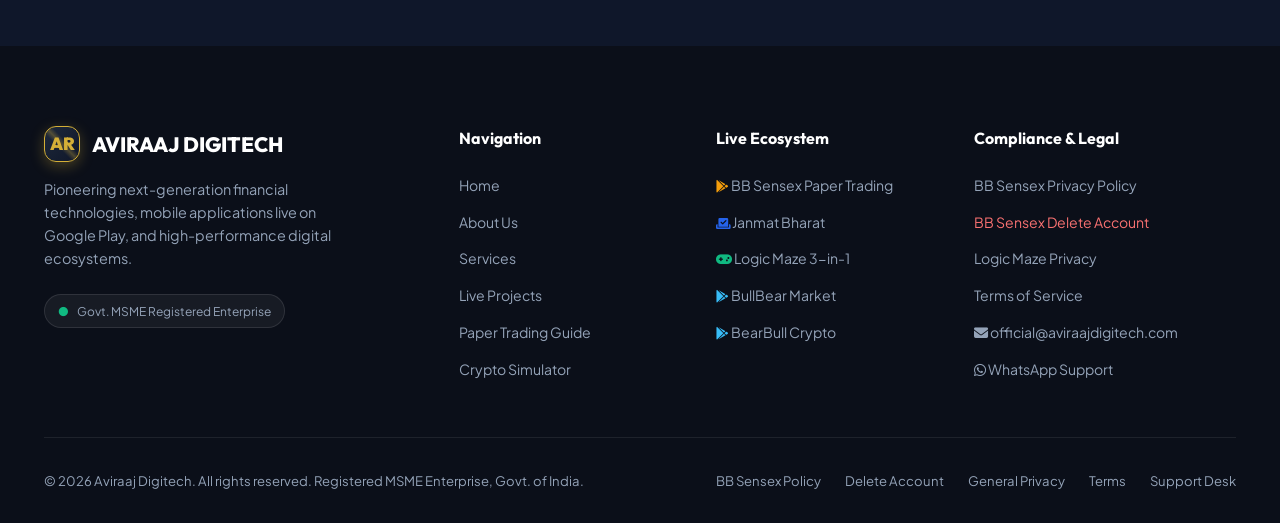
==== commit 28f09513: "Add BB Sensex Privacy Policy, Delete Account page, app-ads.txt, and update app showcase for BB Sense" ====
--- a/index.html
+++ b/index.html
@@ -295,67 +295,141 @@
 
         <div class="showcase-grid-real">
           
-          <!-- Card 1: BullBear Market (Stock Market Paper Trading App) -->
-          <div class="project-real-card">
-            <div class="project-img-wrapper">
-              <img src="assets/bullbear-showcase-1.png" alt="BullBear Market Stock Market Paper Trading App">
+          <!-- Card 1: BB Sensex Paper Trading (New Flagship Application) -->
+          <div class="project-real-card" id="bb-sensex-card">
+            <div class="project-img-wrapper" style="background: radial-gradient(circle at center, #1E1B4B 0%, #090A1A 100%);">
+              <img src="assets/bb-sensex-logo.png" alt="BB Sensex Paper Trading App Logo" style="max-height: 280px; filter: drop-shadow(0 15px 30px rgba(245, 158, 11, 0.25));">
             </div>
             <div class="project-real-body">
               <div style="display:flex; justify-content:space-between; align-items:center; margin-bottom:0.75rem; flex-wrap:wrap; gap:0.4rem;">
-                <span class="badge-tag green" style="margin:0; font-size:0.75rem;">● 10K+ Traders</span>
-                <span class="badge-playstore-live"><i class="fab fa-google-play"></i> Play Store Live</span>
-              </div>
-              <h3>BullBear Market : Paper Trading</h3>
+                <span class="badge-tag" style="background:rgba(245, 158, 11, 0.15); color:var(--primary-gold-dark); margin:0; font-size:0.75rem; font-weight:700;">● BSE SENSEX 30 Real-Time</span>
+                <span class="badge-playstore-live" style="background:#047857;"><i class="fab fa-google-play"></i> Play Store Ready</span>
+              </div>
+              <h3 style="display:flex; align-items:center; gap:0.5rem;">
+                BB Sensex : Paper Trading
+              </h3>
               <p>
-                India's top-rated stock market paper trading app. Practice Nifty 50 and stock trading with virtual coins, live candlestick price action, leaderboard competitions, and free trading courses.
+                India's specialized BSE SENSEX 30 index and options paper trading platform. Practice index call and put options with live Upstox-powered market feeds, dynamic 45-strike option chain (22 OTM up & 22 down), 20 lot sizing, real-time Greeks (Delta, Theta, Gamma, Vega), instant SL/TP auto square-off, mystery reward boxes, and virtual Ad Coins. 100% risk-free educational trading simulation.
               </p>
               <div class="project-feat-badges">
-                <span class="project-feat-badge"><i class="fas fa-bolt"></i> Real Market Data</span>
-                <span class="project-feat-badge"><i class="fas fa-trophy"></i> Leaderboard & Rewards</span>
-                <span class="project-feat-badge"><i class="fas fa-coins"></i> Virtual Coins</span>
-                <span class="project-feat-badge"><i class="fas fa-shield"></i> 100% Risk Free</span>
+                <span class="project-feat-badge"><i class="fas fa-layer-group"></i> 45-Strike Live Option Chain</span>
+                <span class="project-feat-badge"><i class="fas fa-chart-pie"></i> Real-Time Greeks & ATM Center</span>
+                <span class="project-feat-badge"><i class="fas fa-sliders"></i> Auto SL / TP & Trailing</span>
+                <span class="project-feat-badge"><i class="fas fa-shield-halved"></i> 100% Virtual (Zero Risk)</span>
               </div>
               
-              <div style="margin-top:auto; display:flex; gap:0.75rem; flex-wrap:wrap; align-items:center;">
-                <a href="https://bullbearmarket.in" target="_blank" rel="noopener noreferrer" class="btn-primary-3d" style="padding:0.6rem 1.4rem; font-size:0.9rem;">
-                  <i class="fas fa-globe"></i> Live Web
-                </a>
-                <a href="https://bullbearmarket.in" target="_blank" rel="noopener noreferrer" class="btn-playstore">
+              <div style="margin-top:auto; display:flex; gap:0.6rem; flex-wrap:wrap; align-items:center; padding-top:1rem; border-top:1px solid var(--border-subtle);">
+                <a href="#playstore-bbsensex" class="btn-playstore" title="Download on Google Play Store">
                   <i class="fab fa-google-play"></i>
                   <div class="btn-playstore-text">
                     <span class="small">GET IT ON</span>
                     <span class="big">Google Play</span>
                   </div>
                 </a>
-                <a href="paper-trading.html" class="btn-secondary-glass" style="padding:0.6rem 1.2rem; font-size:0.85rem;">
-                  Read App Guide →
-                </a>
-              </div>
-            </div>
-          </div>
-
-          <!-- Card 2: BearBull Crypto Simulator (Connected to bearbullmarket.in) -->
-          <div class="project-real-card">
-            <div class="project-img-wrapper">
-              <img src="assets/bullbear-pro-game.png" alt="BearBull Crypto Simulator Preview">
+                <a href="bb-sensex-privacy-policy.html" class="btn-secondary-glass" style="padding:0.6rem 1rem; font-size:0.85rem; font-weight:600;">
+                  <i class="fas fa-shield-alt" style="margin-right:4px;"></i> Privacy Policy
+                </a>
+                <a href="bb-sensex-delete-account.html" class="btn-secondary-glass" style="padding:0.6rem 0.9rem; font-size:0.82rem; color:#EF4444;" title="Account & Data Deletion Portal">
+                  <i class="fas fa-user-xmark" style="margin-right:4px;"></i> Delete Account
+                </a>
+              </div>
+            </div>
+          </div>
+
+          <!-- Card 2: Janmat Bharat (Democratic Sentiment & Polling App) -->
+          <div class="project-real-card" id="janmat-bharat-card">
+            <div class="project-img-wrapper" style="background: radial-gradient(circle at center, #1E3A8A 0%, #0A1128 100%);">
+              <img src="assets/janmat-bharat-logo.png" alt="Janmat Bharat Mobile Application Logo" style="max-height: 280px; filter: drop-shadow(0 15px 30px rgba(37, 99, 235, 0.3));">
             </div>
             <div class="project-real-body">
               <div style="display:flex; justify-content:space-between; align-items:center; margin-bottom:0.75rem; flex-wrap:wrap; gap:0.4rem;">
-                <span class="badge-tag" style="background:rgba(212,175,55,0.15); color:var(--primary-gold-dark); margin:0; font-size:0.75rem;">● 20x Margin Simulator</span>
+                <span class="badge-tag green" style="margin:0; font-size:0.75rem; font-weight:700;">● Verified Civic Sentiment</span>
+                <span class="badge-playstore-live"><i class="fab fa-google-play"></i> Mobile & Web Live</span>
+              </div>
+              <h3>Janmat Bharat : Voice of Democracy</h3>
+              <p>
+                India's premier democratic opinion polling and public sentiment platform. Empowers citizens, policy thinkers, and civic communities to participate in verified real-time surveys, regional exit polling, transparent data aggregation, and constructive civic discourse with full data integrity.
+              </p>
+              <div class="project-feat-badges">
+                <span class="project-feat-badge"><i class="fas fa-check-to-slot"></i> Verified Real-Time Polling</span>
+                <span class="project-feat-badge"><i class="fas fa-chart-column"></i> Regional Demographic Pulse</span>
+                <span class="project-feat-badge"><i class="fas fa-lock"></i> Transparent & Tamper-Resistant</span>
+                <span class="project-feat-badge"><i class="fas fa-users"></i> Civic Engagement Hub</span>
+              </div>
+              
+              <div style="margin-top:auto; display:flex; gap:0.75rem; flex-wrap:wrap; align-items:center; padding-top:1rem; border-top:1px solid var(--border-subtle);">
+                <a href="https://janmatbharat.com" target="_blank" rel="noopener noreferrer" class="btn-primary-3d" style="padding:0.6rem 1.4rem; font-size:0.9rem; background:linear-gradient(135deg, #1E3A8A, #2563EB); color:#FFFFFF;">
+                  <i class="fas fa-globe"></i> Visit JanmatBharat.com
+                </a>
+                <a href="https://janmatbharat.com" target="_blank" rel="noopener noreferrer" class="btn-playstore">
+                  <i class="fab fa-google-play"></i>
+                  <div class="btn-playstore-text">
+                    <span class="small">GET IT ON</span>
+                    <span class="big">Google Play</span>
+                  </div>
+                </a>
+              </div>
+            </div>
+          </div>
+
+          <!-- Card 3: Logic Maze : 3-in-1 Brain Puzzle Game -->
+          <div class="project-real-card" id="logic-maze-card">
+            <div class="project-img-wrapper" style="background: radial-gradient(circle at center, #14532D 0%, #052E16 100%);">
+              <img src="assets/logic-maze-logo.png" alt="Logic Maze 3-in-1 Brain Puzzle Game" style="max-height: 280px; filter: drop-shadow(0 15px 30px rgba(16, 185, 129, 0.3));">
+            </div>
+            <div class="project-real-body">
+              <div style="display:flex; justify-content:space-between; align-items:center; margin-bottom:0.75rem; flex-wrap:wrap; gap:0.4rem;">
+                <span class="badge-tag green" style="margin:0; font-size:0.75rem; font-weight:700;">● 3 Games in 1 Suite</span>
+                <span class="badge-playstore-live"><i class="fab fa-google-play"></i> Play Store Live</span>
+              </div>
+              <h3>Logic Maze : 3-in-1 Brain Puzzle</h3>
+              <p>
+                An offline-first brain-teasing puzzle arcade featuring three distinct challenging game mechanics in one compact package: Arrow Snake Maze, Gem Slide Block Puzzle, and Neon Flow Pipe Connect. High-framerate 60 FPS animations, calming ambient zen music, zero mandatory accounts, and family-friendly entertainment.
+              </p>
+              <div class="project-feat-badges">
+                <span class="project-feat-badge"><i class="fas fa-route"></i> Arrow Snake Puzzle</span>
+                <span class="project-feat-badge"><i class="fas fa-cubes"></i> Gem Slide Challenge</span>
+                <span class="project-feat-badge"><i class="fas fa-bolt"></i> Neon Flow Connect</span>
+                <span class="project-feat-badge"><i class="fas fa-wifi-slash"></i> 100% Offline Playable</span>
+              </div>
+              
+              <div style="margin-top:auto; display:flex; gap:0.75rem; flex-wrap:wrap; align-items:center; padding-top:1rem; border-top:1px solid var(--border-subtle);">
+                <a href="https://play.google.com/store/apps/details?id=com.aviraajdigitech.logicmaze" target="_blank" rel="noopener noreferrer" class="btn-playstore">
+                  <i class="fab fa-google-play"></i>
+                  <div class="btn-playstore-text">
+                    <span class="small">GET IT ON</span>
+                    <span class="big">Google Play</span>
+                  </div>
+                </a>
+                <a href="privacy.html" class="btn-secondary-glass" style="padding:0.6rem 1.2rem; font-size:0.85rem; font-weight:600;">
+                  <i class="fas fa-shield-alt" style="margin-right:4px;"></i> Game Privacy Policy
+                </a>
+              </div>
+            </div>
+          </div>
+
+          <!-- Card 4: BearBull : Crypto Simulator -->
+          <div class="project-real-card" id="bearbull-crypto-card">
+            <div class="project-img-wrapper" style="background: radial-gradient(circle at center, #1E293B 0%, #0F172A 100%);">
+              <img src="assets/bullbear-pro-game.png" alt="BearBull Crypto Simulator Preview" style="max-height: 280px;">
+            </div>
+            <div class="project-real-body">
+              <div style="display:flex; justify-content:space-between; align-items:center; margin-bottom:0.75rem; flex-wrap:wrap; gap:0.4rem;">
+                <span class="badge-tag" style="background:rgba(212,175,55,0.15); color:var(--primary-gold-dark); margin:0; font-size:0.75rem; font-weight:700;">● 20x Margin Simulator</span>
                 <span class="badge-playstore-live"><i class="fab fa-google-play"></i> Play Store Live</span>
               </div>
               <h3>BearBull : Crypto Simulator</h3>
               <p>
-                Crypto trading with $100,000 virtual money featuring 20x margin capabilities, real-time Binance data feeds, mystery box rewards, level progression, leaderboards, and gamified achievement systems.
+                Advanced cryptocurrency paper trading engine with $100,000 virtual balance, 20x simulated leverage, real-time live Binance orderbook streaming, mystery box reward claims, level progression, and competitive global leaderboards.
               </p>
               <div class="project-feat-badges">
                 <span class="project-feat-badge"><i class="fas fa-coins"></i> $100K Virtual Money</span>
-                <span class="project-feat-badge"><i class="fas fa-bolt"></i> 20x Margin</span>
-                <span class="project-feat-badge"><i class="fas fa-gift"></i> Mystery Box</span>
-                <span class="project-feat-badge"><i class="fas fa-trophy"></i> Leaderboards</span>
-              </div>
-
-              <div style="margin-top:auto; display:flex; gap:0.75rem; flex-wrap:wrap; align-items:center;">
+                <span class="project-feat-badge"><i class="fas fa-bolt"></i> 20x Margin Simulation</span>
+                <span class="project-feat-badge"><i class="fas fa-gift"></i> Mystery Box Rewards</span>
+                <span class="project-feat-badge"><i class="fas fa-trophy"></i> Global Leaderboards</span>
+              </div>
+
+              <div style="margin-top:auto; display:flex; gap:0.75rem; flex-wrap:wrap; align-items:center; padding-top:1rem; border-top:1px solid var(--border-subtle);">
                 <a href="https://bearbullmarket.in" target="_blank" rel="noopener noreferrer" class="btn-primary-3d" style="padding:0.6rem 1.4rem; font-size:0.9rem; background:var(--tech-blue-gradient); color:#FFFFFF;">
                   <i class="fas fa-globe"></i> Live Web
                 </a>
@@ -367,7 +441,7 @@
                   </div>
                 </a>
                 <a href="crypto-simulator.html" class="btn-secondary-glass" style="padding:0.6rem 1.2rem; font-size:0.85rem;">
-                  Read Crypto Guide →
+                  Crypto Guide →
                 </a>
               </div>
             </div>
@@ -531,20 +605,23 @@
         <div class="footer-col">
           <h4>Live Ecosystem</h4>
           <ul class="footer-links">
+            <li class="footer-link"><a href="#bb-sensex-card"><i class="fab fa-google-play" style="color:#F59E0B; font-size:0.8rem;"></i> BB Sensex Paper Trading</a></li>
+            <li class="footer-link"><a href="https://janmatbharat.com" target="_blank" rel="noopener noreferrer"><i class="fas fa-check-to-slot" style="color:#2563EB; font-size:0.8rem;"></i> Janmat Bharat</a></li>
+            <li class="footer-link"><a href="https://play.google.com/store/apps/details?id=com.aviraajdigitech.logicmaze" target="_blank" rel="noopener noreferrer"><i class="fas fa-gamepad" style="color:#10B981; font-size:0.8rem;"></i> Logic Maze 3-in-1</a></li>
             <li class="footer-link"><a href="https://bullbearmarket.in" target="_blank" rel="noopener noreferrer"><i class="fab fa-google-play" style="color:#38BDF8; font-size:0.8rem;"></i> BullBear Market</a></li>
             <li class="footer-link"><a href="https://bearbullmarket.in" target="_blank" rel="noopener noreferrer"><i class="fab fa-google-play" style="color:#38BDF8; font-size:0.8rem;"></i> BearBull Crypto</a></li>
-            <li class="footer-link"><a href="https://bearbullmarket.in" target="_blank" rel="noopener noreferrer">BearBullMarket.in</a></li>
-            <li class="footer-link"><a href="projects.html">Digital Ledger (PaisaBook)</a></li>
           </ul>
         </div>
 
         <div class="footer-col">
-          <h4>Corporate & Support</h4>
+          <h4>Compliance & Legal</h4>
           <ul class="footer-links">
-            <li class="footer-link"><a href="https://wa.me/918410625142?text=Hello%20Aviraaj%20Digitech%2C%20I%20have%20an%20inquiry." target="_blank" rel="noopener noreferrer"><i class="fab fa-whatsapp"></i> Chat on WhatsApp</a></li>
+            <li class="footer-link"><a href="bb-sensex-privacy-policy.html">BB Sensex Privacy Policy</a></li>
+            <li class="footer-link"><a href="bb-sensex-delete-account.html" style="color:#F87171;">BB Sensex Delete Account</a></li>
+            <li class="footer-link"><a href="privacy.html">Logic Maze Privacy</a></li>
+            <li class="footer-link"><a href="terms.html">Terms of Service</a></li>
             <li class="footer-link"><a href="mailto:official@aviraajdigitech.com"><i class="fas fa-envelope"></i> official@aviraajdigitech.com</a></li>
-            <li class="footer-link"><a href="privacy.html">Privacy Policy</a></li>
-            <li class="footer-link"><a href="terms.html">Terms of Service</a></li>
+            <li class="footer-link"><a href="https://wa.me/918410625142?text=Hello%20Aviraaj%20Digitech%2C%20I%20have%20an%20inquiry." target="_blank" rel="noopener noreferrer"><i class="fab fa-whatsapp"></i> WhatsApp Support</a></li>
           </ul>
         </div>
 
@@ -555,11 +632,11 @@
           © 2026 Aviraaj Digitech. All rights reserved. Registered MSME Enterprise, Govt. of India.
         </div>
         <div class="footer-legal-links">
-          <a href="privacy.html">Privacy Policy</a>
-          <a href="terms.html">Terms of Service</a>
-          <a href="paper-trading.html">Paper Trading Guide</a>
-          <a href="crypto-simulator.html">Crypto Simulator</a>
-          <a href="contact.html">Support</a>
+          <a href="bb-sensex-privacy-policy.html">BB Sensex Policy</a>
+          <a href="bb-sensex-delete-account.html">Delete Account</a>
+          <a href="privacy.html">General Privacy</a>
+          <a href="terms.html">Terms</a>
+          <a href="contact.html">Support Desk</a>
         </div>
       </div>
     </div>
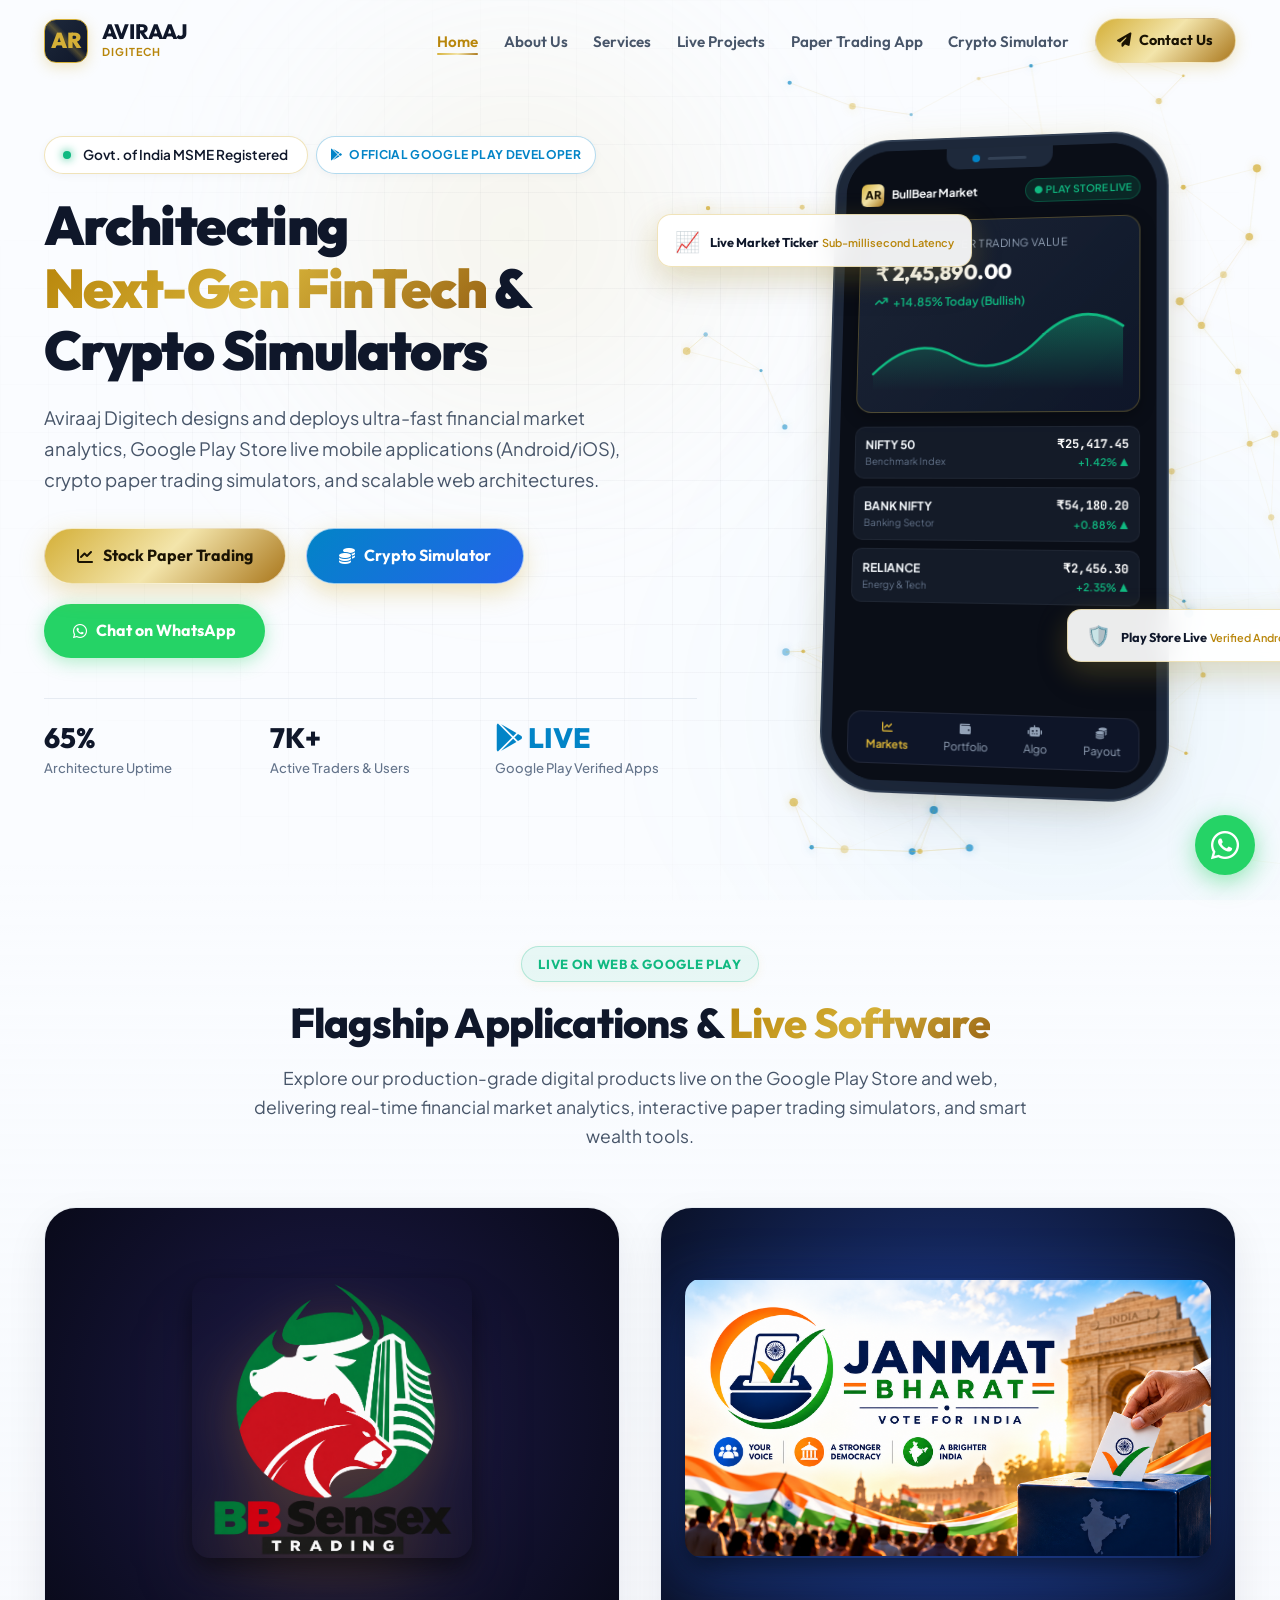
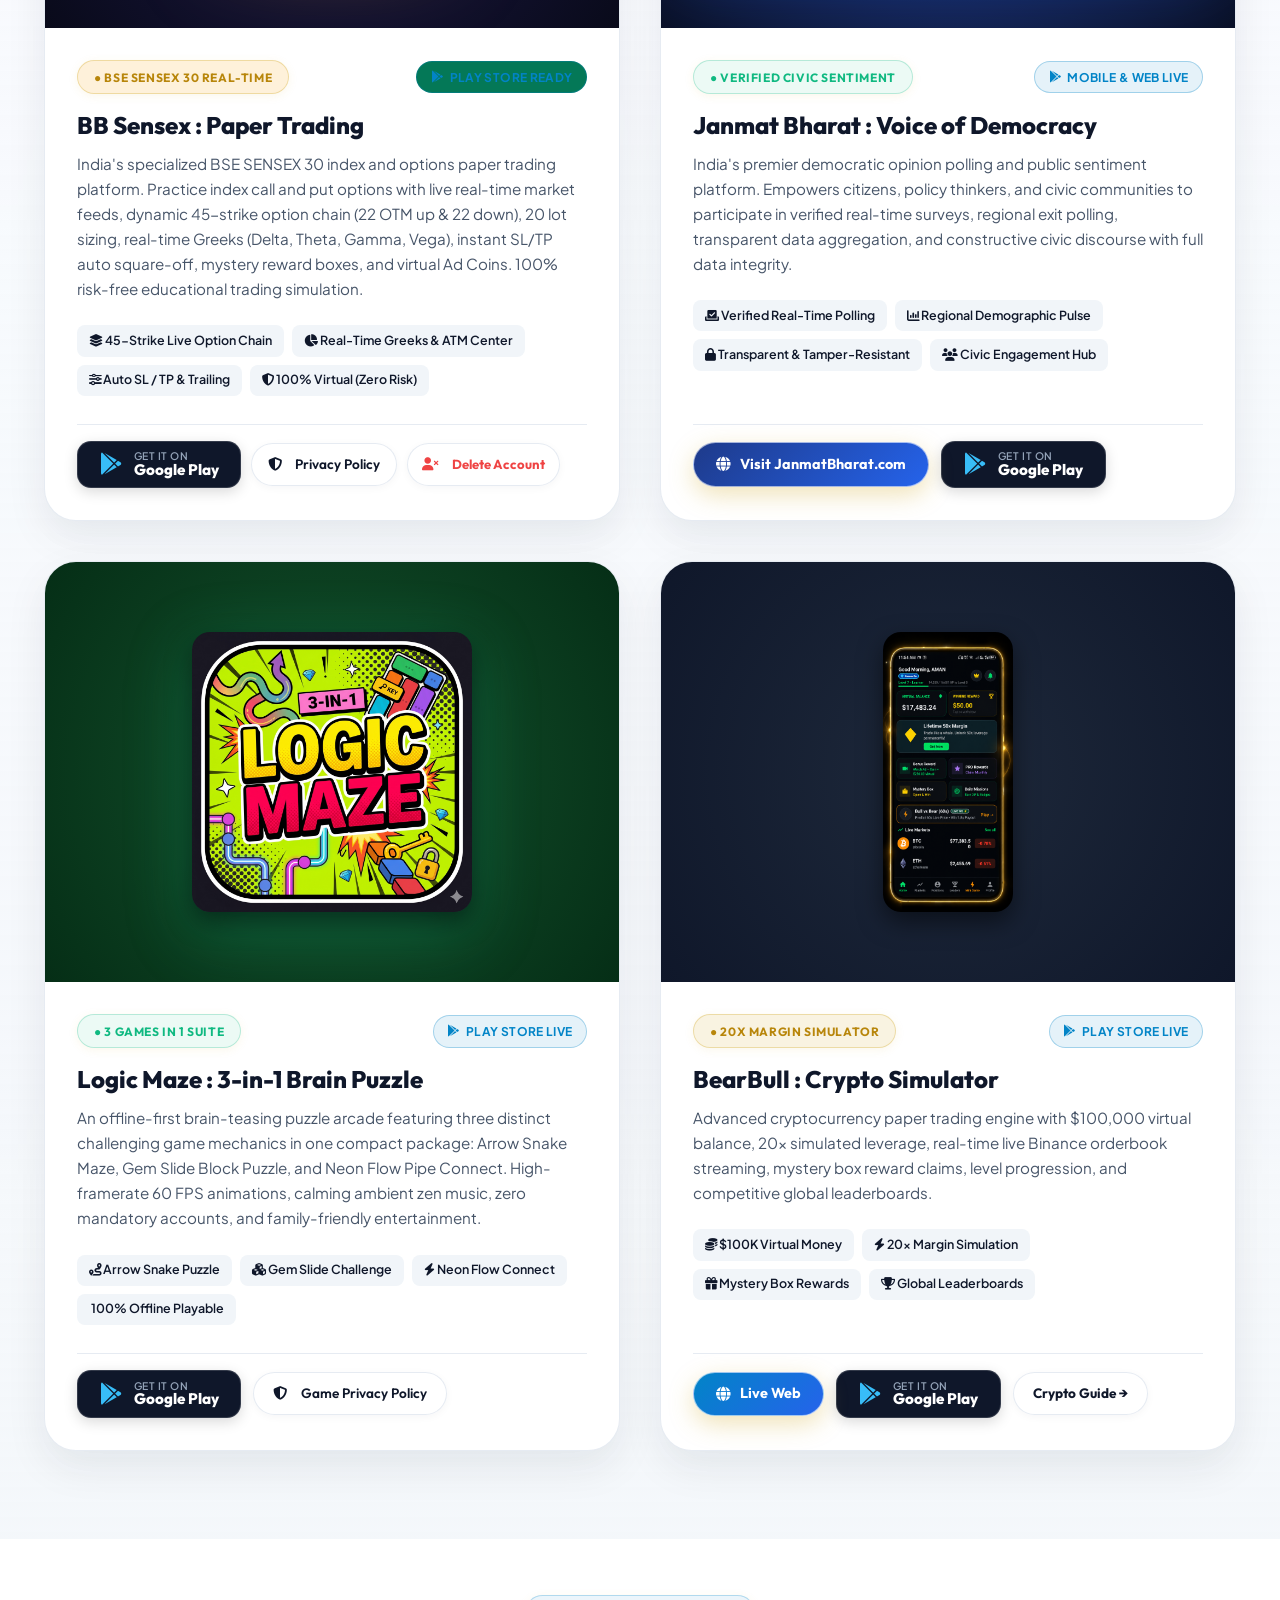
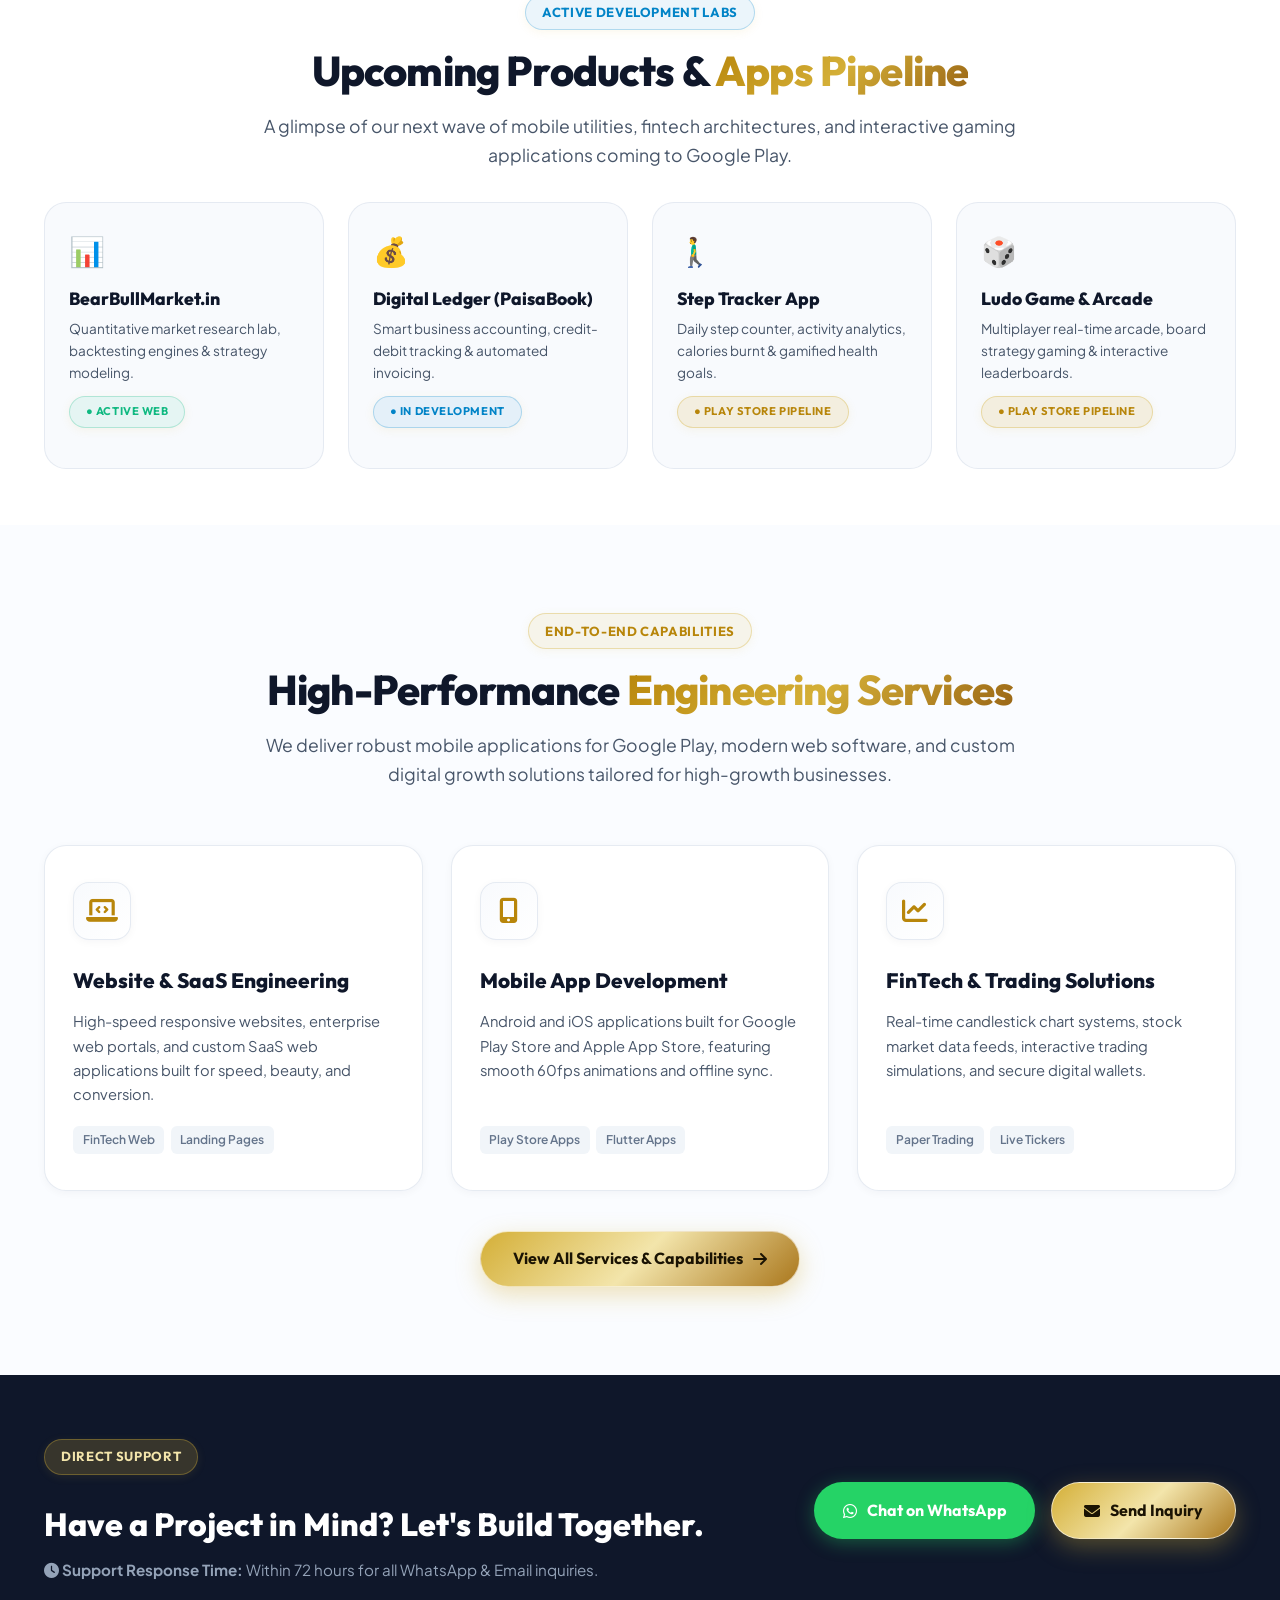
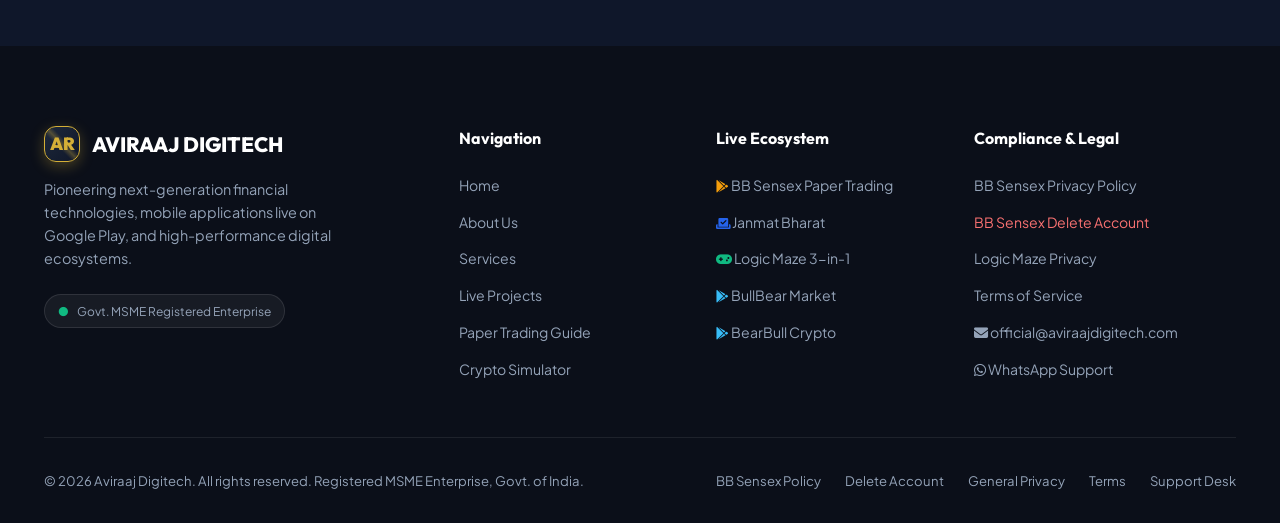
==== commit 279f8d42: "Remove all mentions of Upstox from privacy policy and app showcase" ====
--- a/index.html
+++ b/index.html
@@ -309,7 +309,7 @@
                 BB Sensex : Paper Trading
               </h3>
               <p>
-                India's specialized BSE SENSEX 30 index and options paper trading platform. Practice index call and put options with live Upstox-powered market feeds, dynamic 45-strike option chain (22 OTM up & 22 down), 20 lot sizing, real-time Greeks (Delta, Theta, Gamma, Vega), instant SL/TP auto square-off, mystery reward boxes, and virtual Ad Coins. 100% risk-free educational trading simulation.
+                India's specialized BSE SENSEX 30 index and options paper trading platform. Practice index call and put options with live real-time market feeds, dynamic 45-strike option chain (22 OTM up & 22 down), 20 lot sizing, real-time Greeks (Delta, Theta, Gamma, Vega), instant SL/TP auto square-off, mystery reward boxes, and virtual Ad Coins. 100% risk-free educational trading simulation.
               </p>
               <div class="project-feat-badges">
                 <span class="project-feat-badge"><i class="fas fa-layer-group"></i> 45-Strike Live Option Chain</span>
